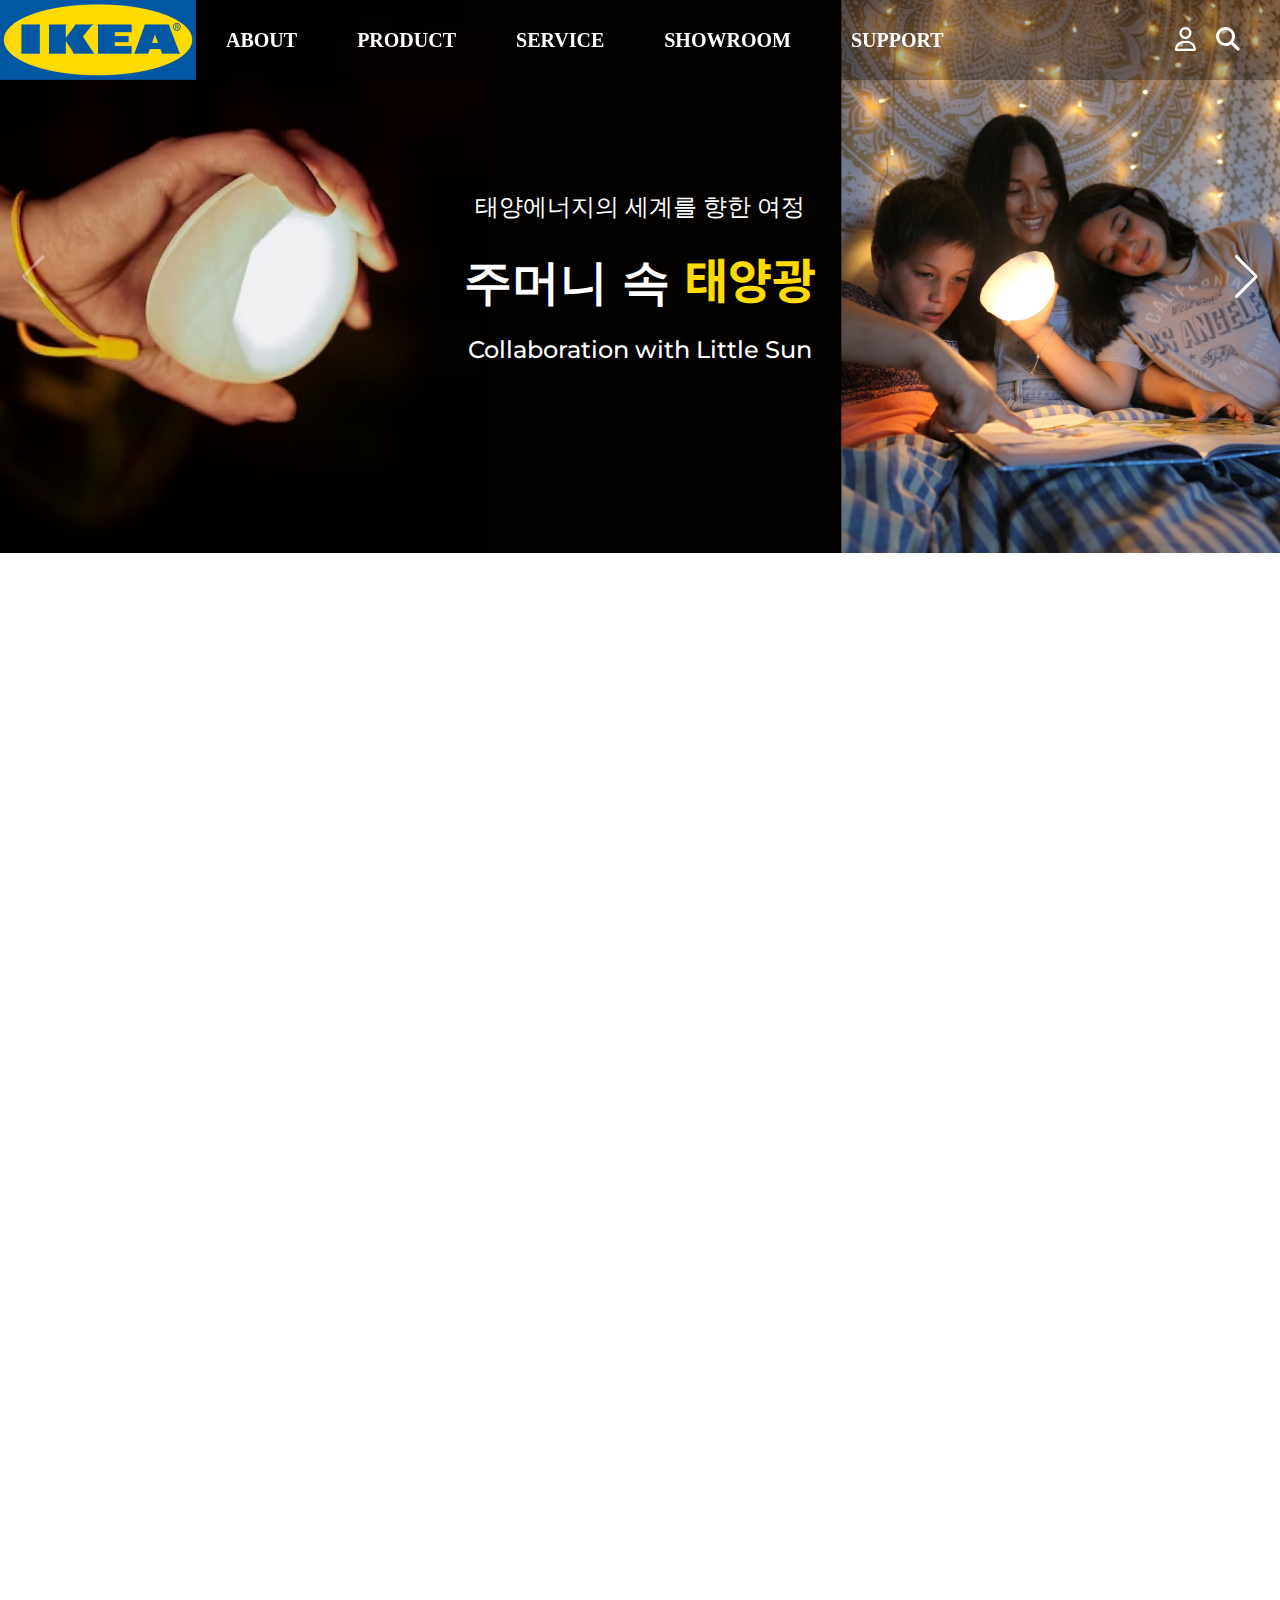
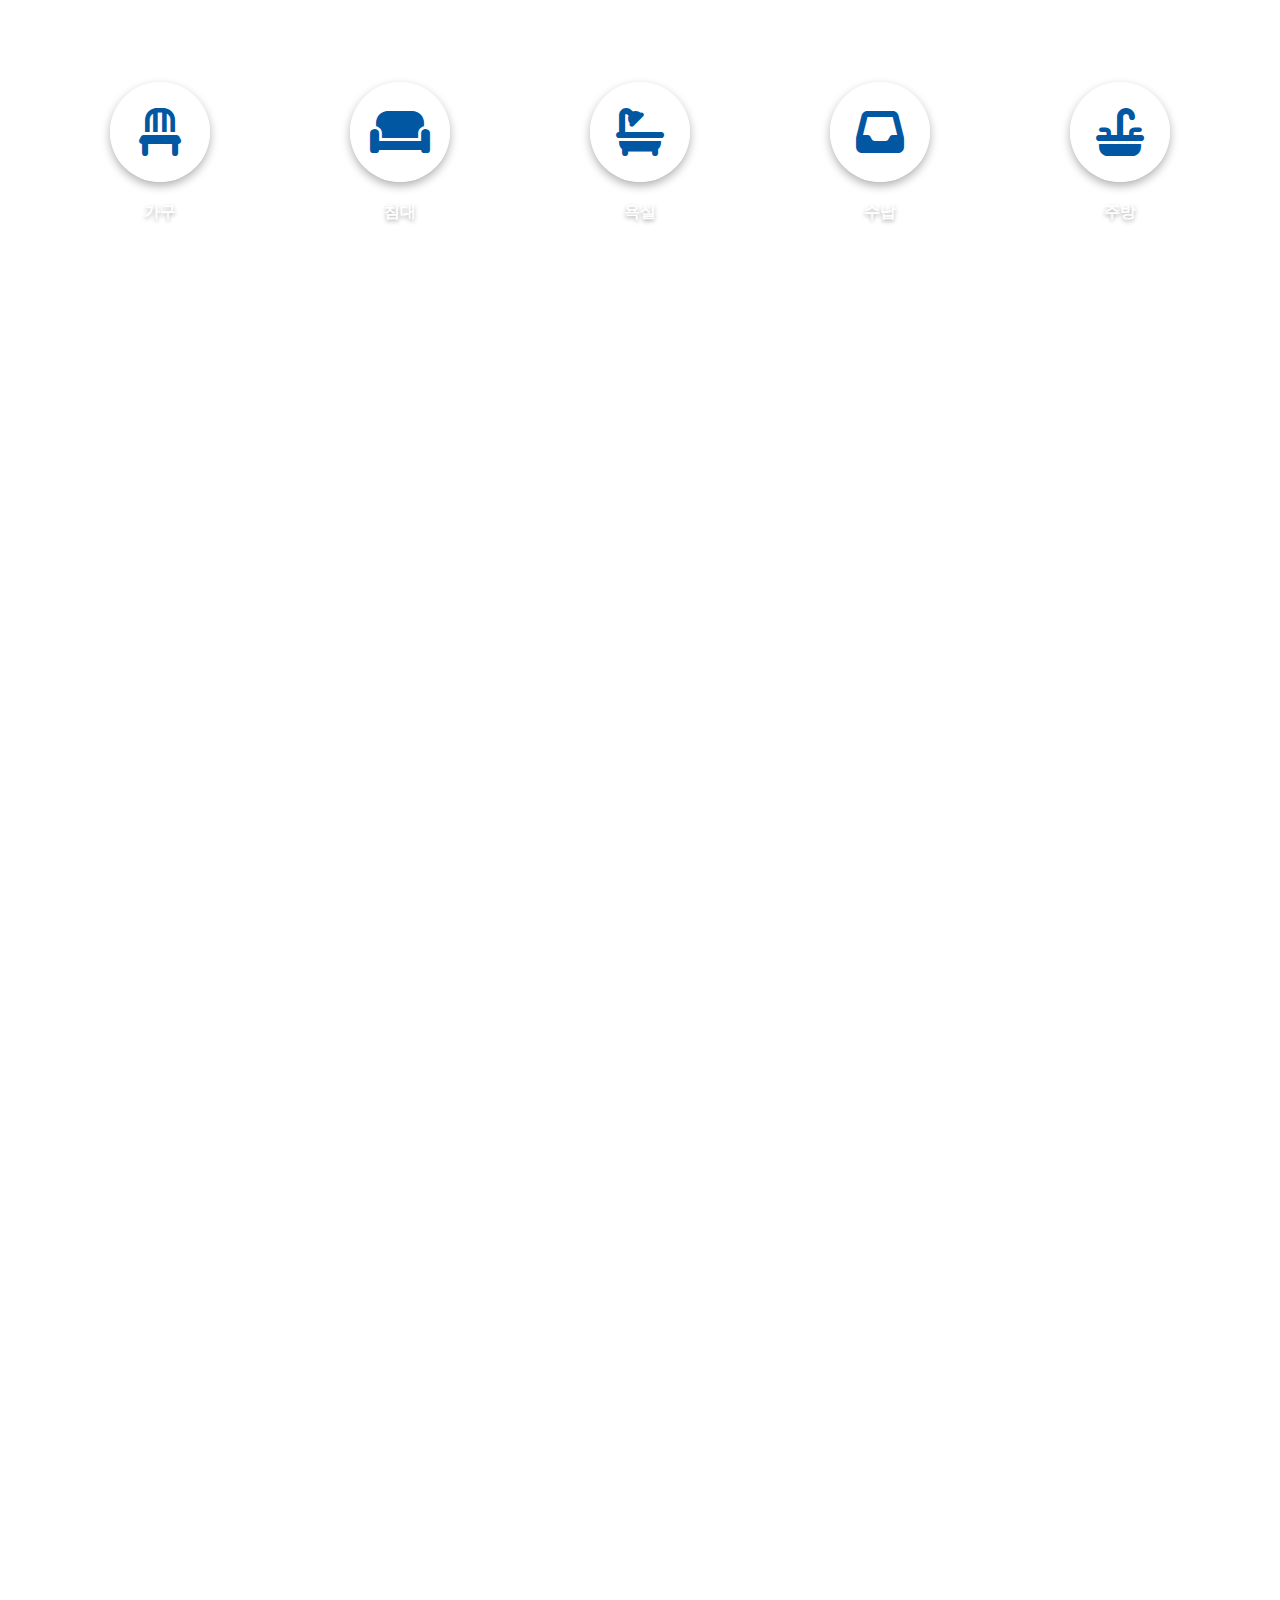
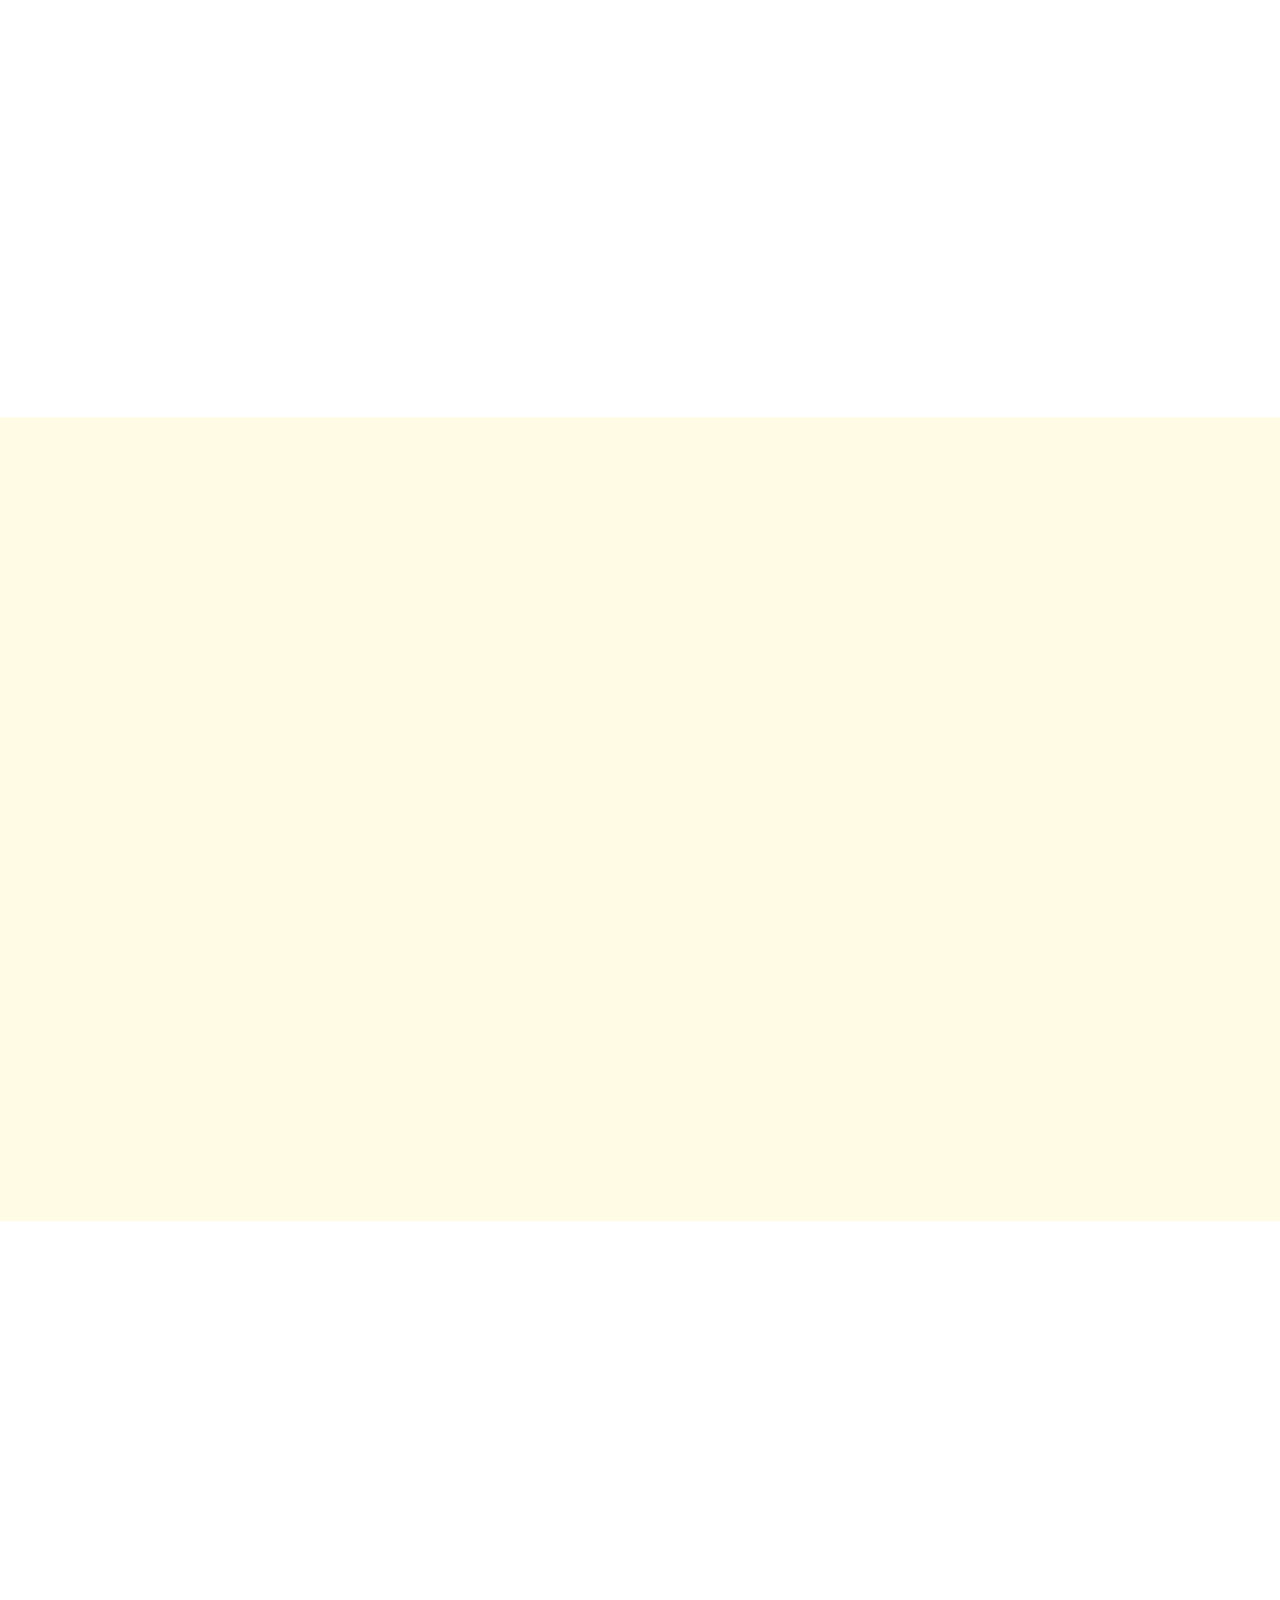
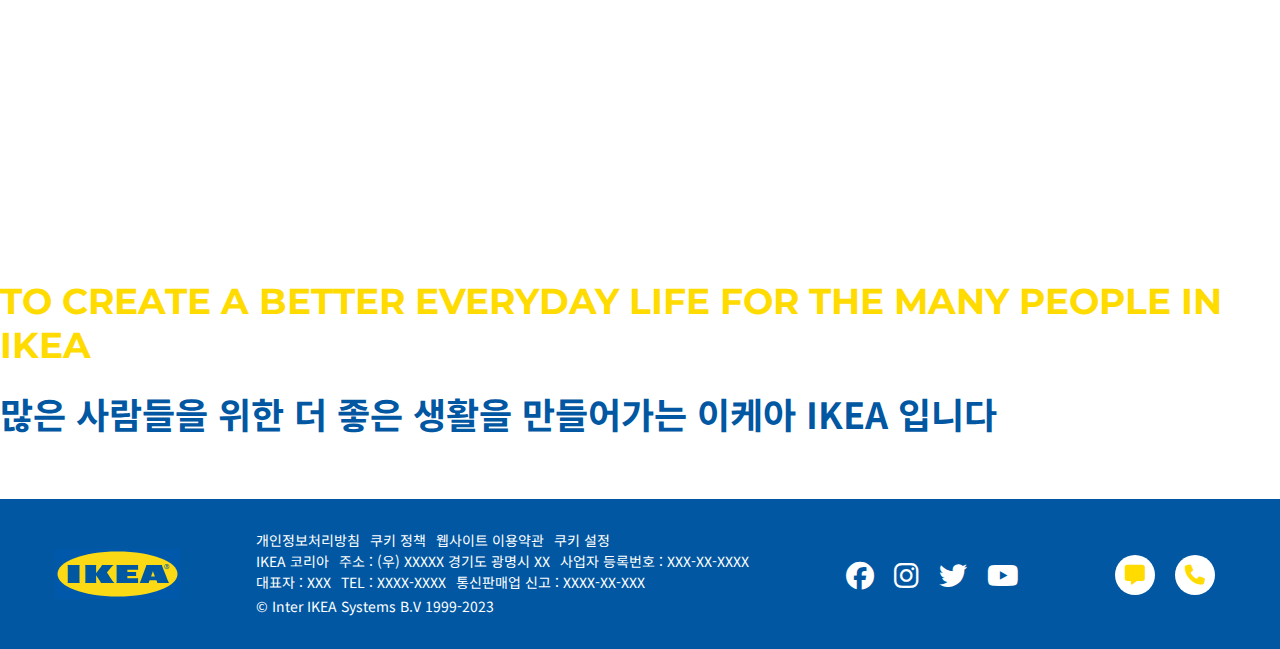
==== index.html @ ca1a4a40 "modify footer section" ====
<!DOCTYPE html>
<html lang="ko">
    <head>
        <meta charset="UTF-8">
        <meta http-equiv="X-UA-Compatible" content="IE=edge">
        <meta name="viewport" content="width=device-width, initial-scale=1.0">
        <title>IKEA</title>
        <link href="https://fonts.googleapis.com/css2?family=Montserrat:wght@400;500;700;800;900&display=swap" rel="stylesheet">
        <link href="https://fonts.googleapis.com/css2?family=Montserrat:wght@400;500;700;800;900&family=Noto+Sans+KR:wght@400;700;900&display=swap" rel="stylesheet">
        <link rel="stylesheet" href="https://cdnjs.cloudflare.com/ajax/libs/font-awesome/6.4.0/css/all.min.css" />
        <link rel="stylesheet" href="https://cdn.jsdelivr.net/npm/swiper@9/swiper-bundle.min.css" />
        <link rel="stylesheet" href="css/style.css">
        <script src="https://cdnjs.cloudflare.com/ajax/libs/jquery/3.7.0/jquery.min.js"></script>
        <script src="https://cdn.jsdelivr.net/npm/swiper@9/swiper-bundle.min.js"></script>
    </head>
    <body>
        <header>
            <div class="inner">
                <div class="left_nav">
                    <h1 class="logo"><a href="#"><img src="img/common/logo.png" alt="이케아로고"></a></h1>
                    <nav class="gnb_wrap">
                        <ul class="gnb">
                            <li>
                                <a href="#">ABOUT</a>
                                <ul class="submenu">
                                    <li><a href="#">브랜드소개</a></li>
                                    <li><a href="#">뉴스룸</a></li>
                                    <li><a href="#">채용정보</a></li>
                                </ul>
                            </li>
                            <li>
                                <a href="#">PRODUCT</a>
                                <ul class="submenu">
                                    <li><a href="#">모든제품</a></li>
                                    <li><a href="#">신제품</a></li>
                                    <li><a href="#">인기제품</a></li>
                                    <li><a href="#">지속가능한제품</a></li>
                                </ul>
                            </li>
                            <li>
                                <a href="#">SERVICE</a>
                                <ul class="submenu">
                                    <li><a href="#">배송서비스</a></li>
                                    <li><a href="#">조립서비스</a></li>
                                    <li><a href="#">설치서비스</a></li>
                                    <li><a href="#">주방서비스</a></li>
                                </ul>
                            </li>
                            <li>
                                <a href="#">SHOWROOM</a>
                                <ul class="submenu">
                                    <li><a href="#">하우스공간</a></li>
                                    <li><a href="#">오피스공간</a></li>
                                    <li><a href="#">야외공간</a></li>
                                </ul>
                            </li>
                            <li>
                                <a href="#">SUPPORT</a>
                                <ul class="submenu">
                                    <li><a href="#">문의하기</a></li>
                                    <li><a href="#">헤이오더</a></li>
                                    <li><a href="#">매장찾기</a></li>
                                </ul>
                            </li>
                        </ul>
                    </nav>
                    <button type="button" class="toggle"><i class="fa-solid fa-bars"></i></button>
                </div>
                <div class="right_nav">
                    <a href="#" class="user icon"><i class="fa-regular fa-user"></i></a>
                    <a href="#" class="search icon"><i class="fa-solid fa-magnifying-glass"></i></a>
                </div>
            </div>
        </header>
        <aside>
            <button type="button" class="btn_top"><i class="fa-solid fa-arrow-up"></i></button>
        </aside>
        <main class="visual">
            <div class="swiper">
                <div class="swiper-wrapper">
                    <div class="swiper-slide">
                        <img src="img/main/mainslider01.jpg" alt="메인이미지01">
                        <div class="info">
                            <p class="main_txt">태양에너지의 세계를 향한 여정</p>
                            <p class="main_title">주머니 속 <span class="yellow">태양광</span></p>
                            <p class="main_txt">Collaboration with Little Sun</p>
                        </div>
                    </div>
                    <div class="swiper-slide">
                        <img src="img/main/mainslider02.jpg" alt="메인이미지02">
                        <div class="info">
                            <p class="main_txt">랑수트라(Rangsutra)에서 만든 작품</p>
                            <p class="main_title">함께 모이는 즐거움</p>
                            <p class="main_txt">ÖMSESIDIG Collection</p>
                        </div>
                    </div>
                    <div class="swiper-slide">
                        <img src="img/main/mainslider03.jpg" alt="메인이미지03">
                        <div class="info">
                            <p class="main_txt">이케아 혜택, 더 알차게 누려보세요</p>
                            <p class="main_title">IKEA Family</p>
                            <p class="main_txt">If you like IKEA, please join the IKEA Family.</p>
                        </div>
                    </div>
                </div>
                <div class="swiper-button-next"></div>
                <div class="swiper-button-prev"></div>
            </div>
        </main>
        <section class="brand content">
            <div class="inner">
                <h2 class="title">ABOUT IKEA</h2>
                <p class="txt">이케아에 대해 소개합니다.</p>
                <div class="wrap">
                    <div class="box">
                        <img src="img/main/brand01.jpeg" alt="브랜드역사이미지">
                        <div class="info">
                            <p class="title">IKEA 비전과 가치</p>
                            <p class="txt">우리는 IKEA 비전에서 영감을 얻고, IKEA 가치에 따라 행동하며,<br/> 집에서의 생활에 대한 열정을 가지고 있습니다.</p>
                        </div>
                    </div>
                    <div class="box">
                        <img src="img/main/brand02.jpg" alt="브랜드역사이미지">
                        <div class="info">
                            <p class="title">“ 해야 할 일은 여전히 많습니다.<br/> 밝은 미래를 위하여! ”</p>
                            <p class="txt"><b>잉바르 캄프라드</b><br/>IKEA 창립자</p>
                        </div>
                    </div>
                </div>
            </div>
        </section>
        <section class="category content">
            <div class="inner">
                <div class="wrap">
                    <div class="icon_banner">
                        <div class="icon_wrap"><i class="fa-solid fa-chair"></i></div>
                        <p>가구</p>
                    </div>
                    <div class="icon_banner">
                        <div class="icon_wrap"><i class="fa-solid fa-couch"></i></div>
                        <p>침대</p>
                    </div>
                    <div class="icon_banner">
                        <div class="icon_wrap"><i class="fa-solid fa-bath"></i></div>
                        <p>욕실</p>
                    </div>
                    <div class="icon_banner">
                        <div class="icon_wrap"><i class="fa-solid fa-inbox"></i></div>
                        <p>수납</p>
                    </div>
                    <div class="icon_banner">
                        <div class="icon_wrap"><i class="fa-solid fa-sink"></i></div>
                        <p>주방</p>
                    </div>
                </div>
            </div>
        </section>
        <section class="best content">
            <div class="inner">
                <h2 class="title">BEST PRODUCTS</h2>
                <div class="wrap">
                    <div class="tab_wrap">
                        <ul class="tab_btn">
                            <li class="on" data-tab="sofa"><a href="#">SOFA</a></li>
                            <li data-tab="table"><a href="#">TABLE</a></li>
                            <li data-tab="chair"><a href="#">CHAIR</a></li>
                            <li data-tab="acc"><a href="#">ACC</a></li>
                        </ul>
                        <a href="#" class="all_btn">all products</a>
                    </div>                        
                    <div class="sofa tab_content on">
                        <div class="top_box">
                            <div class="txt">
                                <p class="name" id="best_title">PARUP 페루프</p>
                                <p class="kind">3인용소파, 비슬레 다크그린</p>
                                <p class="price">￦479,000</p>   
                                <a href="#" class="more_btn">view more</a>
                            </div>
                            <a href="#"><img src="img/main/sofa01.jpg" alt="베스트제품01"></a>
                        </div>
                        <div class="bottom_box">
                            <div class="prod">
                                <a href="#" class="pic">
                                    <img src="img/main/sofa02.jpg" alt="베스트제품02">
                                    <span class="info">
                                        <p class="name">KIVIK 쉬비크</p>
                                        <p class="kind">트레순드 라이트베이지</p>
                                    </span>
                                </a>
                            </div>
                            <div class="prod">
                                <a href="#" class="pic">
                                    <img src="img/main/sofa03.jpg" alt="베스트제품03">
                                    <div class="info">
                                        <p class="name">HOLARNA 홀라르나</p>
                                        <p class="kind">2인용소파베드, 봄스타드 블랙</p>
                                    </div>
                                </a>
                            </div>
                            <div class="prod">
                                <a href="#" class="pic">
                                    <img src="img/main/sofa04.jpg" alt="베스트제품04">
                                    <div class="info">
                                        <p class="name">STOCKHOLM 스톡홀름</p>
                                        <p class="kind">3인용소파, 세글로라 내추럴</p>
                                    </div>
                                </a>
                            </div>
                            <div class="prod">
                                <a href="#" class="pic">
                                    <img src="img/main/sofa05.jpg" alt="베스트제품05">
                                    <div class="info">
                                        <p class="name">LÅNGARYD 롱아뤼드</p>
                                        <p class="kind">2인용소파, 레이데 그레이/블랙/메탈</p>
                                    </div>
                                </a>
                            </div>
                        </div>
                    </div>
                    <div class="table tab_content">
                        <div class="top_box">
                            <div class="txt">
                                <p class="name"  id="best_title">STOCKHOLM 스톡홀름</p>
                                <p class="kind">커피테이블, 호두나무무늬목</p>
                                <p class="price">￦369,000</p>
                                <a href="#" class="more_btn">view more</a>
                            </div>
                            <a href="#"><img src="img/main/table01.jpg" alt="베스트제품01"></a>
                        </div>
                        <div class="bottom_box">
                            <div class="prod">
                                <a href="#" class="pic">
                                        <img src="img/main/table02.jpg" alt="베스트제품02">
                                    <div class="info">
                                        <p class="name">HOL 홀</p>
                                        <p class="kind">보조테이블, 아카시아나무</p>
                                    </div>
                                </a>
                            </div>
                            <div class="prod">
                                <a href="#" class="pic">
                                    <img src="img/main/table03.jpg" alt="베스트제품03">
                                    <div class="info">
                                        <p class="name">BEKANT 베칸트</p>
                                        <p class="kind">책상, 화이트</p>
                                    </div>
                                </a>
                            </div>
                            <div class="prod">
                                <a href="#" class="pic">
                                    <img src="img/main/table04.jpg" alt="베스트제품04">
                                    <div class="info">
                                        <p class="name">NESNA 네스나</p>
                                        <p class="kind">침대협탁, 대나무</p>
                                    </div>
                                </a>
                            </div>
                            <div class="prod">
                                <a href="#" class="pic">
                                    <img src="img/main/table05.jpg" alt="베스트제품05">
                                    <div class="info">
                                        <p class="name">RIAN 리안</p>
                                        <p class="kind">보조테이블, 화이트</p>
                                    </div>    
                                </a>
                            </div>
                        </div>
                    </div>
                    <div class="chair tab_content">
                        <div class="top_box">
                            <div class="txt">
                                <p class="name" id="best_title">TOBIAS 토비아스</p>
                                <p class="kind">의자, 투명/크롬도금</p>
                                <p class="price">￦129,000</p>
                                <a href="#" class="more_btn">view more</a>
                            </div>
                            <a href="#"><img src="img/main/chair01.jpg" alt="베스트제품01"></a>
                        </div>
                        <div class="bottom_box">
                            <div class="prod">
                                <a href="#" class="pic">
                                    <img src="img/main/chair02.jpg" alt="베스트제품02">
                                    <div class="info">
                                        <p class="name">KARLJAN 칼리안</p>
                                        <p class="kind">의자, 다크그레이/카부사 다크그레이</p>
                                    </div>
                                </a>
                            </div>
                            <div class="prod">
                                <a href="#" class="pic">
                                    <img src="img/main/chair03.jpg" alt="베스트제품03">
                                    <div class="info">
                                        <p class="name">NORDMYRA 노르드뮈라</p>
                                        <p class="kind">의자, 화이트/자작나무</p>
                                    </div>
                                </a>
                            </div>
                            <div class="prod">
                                <a href="#" class="pic">
                                    <img src="img/main/chair04.jpg" alt="베스트제품04">
                                    <div class="info">
                                        <p class="name">ELDBERGET 엘드베리에트 / MALSKÄR 말셰르</p>
                                        <p class="kind">회전의자, 베이지/화이트</p>
                                    </div>
                                </a>
                            </div>
                            <div class="prod">
                                <a href="#" class="pic">
                                    <img src="img/main/chair05.jpg" alt="베스트제품05">
                                    <div class="info">
                                        <p class="name">GUNRIK 군리크</p>
                                        <p class="kind">어린이책상의자, 옐로</p>
                                    </div>
                                </a>
                            </div>
                        </div>
                    </div>
                    <div class="acc tab_content">
                        <div class="top_box">
                            <div class="txt">
                                <p class="name" id="best_title">UPPFYLLD 웁퓔드</p>
                                <p class="kind">과일커터4입, 혼합 색상</p>
                                <p class="price">￦7,900</p>
                                <a href="#" class="more_btn">view more</a>
                            </div>
                            <a href="#"><img src="img/main/acc01.jpg" alt="베스트제품01"></a>
                        </div>
                        <div class="bottom_box">
                            <div class="prod">
                                <a href="#" class="pic">
                                    <img src="img/main/acc02.jpg" alt="베스트제품02">
                                    <div class="info">
                                        <p class="name">JÄLL 옐</p>
                                        <p class="kind">빨래주머니+스탠드, 화이트</p>
                                    </div>
                                </a>
                            </div>
                            <div class="prod">
                                <a href="#" class="pic">
                                    <img src="img/main/acc03.jpg" alt="베스트제품03">
                                    <div class="info">
                                        <p class="name">FLADDRIG 플라드리그</p>
                                        <p class="kind">도시락 가방, 스트라이프/멀티컬러, 25x16x27 cm</p>
                                    </div>
                                </a>
                            </div>
                            <div class="prod">
                                <a href="#" class="pic">
                                    <img src="img/main/acc04.jpg" alt="베스트제품04">
                                    <div class="info">
                                        <p class="name">SVALLET 스발레트</p>
                                        <p class="kind">독서등, 다크그레이/화이트</p>
                                    </div>
                                </a>
                            </div>
                            <div class="prod">
                                <a href="#" class="pic">
                                    <img src="img/main/acc05.jpg" alt="베스트제품05">
                                    <div class="info">
                                        <p class="name">RINNIG 린니그</p>
                                        <p class="kind">행주, 화이트/다크그레이/패턴, 45x60 cm</p>
                                    </div>
                                </a>
                            </div>
                        </div>
                    </div>
                </div>
            </div>
        </section>
        <section class="service content">
            <div class="inner">
                <h2 class="title">SERVICE</h2>
                <p class="txt">IKEA의 다양한 서비스를 이용해보세요.</p>
                <div class="wrap">
                    <div class="delivery box">
                        <div class="icon"><i class="fa-solid fa-truck"></i></div>
                        <div class="txt_wrap">
                            <p class="title">배송서비스</p>
                            <p class="txt">더 낮은 가격으로 만나는 IKEA 배송 서비스</p>
                        </div>
                        <div class="arrow"><i class="fa-solid fa-arrow-right-to-bracket"></i></div>
                    </div>
                    <div class="install box">
                        <div class="icon"><i class="fa-solid fa-wrench"></i></div>
                        <div class="txt_wrap">
                            <p class="title">설치서비스</p>
                            <p class="txt">직접 할 수도 있지만, 전문가의 설치 서비스를 받을 수 있어요.</p>
                        </div>
                        <div class="arrow"><i class="fa-solid fa-arrow-right-to-bracket"></i></div>
                    </div>
                    <div class="assembly box">
                        <div class="icon"><i class="fa-solid fa-hammer"></i></div>
                        <div class="txt_wrap">
                            <p class="title">조립서비스</p>
                            <p class="txt">IKEA 전문가에게 조립을 맡기고 소중한 시간을 아끼세요.</p>
                        </div>
                        <div class="arrow"><i class="fa-solid fa-arrow-right-to-bracket"></i></div>
                    </div>
                    <div class="kitchen box">
                        <div class="icon"><i class="fa-solid fa-pen-to-square"></i></div>
                        <div class="txt_wrap">
                            <p class="title">주방서비스</p>
                            <p class="txt">꿈의 주방을 현실로 이루고 싶다면 전문가와 함께 시작해보세요.</p>
                        </div>
                        <div class="arrow"><i class="fa-solid fa-arrow-right-to-bracket"></i></div>
                    </div>
                </div>
            </div>
        </section>
        <section class="showroom content">
            <div class="inner">
                <h2 class="title">SHOWROOM</h2>
                <div class="swiper">
                    <div class="swiper-wrapper">
                        <div class="swiper-slide">
                            <img src="img/main/showroom1.jpg" alt="쇼룸이미지01">
                            <div class="info">
                                <p class="title">VIHALS 비할스 시리즈</p>
                                <p class="txt">
                                    조합이 쉬운 합리적인 가격의 심플하고 모던한 <span>수납유닛</span><br/>
                                    도어가 달린 유닛을 선택하면 물건을 숨길 수 있고 외관도 깔끔해요.
                                </p>
                            </div>
                        </div>
                        <div class="swiper-slide">
                            <img src="img/main/showroom2.jpg" alt="쇼룸이미지02">
                            <div class="info">
                                <p class="title">보헤미안 스타일의 아늑한 침실</p>
                                <p class="txt">
                                    <span>화초와 어스 톤 컬러</span>로 채워진 평온한 아이와의 공간<br/>
                                    풍성한 텍스타일과 목재, 라탄 등의 소재는 낮이나 밤이나 평온하고 아늑한 느낌을 선사해요.
                                </p>
                            </div>
                        </div>
                        <div class="swiper-slide">
                            <img src="img/main/showroom3.jpg" alt="쇼룸이미지03">
                            <div class="info">
                                <p class="title">10대 아이들을 위한 아지트</p>
                                <p class="txt">
                                    차분하면서 성숙한 느낌을 주는 그레이톤의 방에 아늑한 침대를<br/>놓아주면 10대 아이를 위한 <span>달콤한 안식처</span>가 완성됩니다.
                                </p>
                            </div>
                        </div>  
                    </div>
                    <div class="swiper-button-next"></div>
                    <div class="swiper-button-prev"></div>
                </div>
            </div>
        </section>
        <section class="instagram content">
            <div class="inner">
                <h2 class="title">@ikea_official</h2>
                <p class="txt">#이케아로꾸민우리집 #인스타그램을통해확인해보세요</p>
                <div class="swiper">
                    <div class="swiper-wrapper">
                        <div class="swiper-slide">
                            <a href="#">
                                <img src="img/main/insta01.jpg" alt="인스타그램이미지01">
                                <span class="more_btn"><i class="fa-brands fa-instagram"></i></span>
                            </a>
                        </div>
                        <div class="swiper-slide">
                            <a href="#">
                                <img src="img/main/insta02.jpg" alt="인스타그램이미지02">
                                <span class="more_btn"><i class="fa-brands fa-instagram"></i></span>
                            </a>
                        </div>
                        <div class="swiper-slide">
                            <a href="#">
                                <img src="img/main/insta03.jpg" alt="인스타그램이미지03">
                                <span class="more_btn"><i class="fa-brands fa-instagram"></i></span>
                            </a>
                        </div>
                        <div class="swiper-slide">
                            <a href="#">
                                <img src="img/main/insta04.jpg" alt="인스타그램이미지04">
                                <span class="more_btn"><i class="fa-brands fa-instagram"></i></span>
                            </a>
                        </div>
                        <div class="swiper-slide">
                            <a href="#">
                                <img src="img/main/insta05.jpg" alt="인스타그램이미지05">
                                <span class="more_btn"><i class="fa-brands fa-instagram"></i></span>
                            </a>
                        </div>
                        <div class="swiper-slide">
                            <a href="#">
                                <img src="img/main/insta06.jpg" alt="인스타그램이미지06">
                                <span class="more_btn"><i class="fa-brands fa-instagram"></i></span>
                            </a>
                        </div>
                        <div class="swiper-slide">
                            <a href="#">
                                <img src="img/main/insta07.jpg" alt="인스타그램이미지07">
                                <span class="more_btn"><i class="fa-brands fa-instagram"></i></span>
                            </a>
                        </div>
                        <div class="swiper-slide">
                            <a href="#">
                                <img src="img/main/insta08.jpg" alt="인스타그램이미지08">
                                <span class="more_btn"><i class="fa-brands fa-instagram"></i></span>
                            </a>
                        </div>
                    </div>
                    <div class="swiper-scrollbar"></div>
                </div>
            </div>
        </section>
        <div class="move_txt">
            <p class="eng_txt">TO CREATE A BETTER EVERYDAY LIFE FOR THE MANY PEOPLE IN IKEA</p>
            <p class="kor_txt">많은 사람들을 위한 더 좋은 생활을 만들어가는 이케아 IKEA 입니다</p>
        </div>
        <footer>
            <div class="inner">
                <h1 class="logo"><img src="img/common/logo.svg" alt="이케아로고"></h1>
                <div class="wrap">
                    <div class="info">
                        <div class="terms">
                            <span>개인정보처리방침</span>
                            <span>쿠키 정책</span>
                            <span>웹사이트 이용약관</span>
                            <span>쿠키 설정</span>
                        </div>
                        <div class="add">
                            <span>IKEA 코리아</span>
                            <span>주소 : (우) XXXXX 경기도 광명시 XX</span>
                            <span>사업자 등록번호 : XXX-XX-XXXX</span>
                        </div>
                        <div class="name">
                            <span>대표자 : XXX</span>
                            <span>TEL : XXXX-XXXX</span>
                            <span>통신판매업 신고 : XXXX-XX-XXX</span>
                        </div>
                    </div>
                    <span class="copy">© Inter IKEA Systems B.V 1999-2023</span>
                </div>
                <div class="sns">
                    <a href="#"><i class="fa-brands fa-facebook"></i></a>
                    <a href="#"><i class="fa-brands fa-instagram"></i></a>
                    <a href="#"><i class="fa-brands fa-twitter"></i></a>
                    <a href="#"><i class="fa-brands fa-youtube"></i></a>
                </div>
                <div class="shortcut">
                    <a href="#"><i class="fa-solid fa-message"></i></a>
                    <a href="#"><i class="fa-solid fa-phone"></i></a>
                </div>
            </div>
        </footer>
        <script src="js/main.js"></script>
    </body>
</html>
---- css/style.css ----
@charset "UTF-8";

/* reset */
*{ 
    padding: 0; margin: 0; color: #333; box-sizing: border-box; 
    font-family: 'Noto Sans KR', sans-serif;
}
a{ display: block; text-decoration: none; }
ul, ol, li{ list-style: none; }

/* default */
.content{ width: 100%; padding: 120px 0 0; }
.inner{ width: 1170px; margin: 0 auto; }
.content .title{ margin: 0 0 20px; font: 900 36px 'Montserrat', sans-serif; }
.content .txt{ margin: 0 0 40px; font: 16px 'Noto Sans KR', sans-serif; }
.content .wrap{ display: flex; flex-wrap: wrap; justify-content: space-between; }
.content > div{ opacity: 0; transition: .3s; }
.category.content > div{ opacity: 1; }
.content.on > div{ opacity: 1; }
@media screen and (max-width: 1200px) { 
    .content{ padding: 100px 40px; } 
    .inner{ width: 100%; }
}
@media screen and (max-width: 960px) {
    .content{ padding: 80px 40px; } 
    .content .title{ margin: 0 0 10px; font: 900 28px 'Montserrat', sans-serif; }
}
@media screen and (max-width: 480px) {
    .content{ padding: 60px 20px; } 
}

/* header */
header{ position: fixed; top: 0; left: 0; z-index: 10; width: 100%; background-color: rgba(3,3,3,0.3); }
header .inner{ width: 100%; height: 80px; display: flex; justify-content: space-between; }
header .left_nav .toggle{
    display: none; 
    position: absolute; right: 20px; top: 10px; 
    width: 30px; height: 30px; background-color: transparent; border: 0; font-size: 24px; cursor: pointer;
}
header .left_nav .toggle i{ color: #fff; }
header .left_nav, header .right_nav{ display: flex; align-items: center; }
header .logo > a{ height: 80px; } 
header .logo > a img{ display: block; } 
.gnb{ display: flex; flex-wrap: wrap; }
.gnb > li{ position: relative; }
.gnb > li > a{ display: block; padding: 0 30px; font: 700 20px/80px 'inherit'; color: #fff; }
.gnb > li > .submenu{
    display: none;
    position: absolute; left: 0; top: 80px;
    width: 100%; padding: 10px 0;
    background-color: rgba(3,3,3,0.3); text-align: center;
}
.gnb > li > .submenu > li > a{ display: block; font: 14px/40px 'Noto Sans KR', sans-serif; color: #fff; }

.right_nav{ padding: 0 30px; }
.right_nav .icon{ margin: 0 10px; font: 24px/80px 'inherit'; }
.right_nav .icon i{ color: #fff; }
header.on { background-color: #0157A2; }
header.on .inner{ height: 60px; }
header.on .logo a{ height: 50px; padding: 0 5px; }
header.on .logo img{ height: 50px; }


@media screen and (max-width: 1200px) {
    header .gnb > li > a{ padding: 0 15px; font: 700 18px/60px 'inherit'; }
    .right_nav{ padding: 0 15px; }
}
@media screen and (max-width: 960px) {
    header{ background-color: #0157A2; }
    header .inner{height: 60px; }
    header .logo a{ height: 50px; padding: 0 5px; }
    header .logo img{ display: block; height: 50px; }
    header .gnb > li > a{ padding: 0 10px; }
    .right_nav{ padding: 0 10px 0 0; }
}
@media screen and (max-width: 768px) {
    header{ background-color: #0157A2; }
    header .left_nav .toggle{ display: block; }
    header .gnb > li > a{ font: 700 16px/60px 'inherit'; }
    header .gnb_wrap{
        display: none; 
        position: fixed; top: 60px; right: 0;
        width: 300px; height: 100%; background-color: #0157A2; 
    }
    .gnb > li {width: 100%; }
    .gnb > li > .submenu{ position: static; text-align: left; padding-left: 20px; }
    header .right_nav{ display: none; }
    .visual{ margin-top: 60px; }
}

/* aside */
aside .btn_top{ 
    position: fixed; right: calc(50% - 685px); bottom: 55px;
    width: 40px; height: 40px;
    border-radius: 50%; border: 0;
    cursor: pointer; background-color: #ffdb00;
    opacity: 0; transition: .5s; cursor: pointer;
}
aside .btn_top i{ font-size: 24px; color: #fff; }
aside .btn_top.on{ opacity: 1; }


/* main */
.visual{ 
    position: relative;
    padding-top: -80px; overflow: hidden; 
}
.visual .swiper{ width: 100%; overflow: visible; }
.visual .swiper .swiper-slide img{ width: 100%; display: flex; justify-content: center; align-items: center; }
.visual .swiper .swiper-slide .info{ position: absolute; left: 50%; top: 50%; transform: translate(-50%, -50%); text-align: center; }
.visual .swiper .swiper-slide p{ color: #fff; }
.visual .swiper .swiper-slide .main_title{ z-index: 1; font: 700 48px 'Montserrat', sans-serif; margin: 20px 0; }
.visual .swiper .swiper-slide .main_txt{ font: 500 24px 'Montserrat', sans-serif; }
.visual .swiper .swiper-slide:nth-of-type(2) .info{ left: 18%; text-align: right; }
.visual .swiper .swiper-slide:nth-of-type(3) .info{ left: 65%; text-align: left; }
.visual .swiper .swiper-slide:nth-of-type(3) .info p{ color: #000; }
.visual .yellow{ color: #ffdb00; }
.visual .swiper-button-next::after, .visual .swiper-button-prev::after{ color: #fff; }
.visual .swiper-button-next{ right: 20px; }
.visual .swiper-button-prev{ left: 20px; }
@media screen and (max-width: 1200px) {
    .visual .swiper .swiper-slide .info .main_title{ font-size: 28px;  margin: 10px 0;  }
    .visual .swiper .swiper-slide .info .main_txt{ font-size: 16px; }
}
@media screen and (max-width: 768px) {
    .visual .swiper .swiper-slide .info > p{ text-align: center; }
    .visual .swiper .swiper-slide img{ height: 80vh; object-fit: cover; object-position: right center; }
    .visual .swiper .swiper-slide:nth-of-type(3) img{ height: 80vh; object-fit: cover; object-position: left center; }
    .visual .swiper .swiper-slide:nth-of-type(3) .info p{ color: #fff; }


}
@media screen and (max-width: 480px) {
    
}

/* brand information */
.brand .box{ 
    display: flex; justify-content: space-between; align-items: center; 
    width: 100%; overflow: hidden; 
}
.brand .box .info{ width: 50%; padding: 0 30px; }
.brand .box .info .title{ font-size: 28px; }
.brand .box:first-of-type{ flex-direction: row-reverse; text-align: right; }
.brand .box img{ display: block; width: 50%; }
@media screen and (max-width: 1200px) {
    .brand .box .info .title{ font-size: 24px; }
    .brand .box .info .txt{ font-size: 14px; }
}
@media screen and (max-width: 768px) {
    .brand .box{ flex-direction: column; margin: 0 0 40px; }
    .brand .box:first-of-type{ flex-direction: column; text-align: left; }
    .brand .box img{ width: 100%; }
    .brand .box .info{ width: 100%; padding-top: 20px; }
    .brand .box .info .title{ font-size: 18px; }
    .brand .box .info .txt{ margin: 0; }
}
@media screen and (max-width: 768px) {
    .brand .box .info{ padding: 10px 0; }
    .brand .box .info .title{ font-size: 18px; }
}

/* category icon shortcuts */
.category{ width: 100%; padding: 40px 0; margin-top: 120px; 
    background: url(../img/main/category.jpg) no-repeat fixed;
    background-size: cover;
}
.category .wrap{ display: flex; justify-content: space-between; flex-wrap: wrap; width: 1170px; margin: 0 auto; }
.category .icon_banner{ width: 210px; text-align: center; }
.category .icon_wrap{ 
    display: flex; align-items: center; justify-content: center;
    width: 100px; height: 100px; margin: 0 auto 20px; 
    font: 48px 'inherit'; border-radius: 100%; background-color: rgba(255,255,255,.8);
    box-shadow: 0 4px 10px rgba(3,3,3,.3); transition: .5s;
}
.category .icon_wrap i{ color: #0157A2; }
.category .icon_banner p{ font: bold 16px 'inherit'; color: #fff; text-shadow: 0 2px 4px rgba(3,3,3,0.3); }
.category .icon_wrap:hover{ background-color: #ffdb00; }
.category .icon_wrap:hover i { color: #fff; }
@media screen and (max-width: 1200px) {
    .category .wrap{ width: 100%; }
    .category .icon_banner{ width: 17.6%; }
}
@media screen and (max-width: 768px) {
    .category{ width: 100%; padding: 20px 40px; margin: 0; }
    .category .icon_wrap{ width: 80px; height: 80px; margin-bottom: 10px; }
    .category .icon_wrap i{ font-size: 36px; }
}
@media screen and (max-width: 480px) {
    .category{ padding: 20px; }
    .category .icon_wrap{ width: 60px; height: 60px; }
    .category .icon_wrap i{ font-size: 24px; }
    .category .icon_banner p{ font-size: 12px; }
}

/* best product */
.best .box{ width: 100%; }
.best a{ height: 22px; font: bold 18px 'Montserrat', sans-serif; color: #999; }
.best .tab_wrap{ display: flex; justify-content: space-between; width: 100%; margin: 0 0 30px; }
.best .tab_wrap .all_btn:hover{ border-bottom: 2px solid #999; }
.best .tab_btn{ display: flex; align-items: center; }
.best .tab_btn > li{ position: relative; padding: 0 30px; }
.best .tab_btn > li::after{
    position: absolute; left: 0; top: 4px;
    content: ''; 
    width: 1px; height: 14px; background-color: #999; text-align: center; 
}
.best .tab_btn > li:first-of-type{padding-left: 0;}
.best .tab_btn > li:first-of-type::after{ display: none; }
.best .tab_btn > li.on a{ color: #0157A2; }
.best .tab_content{ width: 100%; display: none; }
.best .tab_content.on{ display: block; }
.top_box{ width: 100%; margin: 0 0 20px; display: flex; justify-content: space-between; align-items: center; }
.top_box > .txt{ width: 50%; padding: 0 30px; margin: 0; text-align: center; }
.top_box > .txt p{ margin: 0 0 20px; }
.top_box > .txt > p.name{ font: bold 36px 'Montserrat', sans-serif; color: #ffdb00; }
.top_box > .txt > p.kind{ font-weight: 700; }
.top_box > .txt > a.more_btn{ height: 100%; padding: 10px 40px; margin: 0 auto; border: 1px solid #0157A2; color: #0157A2; transition: .3s; }
.top_box .txt a:hover{ background-color: #0157A2; color: #fff; }
.top_box a{ width: 50%; height: 360px; }
.top_box img{ display: block; width: 100%; height: 100%; object-fit: cover; }

.bottom_box{ width: 100%; display: flex; justify-content: space-between; }
.bottom_box .prod{ position: relative; width: 270px; }
.bottom_box .prod a.pic{ width: 270px; height: 270px; overflow: hidden; } 
.bottom_box img{ display: block; width: 100%; object-fit: cover; }
.bottom_box .info{ 
    position: absolute; left: 0; top: 0;
    display: flex; flex-direction: column; justify-content: center; align-items: center;
    width: 100%; height: 100%; text-align: center; 
    background-color: rgba(255,255,255,.7); 
    opacity: 0; cursor: pointer; transition: .3s;
}
.bottom_box .info .name{ margin: 0 0 10px; font-weight: bold; }
.bottom_box .info .kind{ font-size: 14px; color: #666; }
.bottom_box .prod:hover .info{ opacity: 1; }
@media screen and (max-width: 1200px) {
    .top_box a.more_btn{ padding: 0 40px; font-size: 14px; }
    .bottom_box .prod{ width: 22.75%; }
    .bottom_box .prod a.pic{ width: 100%; height: auto; }
    .bottom_box .info .name{ font-size: 14px; }
    .bottom_box .info .kind{ font-size: 12px; font-weight: 500; }
}
@media screen and (max-width: 768px) {
    .best a{ font-size: 14px; }
    .best .tab_btn > li{ padding: 0 15px; }
    .best .tab_btn > li::after{ top: 2px; font-size: 10px; }
    .top_box #best_title{ font-size: 24px; }
    .top_box p.kind{ margin-bottom: 10px; } 
    .top_box .txt { padding: 0 10px; }
    .top_box .txt a.more_btn{ width: 100%; padding: 10px 0; font-size: 12px; }
    .top_box > a{ width: 100%; height: auto; }
}
@media screen and (max-width: 480px) {
    .best .tab_wrap{ display: block; }
    .best .tab_btn a{ font-size: 12px; }
    .best .all_btn{ display: inline; float: right; font-size: 12px;  }
    .top_box #best_title{ font-size: 18px; }
    .top_box p.kind{ font-size: 12px; } 
    .bottom_box p.kind{ display: none; }
}

/* service */
.service .wrap{ 
    flex-direction: column; justify-content: center;
    width: 100%; height: 500px;
    background: url(../img/main/service.jpeg) right center no-repeat;
}
.service .box{ 
    position: relative; display: flex; 
    width: 40%; height: 80px; border: 1px solid #0157A2; border-bottom: 0; 
    background-color: #fff; cursor: pointer; 
}
.service .box:last-of-type{ border-bottom: 1px solid #0157A2; }
.service .icon{ width: 15%; font: 32px/79px 'inherit'; text-align: center; }
.service .txt_wrap{ position: absolute; top: 50%; transform: translateY(-50%); margin: 0 0 0 15%; }
.service .txt_wrap .title{ margin: 0 0 5px; font-size: 18px; }
.service .txt_wrap .txt{ font-size: 12px; margin: 0; } 
.service .arrow{ 
    position: absolute; top: 0; right: -10px;
    width: 15%; font: 32px/79px 'inherit'; transition: .5s;
}
.service .arrow > i{ color: #eee; }
.service .box:hover{ background-color: #0157A2; border: none; }
.service .box:hover .icon > i{ color: #fff; }
.service .box:hover .txt_wrap > p{ color: #fff; }
.service .box:hover .arrow{ right: -20px; color: #fff; }


@media screen and (max-width: 1200px) {
    .service .wrap{ background-size: 680px; }
    .service .box{ width: 60%; }
}
@media screen and (max-width: 768px) {
    .service .txt_wrap .title{ margin: 0; font-size: 16px; }
    .service .txt_wrap .txt{ padding: 0 50px 0 0; }
    .service .icon, .service .arrow{ font-size: 24px; }
}
@media screen and (max-width: 480px) {
    .service .wrap{ background-image: none; height: auto; }
    .service .box{ width: 100%; padding: 0 10px; }
    .service .txt_wrap { padding: 0 10px; }
    .service .txt_wrap .txt{ padding: 0; }
    .service .arrow{ display: none; } 
}

/* showroom */
.showroom { padding-bottom: 120px; margin-top: 120px; background-color: rgba(255,219,0, .1); }
.showroom .title{ text-align: center; margin-bottom: 40px; }
.showroom .swiper .swiper-slide{ display: flex; position: relative; }
.showroom .swiper img{ width: 60%; height: 480px; }
.showroom .swiper .info{ 
    position: absolute; right: 0; top: 50%; transform: translateY(-50%);
    width: 50%; height: 320px; padding: 80px 40px; background-color: #fff; 
}
.showroom .swiper .info .title{ margin: 0 0 30px;  font: 700 32px 'Noto Sans KR', sans-serif; color: #0157A2; }
.showroom .swiper .info .txt{ margin: 0; }
.showroom .swiper .info .txt, .showroom .swiper .info .txt > span{ font: 16px/1.8 'Noto Sans KR', sans-serif; }
.showroom .swiper .info .txt > span{ font-weight: 700; color: #ffdb00; }
.showroom .swiper-button-next{ 
    width: 50px; height: 50px; 
    right: 0; top: auto; bottom: 80px; 
}
.showroom .swiper-button-prev{ 
    width: 50px; height: 50px;
    left: auto; right: 50px; top: auto; bottom: 80px; 
}
.showroom .swiper-button-next::after, .showroom .swiper-button-prev::after {
   width: 100%; height: 100%; line-height: 50px; text-align: center; font-size: 24px; background-color: rgba(1,87,162,.3); color: #fff;
}
.showroom .swiper-button-next:hover, .showroom .swiper-button-prev:hover{ 
    background-color: #0157A2; transition: .3s;
}
@media screen and (max-width: 1200px) {
    .showroom .inner > .title{ margin: 0 0 40px; }
    .showroom .swiper-slide{ width: 100%; }
    .showroom .swiper img{ height: auto; }
    .showroom .swiper .info{ height: auto; padding: 40px 20px; }
    .showroom .swiper .info .title{ font-size: 24px; }
    .showroom .swiper .info .txt{ font-size: 14px; }
}
@media screen and (max-width: 768px) {
    .showroom .swiper-slide{ position: relative; }
    .showroom .swiper img{ width: 100%; }
    .showroom .swiper .info{ 
        position: absolute;
        width: 80%; left: 50%; transform: translateX(-50%); padding: 40px; 
    }
}
@media screen and (max-width: 480px) {

}

/* instagram */
.instagram{ padding-bottom: 40px; margin: 0 0 120px; }
.instagram .swiper-wrapper{ margin: 0 0 40px; }
.instagram .swiper .swiper-slide{ position: relative; width: 210px; height: 210px; overflow: hidden; }
.instagram .swiper-slide img{ display: block; width: 210px; object-fit: cover; }
.instagram .swiper-slide .more_btn{ 
    position: absolute; top: 0; margin: 0; 
    display: block; width: 210px; height: 210px;
    background-color: rgba(255,255,255,0.7); 
    font: 700 36px/210px 'inherit'; text-align: center;
    opacity: 0; transition: .3s;
}
.instagram .swiper-slide:hover .more_btn{ opacity: 1; }

/* text moving */
.move_txt{ margin-bottom: 60px; }
.move_txt .eng_txt{ margin-bottom: 20px; font: bold 36px 'Montserrat', sans-serif; color: #ffdb00; }
.move_txt .kor_txt{ font: bold 36px 'Noto Sans KR', sans-serif; color: #0157A2; }

/* footer */
footer{ display: flex; align-items: center; width: 100%; height: 150px; background-color: #0157A2; }
footer .inner{ display: flex; justify-content: space-between; align-items: center; }
footer .logo img{ display: block; height: 50px; }
footer span{ padding-right: 10px; font: 14px/1.5 'Noto Sans KR', sans-serif; color: #fff; }
footer .terms, footer .add, footer .name{ display: flex; }
footer .sns{ display: flex; font: 28px/80px 'inherit'; }
footer .sns i{ color: #fff; }
footer .shortcut{ display: flex; font: 20px/80px 'inherit'; }
footer a{ padding: 0 10px; }
footer .shortcut i{ padding: 10px; color: #ffdb00; background-color: #fff; border-radius: 100%; }
@media screen and (max-width: 1200px) {
    footer{ height: auto; }
    footer .logo{ padding: 20px 40px; }
    footer .wrap, footer .sns, footer .shortcut{ width: 100%; padding: 20px 40px; background-color: rgba(255,255,255,.9); border-bottom: 1px solid #333; }
    footer .shortcut:last-of-type{ border-bottom: 0; }
    footer .inner{ display: block; width: 100%; }
    footer span{ color: #333; }
    footer .add, footer .name{ display: block; width: 100%; }
    footer .add span, footer .name span{ width: 100%; }
    footer a{ line-height: 0; }
    footer .sns i{ color: #0157A2;}
}
@media screen and (max-width: 768px) {
    footer span{ font-size: 12px; padding: 0; }
    footer .terms span{ padding-right: 10px; }
    footer .add span, footer .name span{ display: block; width: 100%; }
    footer .sns a:first-of-type, footer .shortcut a:first-of-type{ padding-left: 0; }

}
@media screen and (max-width: 480px) {
    footer .terms{ justify-content: space-between; }
    footer .logo, footer .wrap, footer .sns, footer .shortcut{ padding: 20px; }
}
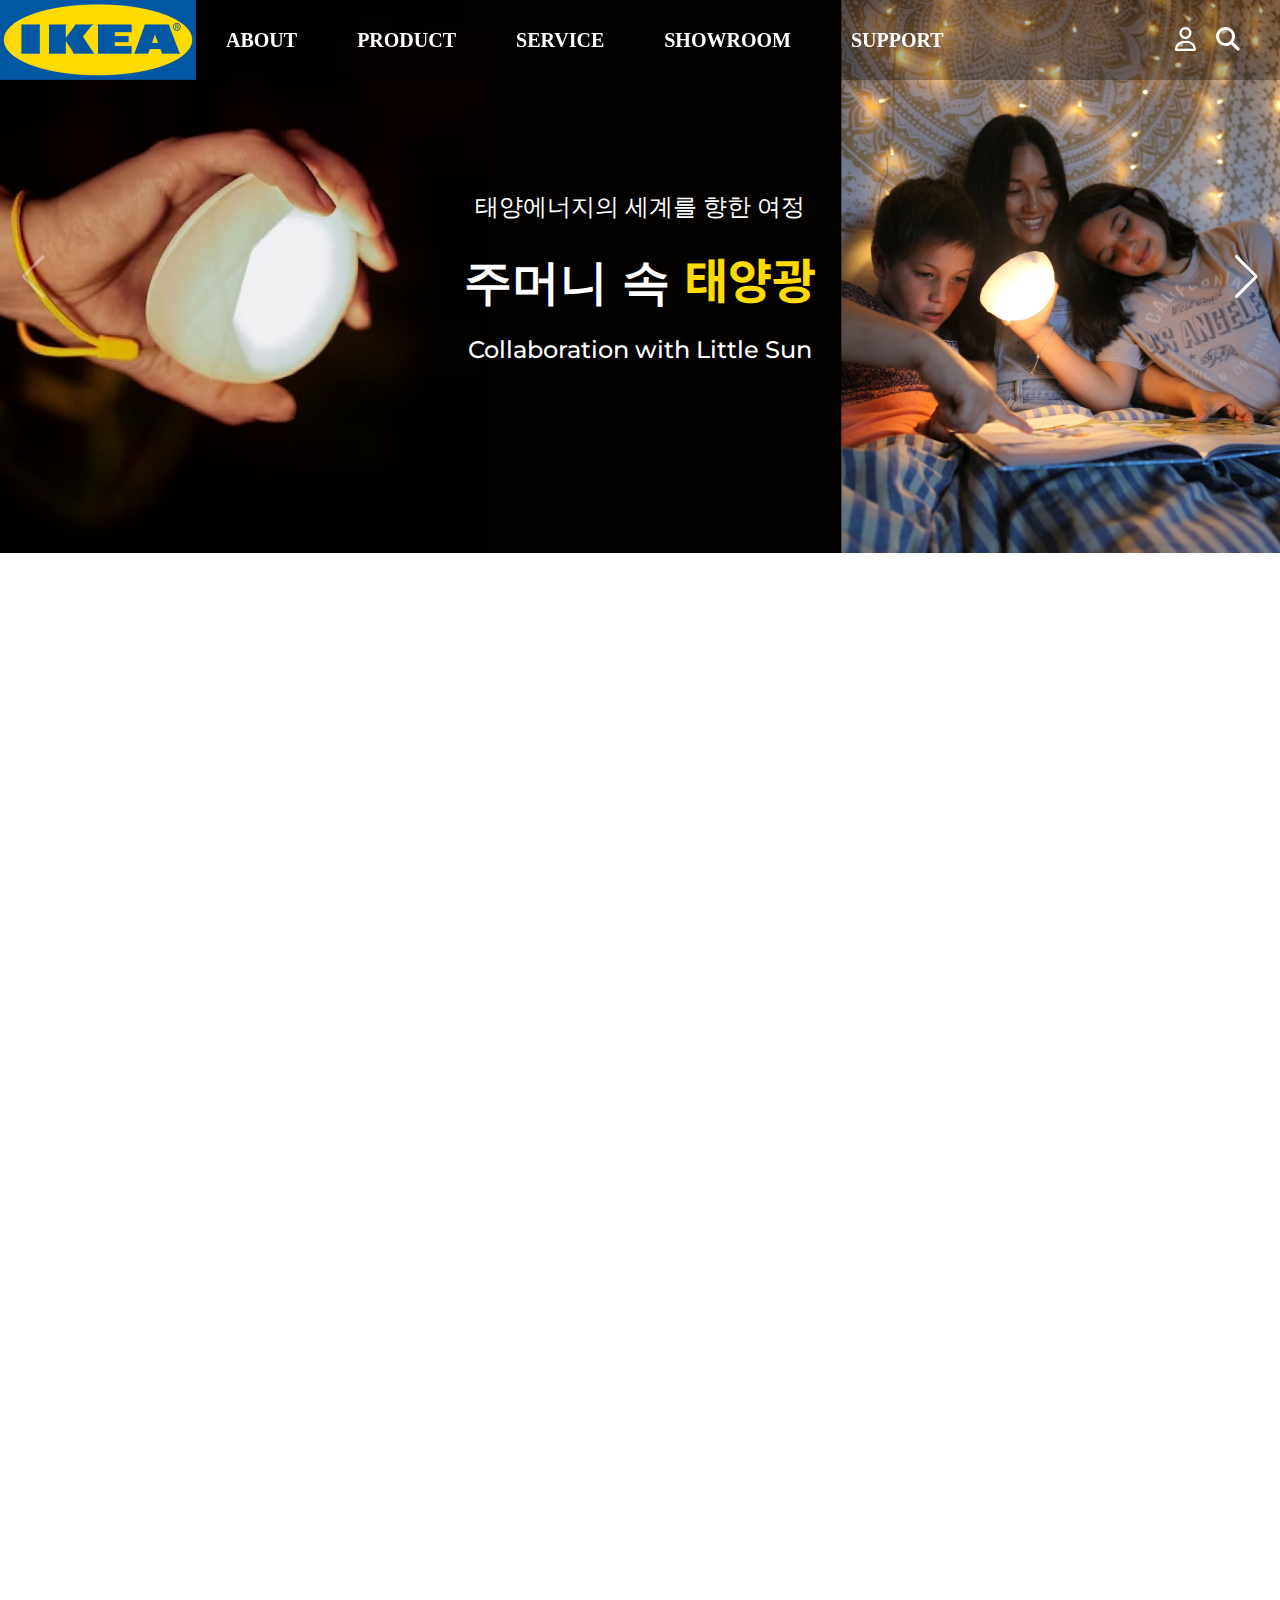
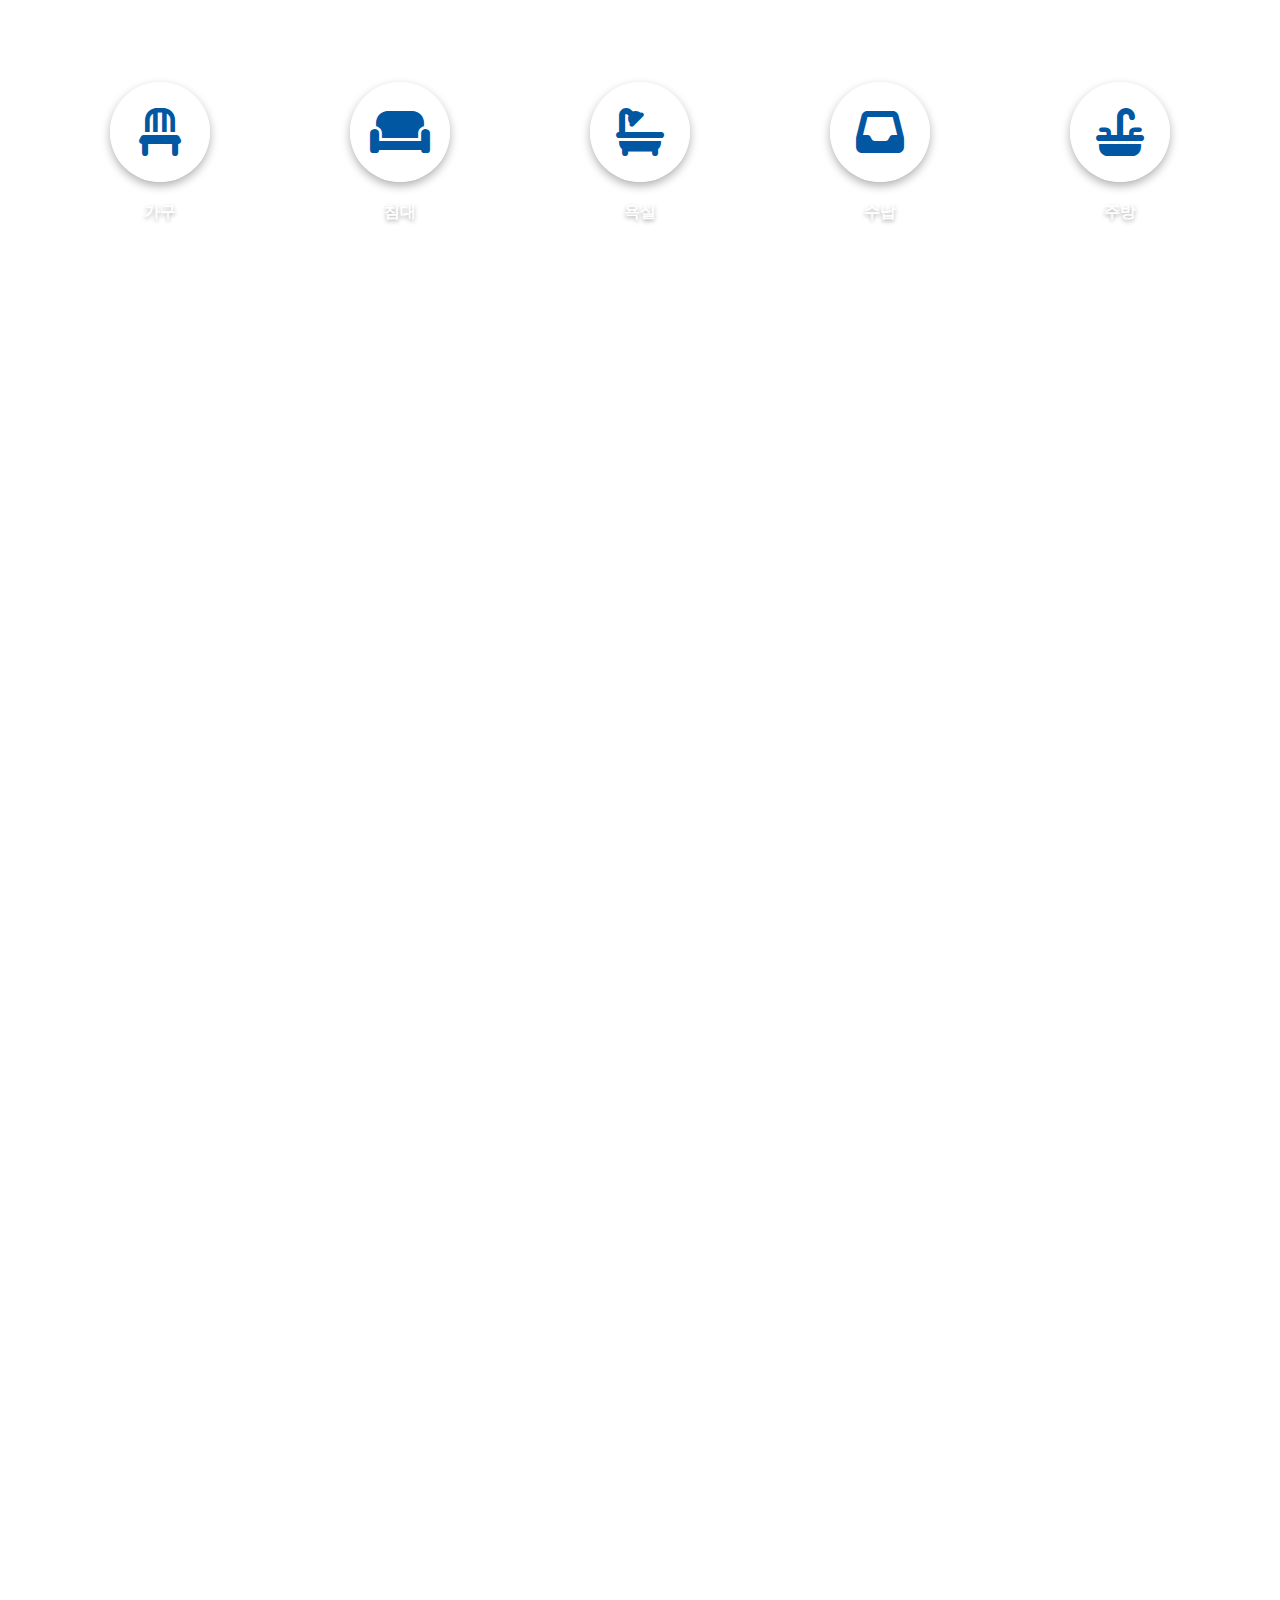
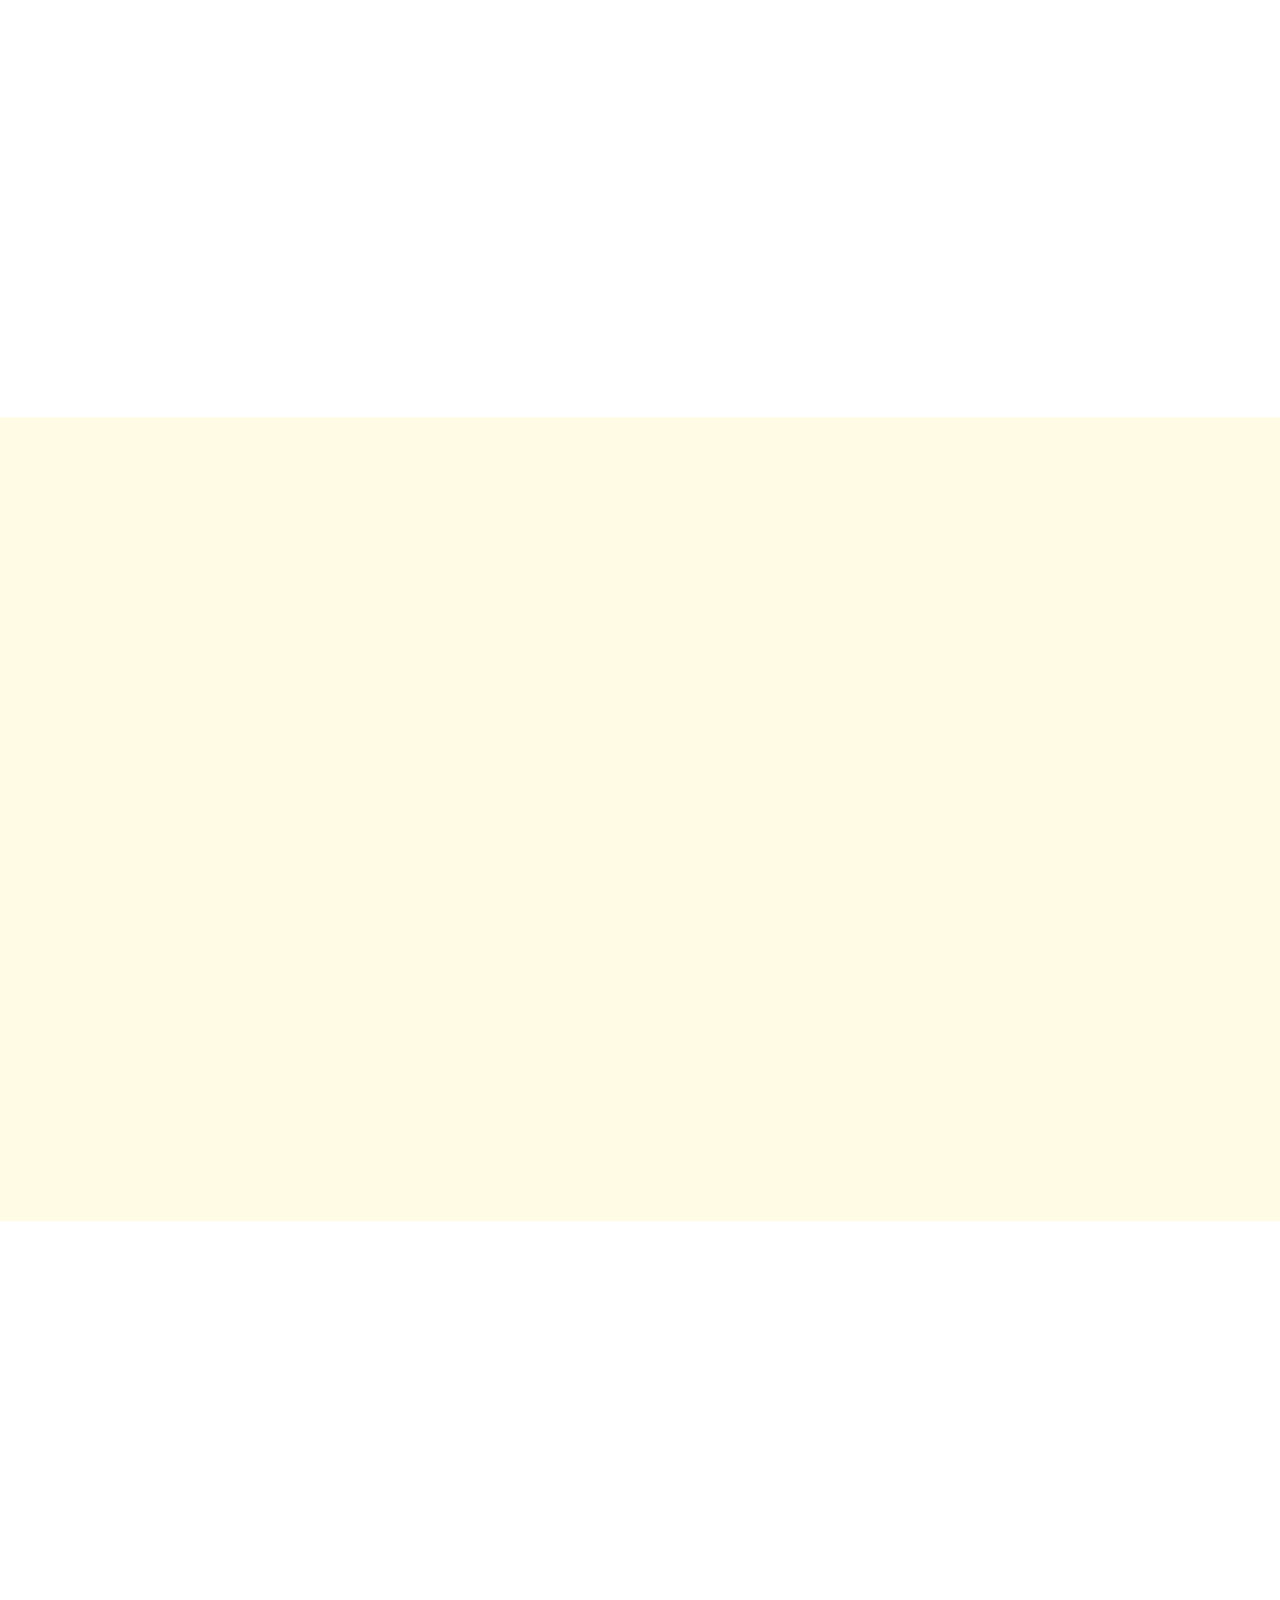
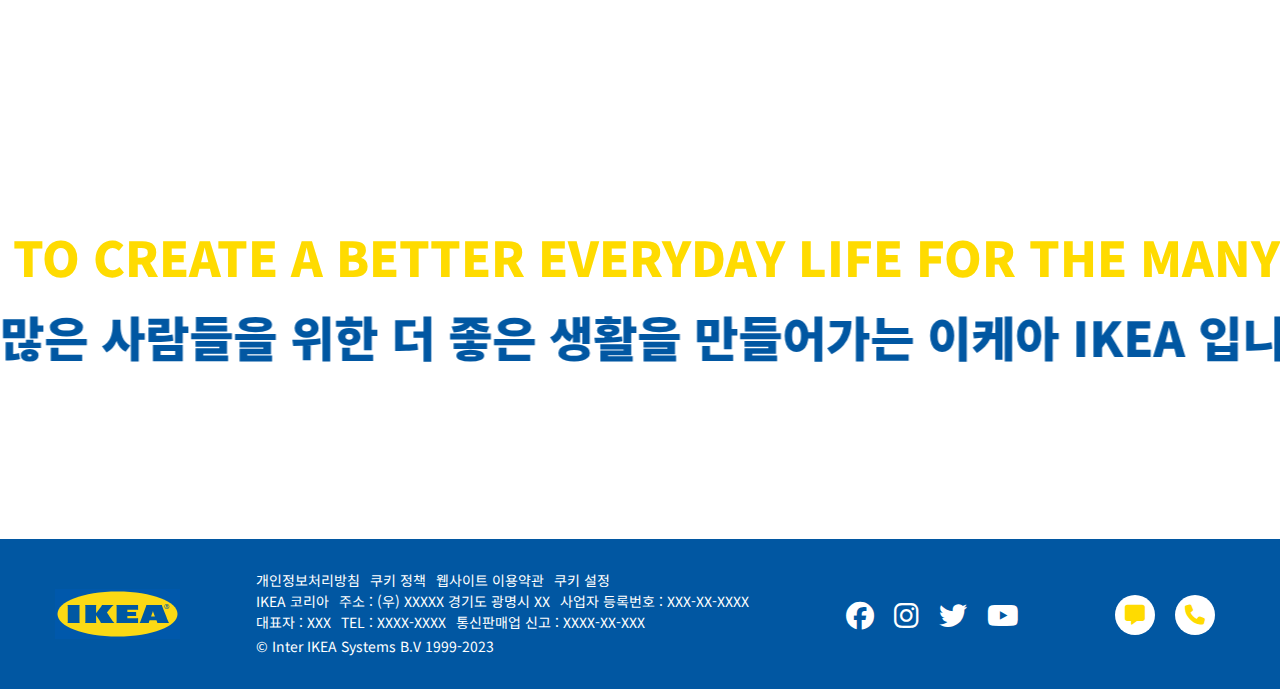
==== commit b5985c0e: "add animated-title" ====
--- a/index.html
+++ b/index.html
@@ -506,10 +506,18 @@
                 </div>
             </div>
         </section>
-        <div class="move_txt">
-            <p class="eng_txt">TO CREATE A BETTER EVERYDAY LIFE FOR THE MANY PEOPLE IN IKEA</p>
-            <p class="kor_txt">많은 사람들을 위한 더 좋은 생활을 만들어가는 이케아 IKEA 입니다</p>
-        </div>
+        <div class="animated-title">
+            <div class="track">
+              <div class="eng_content">&nbsp;TO CREATE A BETTER EVERYDAY LIFE FOR THE MANY PEOPLE IN IKEA&nbsp;TO CREATE A BETTER EVERYDAY LIFE FOR THE MANY PEOPLE IN IKEA&nbsp;TO CREATE A BETTER EVERYDAY LIFE FOR THE MANY PEOPLE IN IKEA&nbsp;TO CREATE A BETTER EVERYDAY LIFE FOR THE MANY PEOPLE IN IKEA</div>
+            </div>
+            <div class="kor_content">많은 사람들을 위한 더 좋은 생활을 만들어가는 이케아 IKEA 입니다.&nbsp;많은 사람들을 위한 더 좋은 생활을 만들어가는 이케아 IKEA 입니다.&nbsp;많은 사람들을 위한 더 좋은 생활을 만들어가는 이케아 IKEA 입니다.&nbsp;많은 사람들을 위한 더 좋은 생활을 만들어가는 이케아 IKEA 입니다.&nbsp;많은 사람들을 위한 더 좋은 생활을 만들어가는 이케아 IKEA 입니다.</div>
+          </div>
+        <!-- <div class="animated_txt">
+            <div class="track">
+                <div class="content">TO CREATE A BETTER EVERYDAY LIFE FOR THE MANY PEOPLE IN IKEA&nbsp;TO CREATE A BETTER EVERYDAY LIFE FOR THE MANY PEOPLE IN IKEA&nbsp;TO CREATE A BETTER EVERYDAY LIFE FOR THE MANY PEOPLE IN IKEA&nbsp;TO CREATE A BETTER EVERYDAY LIFE FOR THE MANY PEOPLE IN IKEA</div>
+                <div class="kor_txt">&nbsp;많은 사람들을 위한 더 좋은 생활을 만들어가는 이케아 IKEA 입니다.&nbsp;많은 사람들을 위한 더 좋은 생활을 만들어가는 이케아 IKEA 입니다.&nbsp;많은 사람들을 위한 더 좋은 생활을 만들어가는 이케아 IKEA 입니다.&nbsp;많은 사람들을 위한 더 좋은 생활을 만들어가는 이케아 IKEA 입니다.</div>
+            </div>
+        </div> -->
         <footer>
             <div class="inner">
                 <h1 class="logo"><img src="img/common/logo.svg" alt="이케아로고"></h1>
--- a/css/style.css
+++ b/css/style.css
@@ -123,12 +123,10 @@
     .visual .swiper .swiper-slide .info .main_txt{ font-size: 16px; }
 }
 @media screen and (max-width: 768px) {
-    .visual .swiper .swiper-slide .info > p{ text-align: center; }
+    /* .visual .swiper .swiper-slide .info > p{ text-align: center; }
     .visual .swiper .swiper-slide img{ height: 80vh; object-fit: cover; object-position: right center; }
     .visual .swiper .swiper-slide:nth-of-type(3) img{ height: 80vh; object-fit: cover; object-position: left center; }
-    .visual .swiper .swiper-slide:nth-of-type(3) .info p{ color: #fff; }
-
-
+    .visual .swiper .swiper-slide:nth-of-type(3) .info p{ color: #fff; } */
 }
 @media screen and (max-width: 480px) {
     
@@ -332,19 +330,18 @@
     background-color: #0157A2; transition: .3s;
 }
 @media screen and (max-width: 1200px) {
-    .showroom .inner > .title{ margin: 0 0 40px; }
-    .showroom .swiper-slide{ width: 100%; }
-    .showroom .swiper img{ height: auto; }
-    .showroom .swiper .info{ height: auto; padding: 40px 20px; }
+    .showroom .swiper img{ width: 60%; height: auto; object-fit: cover; }
+    .showroom .swiper .info{ height: auto; padding: 40px; }
     .showroom .swiper .info .title{ font-size: 24px; }
     .showroom .swiper .info .txt{ font-size: 14px; }
-}
-@media screen and (max-width: 768px) {
-    .showroom .swiper-slide{ position: relative; }
+    .showroom .swiper-button-next{ width: 30px; height: 30px; bottom: 0; }
+    .showroom .swiper-button-prev{ width: 30px; height: 30px; bottom: 0; right: 30px; }
+    .showroom .swiper-button-next::after, .showroom .swiper-button-prev::after{ font-size: 16px; line-height: 30px; }
+}
+@media screen and (max-width: 768px) {
     .showroom .swiper img{ width: 100%; }
     .showroom .swiper .info{ 
-        position: absolute;
-        width: 80%; left: 50%; transform: translateX(-50%); padding: 40px; 
+        width: 80%; left: 50%; transform: translate(-50%, 0); bottom: 0;
     }
 }
 @media screen and (max-width: 480px) {
@@ -364,11 +361,46 @@
     opacity: 0; transition: .3s;
 }
 .instagram .swiper-slide:hover .more_btn{ opacity: 1; }
+@media screen and (max-width: 1200px) {
+    /* .instagram .swiper .swiper-slide{ width: 17.6%; }
+    .instagram .swiper-slide img{ width: 100%; }
+    .instagram .swiper-slide .more_btn{ width: 100%; } */
+}
 
 /* text moving */
-.move_txt{ margin-bottom: 60px; }
-.move_txt .eng_txt{ margin-bottom: 20px; font: bold 36px 'Montserrat', sans-serif; color: #ffdb00; }
-.move_txt .kor_txt{ font: bold 36px 'Noto Sans KR', sans-serif; color: #0157A2; }
+.animated-title{
+    position: relative; width: 100%; max-width:100%; height: auto; padding: 100px 0; margin-bottom: 60px;
+    font: 900 48px 'Montserrat', sans-serif;
+    /* overflow-x: hidden; overflow-y: hidden;  */
+}
+.animated-title .eng_content{
+    position: absolute; top: 0; white-space: nowrap; color: #ffdb00;
+    will-change: transform; animation: marquee_eng 60s linear infinite; 
+}
+.animated-title .kor_content{
+    position: absolute; bottom: 50px;
+    white-space: nowrap; will-change: transform;
+    animation: marquee_kor 60s linear infinite; color: #0157A2;
+}
+@keyframes marquee_eng{
+    from { transform: translateX(0); }
+    to { transform: translateX(-50%); }
+}
+@keyframes marquee_kor{
+    from { transform: translateX(-50%); }
+    to { transform: translateX(0); }
+}
+@media (hover: hover) and (min-width: 700px){
+    .animated-title .eng_content {
+        -webkit-transform: translateY(calc(100% - 8rem)); 
+        transform: translateY(calc(100% - 8rem));
+    }
+    .animated-title .kor_content {
+        -webkit-transform: translateY(calc(100% - 8rem)); 
+        transform: translateY(calc(100% - 8rem));
+    }
+}
+
 
 /* footer */
 footer{ display: flex; align-items: center; width: 100%; height: 150px; background-color: #0157A2; }
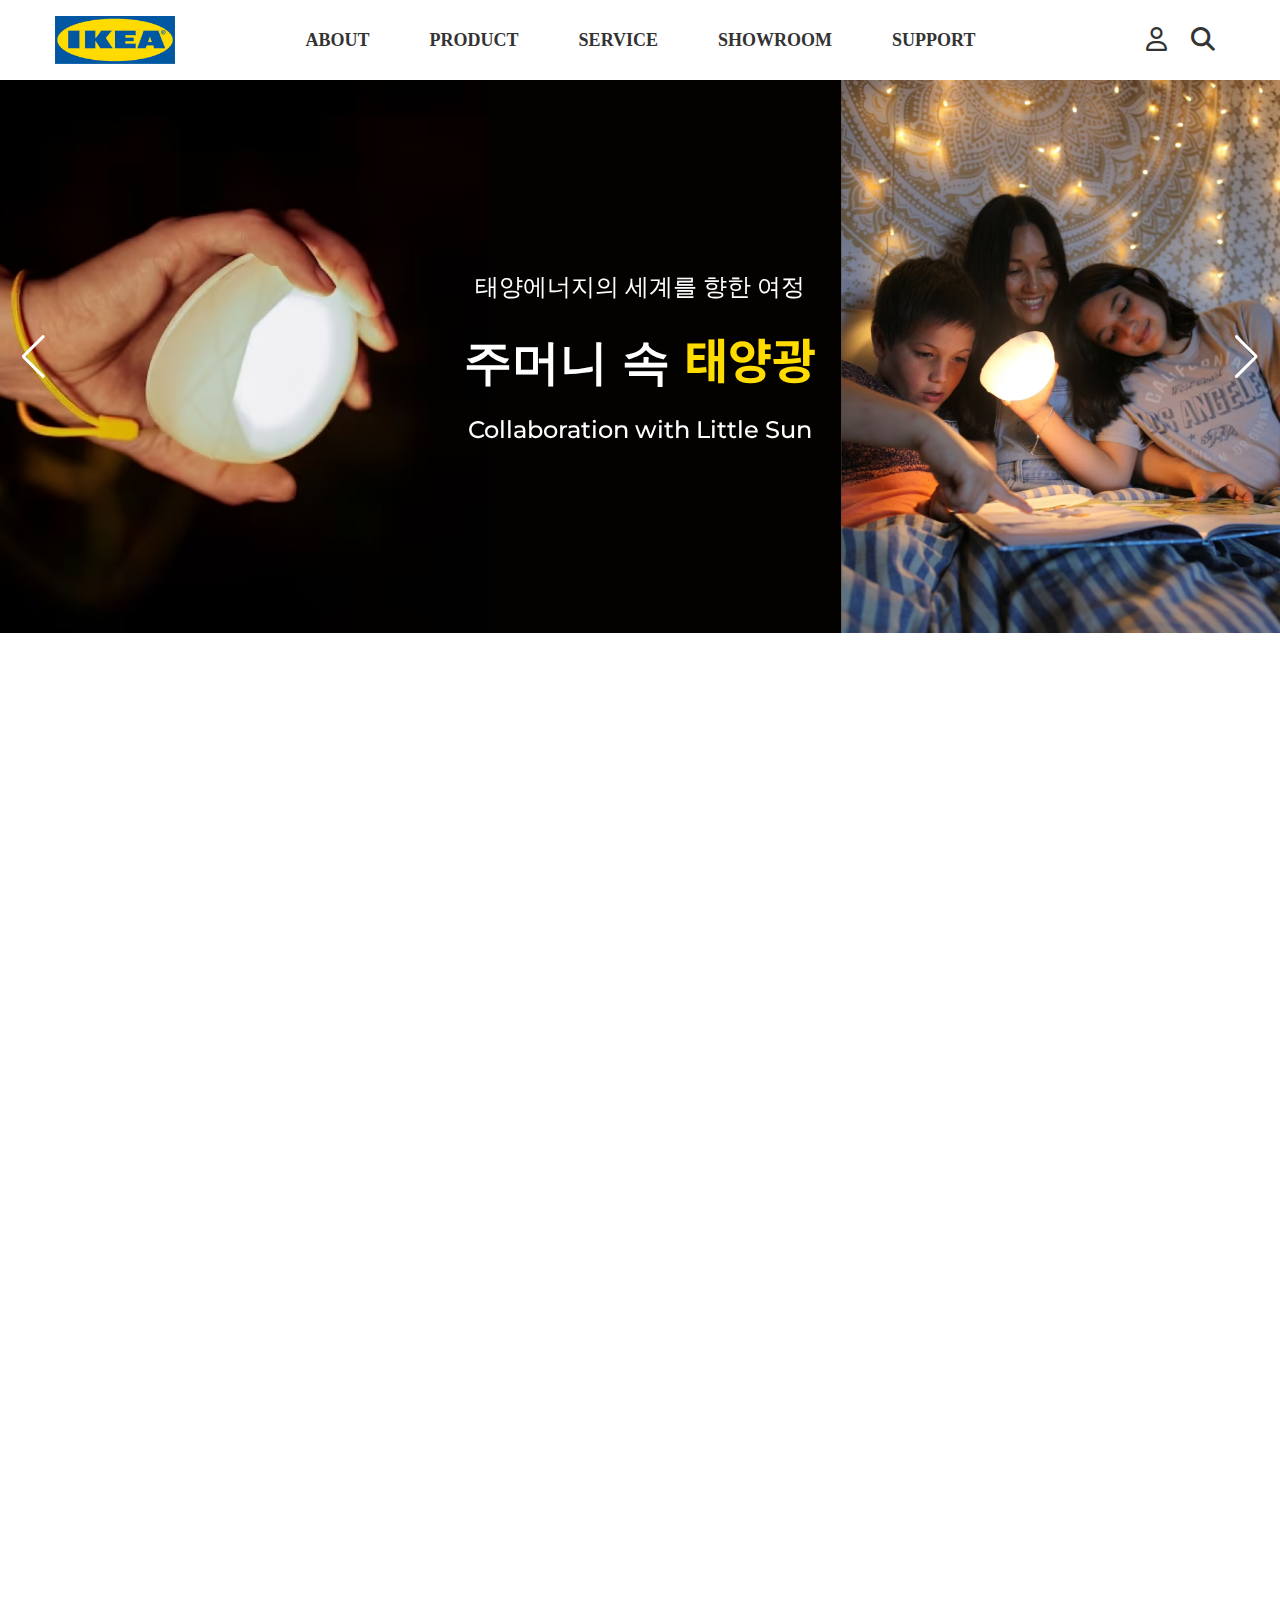
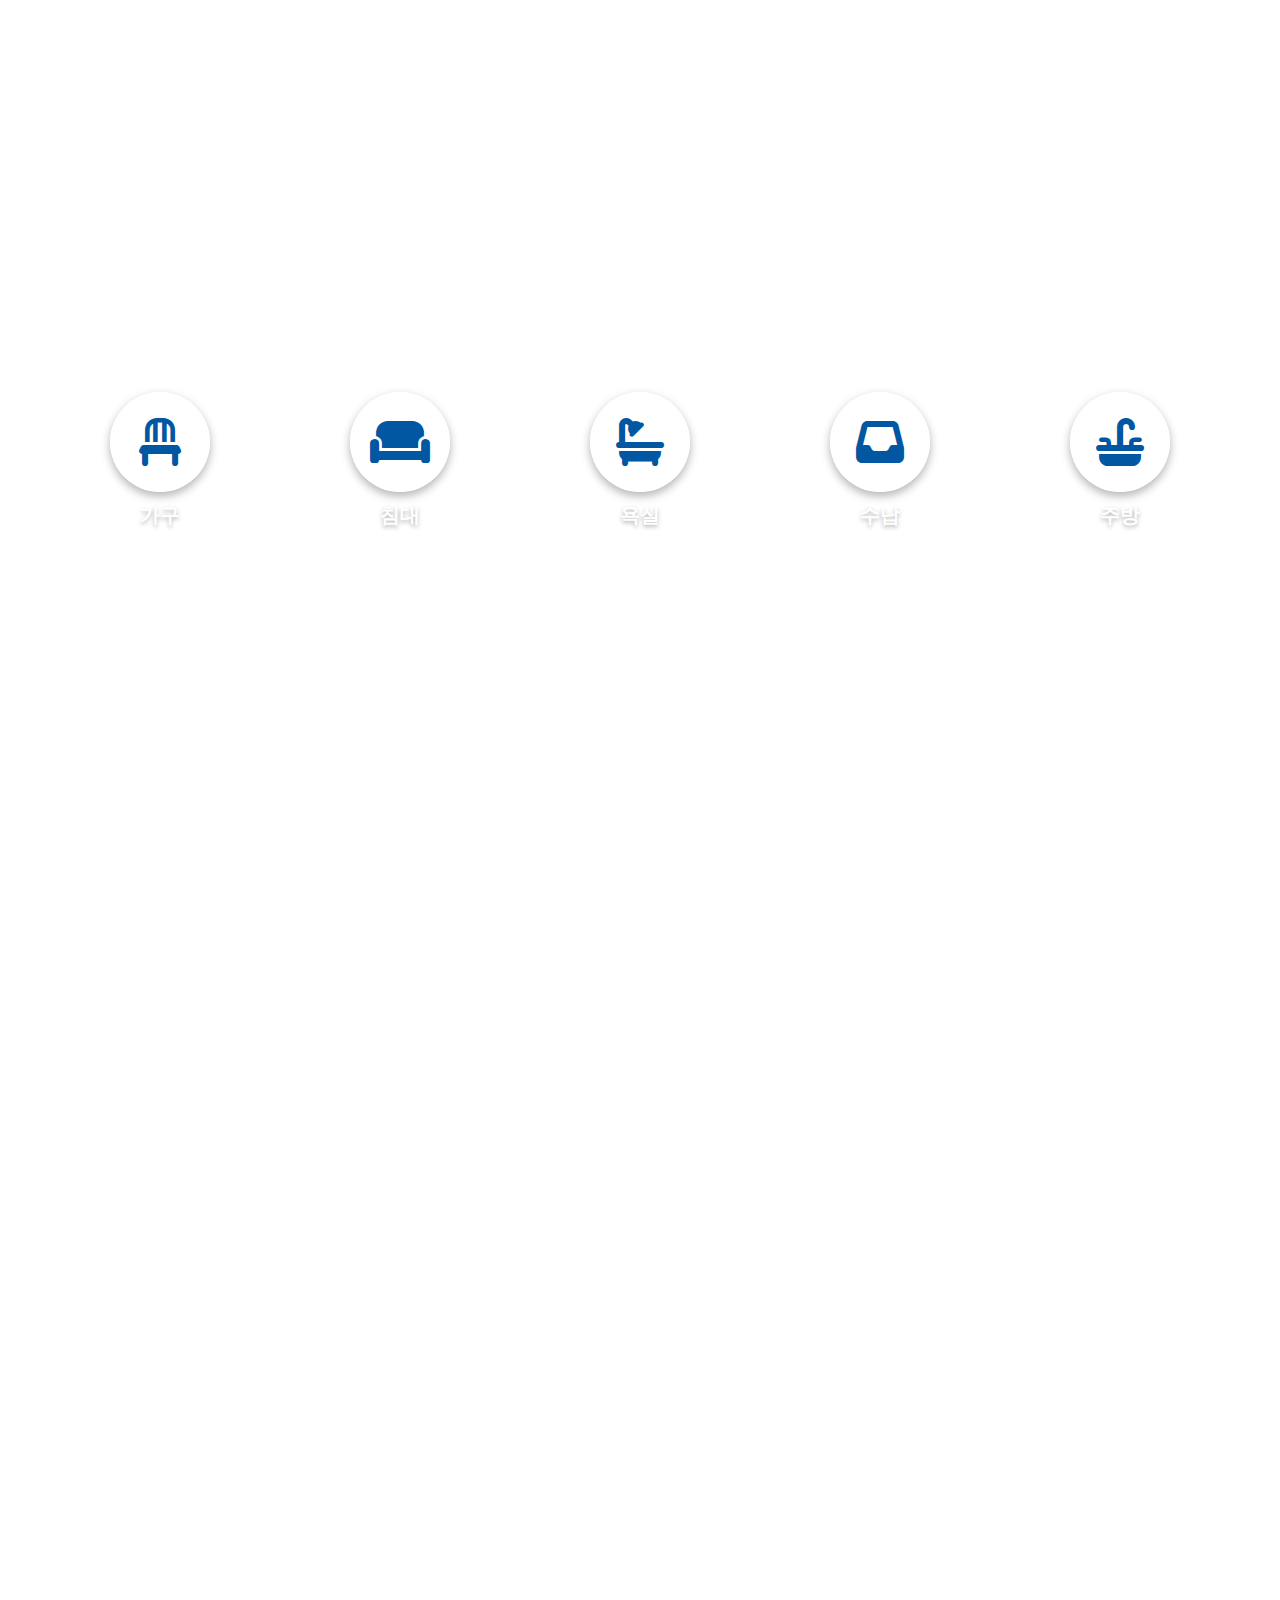
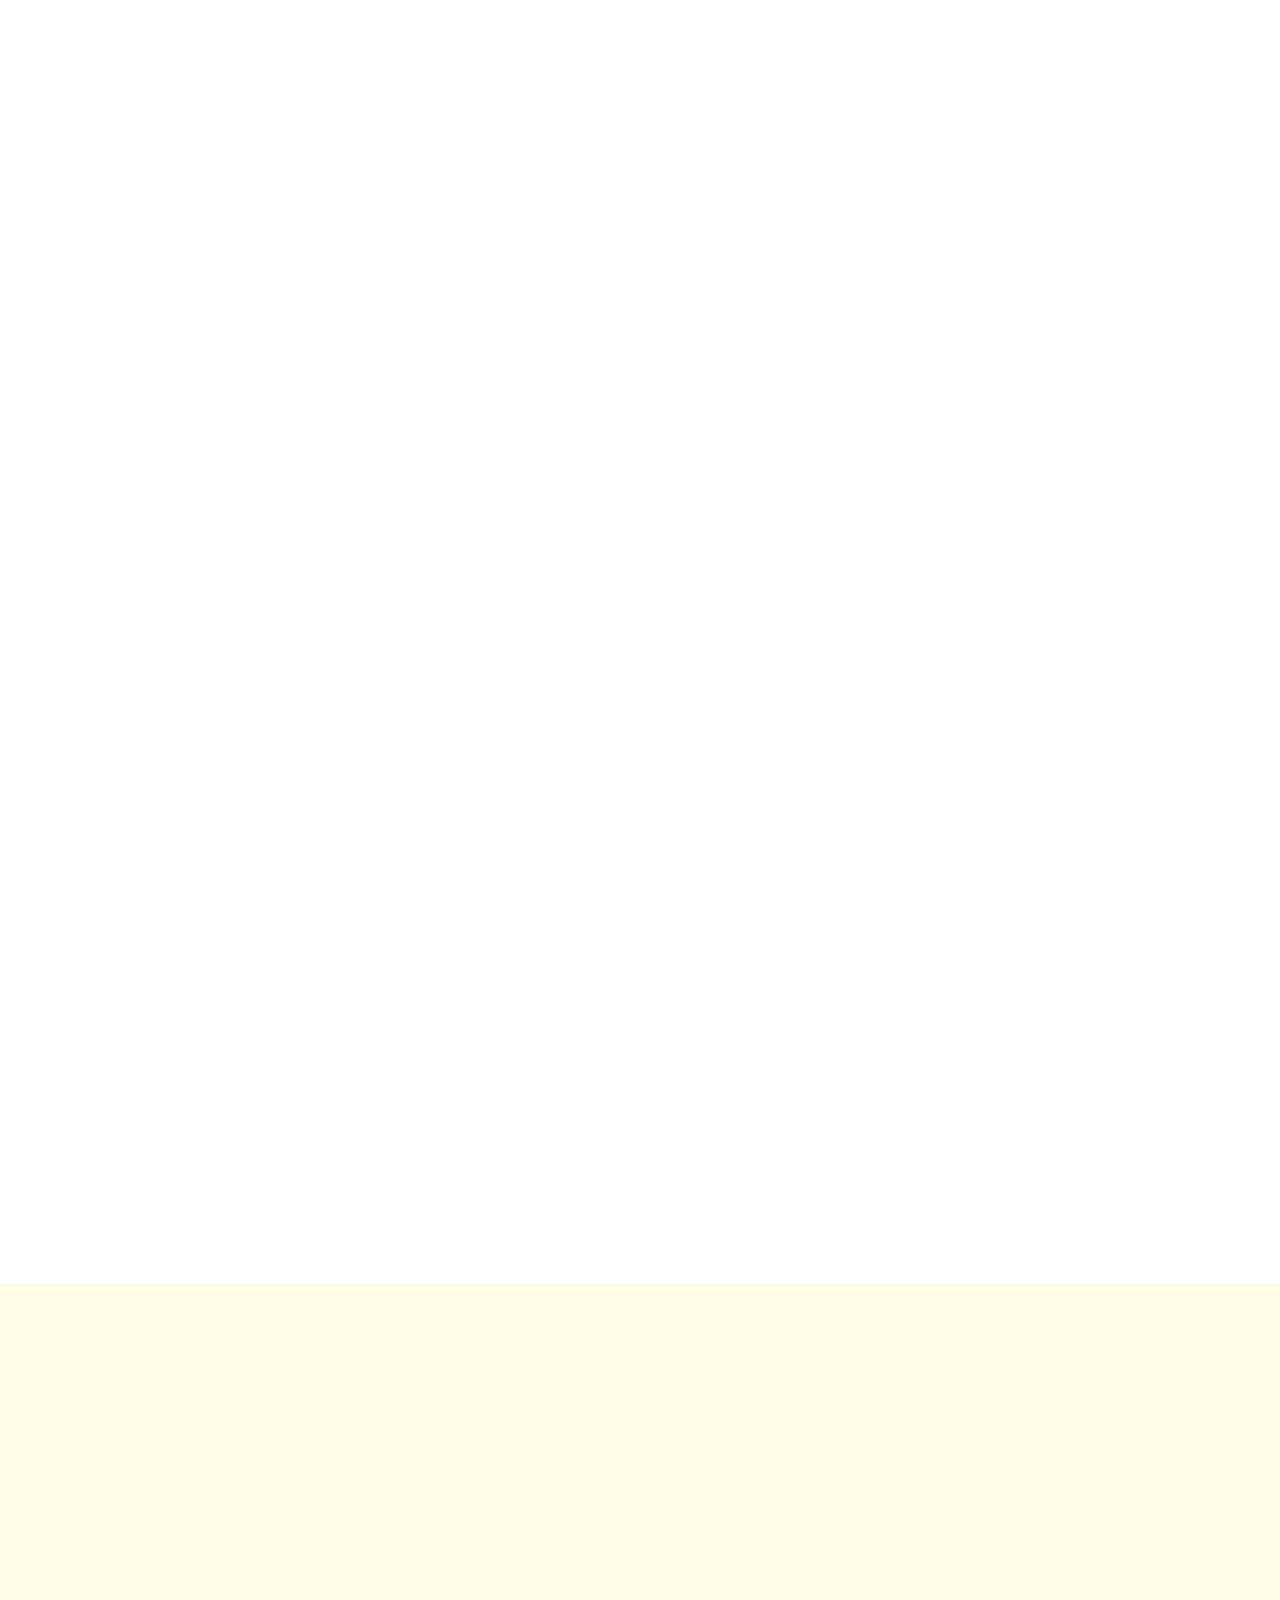
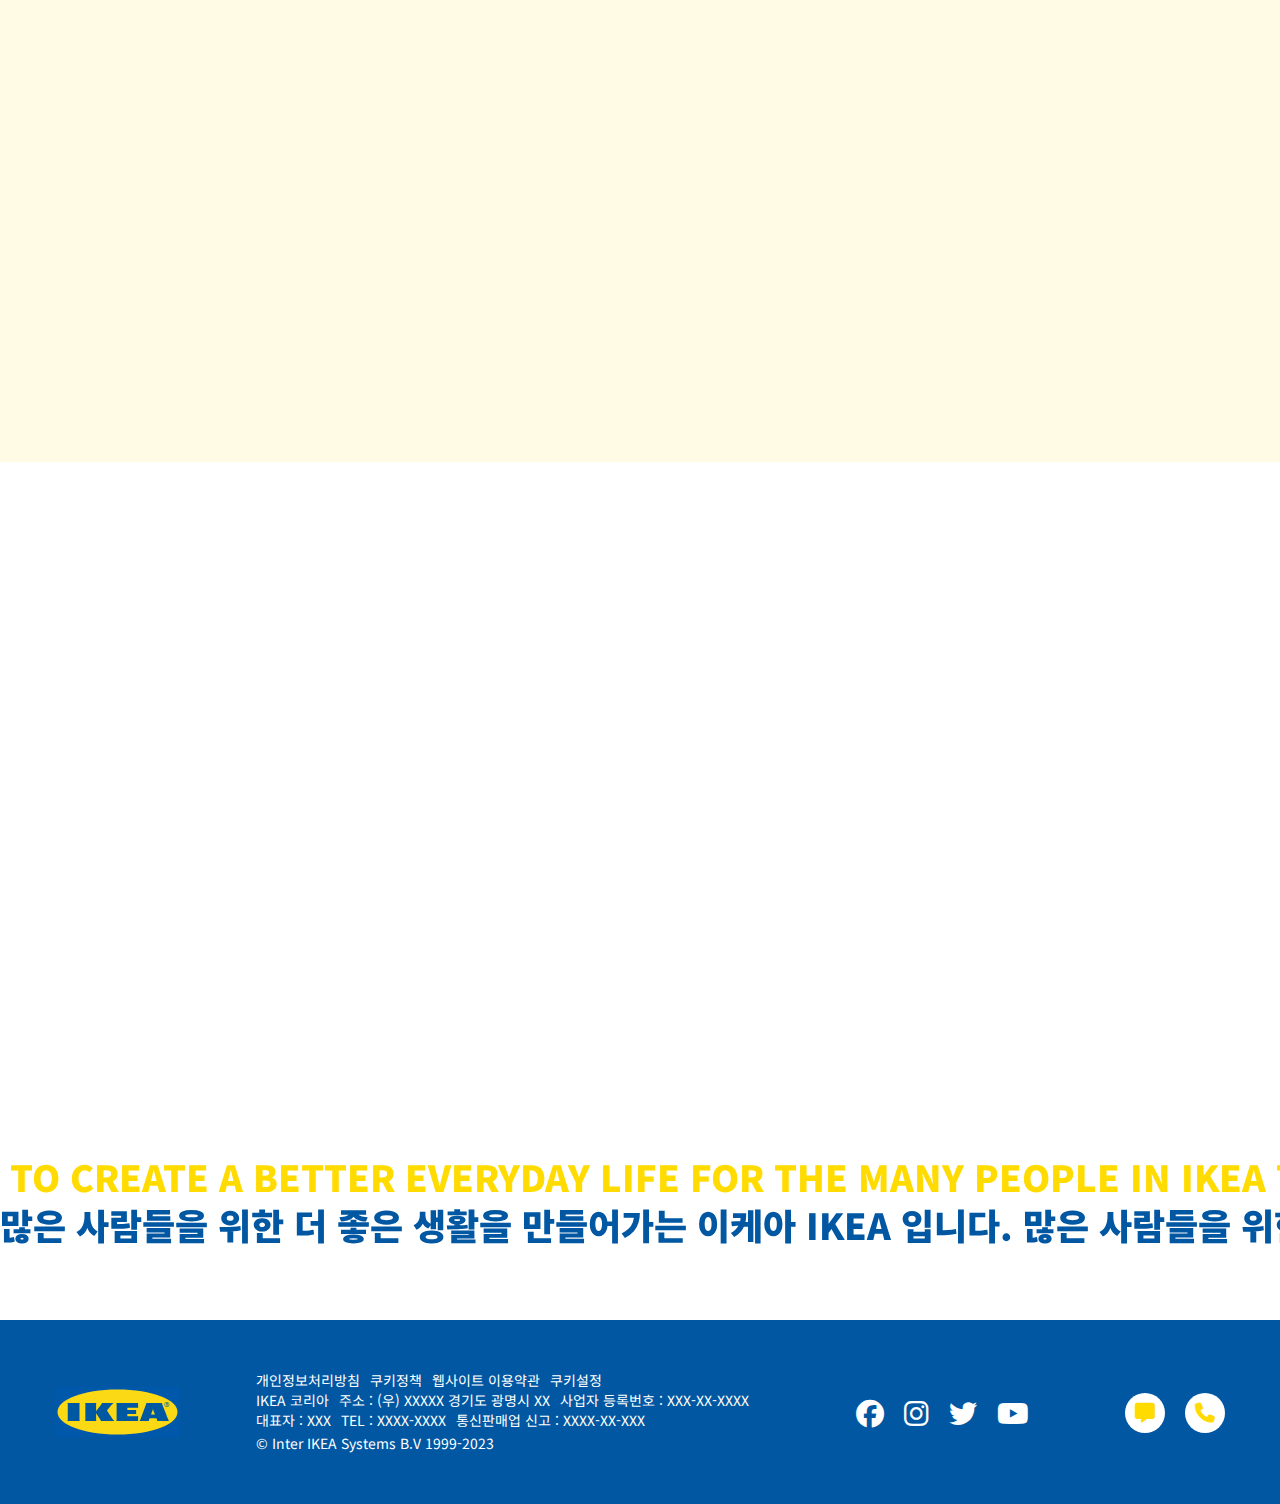
==== commit 2e8c2fca: "modify media query" ====
--- a/index.html
+++ b/index.html
@@ -12,64 +12,63 @@
         <link rel="stylesheet" href="css/style.css">
         <script src="https://cdnjs.cloudflare.com/ajax/libs/jquery/3.7.0/jquery.min.js"></script>
         <script src="https://cdn.jsdelivr.net/npm/swiper@9/swiper-bundle.min.js"></script>
+        <script src="js/main.js"></script>
     </head>
     <body>
-        <header>
-            <div class="inner">
-                <div class="left_nav">
-                    <h1 class="logo"><a href="#"><img src="img/common/logo.png" alt="이케아로고"></a></h1>
-                    <nav class="gnb_wrap">
-                        <ul class="gnb">
-                            <li>
-                                <a href="#">ABOUT</a>
-                                <ul class="submenu">
-                                    <li><a href="#">브랜드소개</a></li>
-                                    <li><a href="#">뉴스룸</a></li>
-                                    <li><a href="#">채용정보</a></li>
-                                </ul>
-                            </li>
-                            <li>
-                                <a href="#">PRODUCT</a>
-                                <ul class="submenu">
-                                    <li><a href="#">모든제품</a></li>
-                                    <li><a href="#">신제품</a></li>
-                                    <li><a href="#">인기제품</a></li>
-                                    <li><a href="#">지속가능한제품</a></li>
-                                </ul>
-                            </li>
-                            <li>
-                                <a href="#">SERVICE</a>
-                                <ul class="submenu">
-                                    <li><a href="#">배송서비스</a></li>
-                                    <li><a href="#">조립서비스</a></li>
-                                    <li><a href="#">설치서비스</a></li>
-                                    <li><a href="#">주방서비스</a></li>
-                                </ul>
-                            </li>
-                            <li>
-                                <a href="#">SHOWROOM</a>
-                                <ul class="submenu">
-                                    <li><a href="#">하우스공간</a></li>
-                                    <li><a href="#">오피스공간</a></li>
-                                    <li><a href="#">야외공간</a></li>
-                                </ul>
-                            </li>
-                            <li>
-                                <a href="#">SUPPORT</a>
-                                <ul class="submenu">
-                                    <li><a href="#">문의하기</a></li>
-                                    <li><a href="#">헤이오더</a></li>
-                                    <li><a href="#">매장찾기</a></li>
-                                </ul>
-                            </li>
-                        </ul>
-                    </nav>
-                    <button type="button" class="toggle"><i class="fa-solid fa-bars"></i></button>
-                </div>
-                <div class="right_nav">
+        <header class="header">
+            <div class="inner">
+                <h1 class="logo"><a href="#"><img src="img/common/logo.png" alt="이케아로고"></a></h1>
+                <nav class="gnb_wrap">
+                    <ul class="gnb">
+                        <li>
+                            <a href="#">ABOUT</a>
+                            <ul class="submenu">
+                                <li><a href="#">브랜드소개</a></li>
+                                <li><a href="#">뉴스룸</a></li>
+                                <li><a href="#">채용정보</a></li>
+                            </ul>
+                        </li>
+                        <li>
+                            <a href="#">PRODUCT</a>
+                            <ul class="submenu">
+                                <li><a href="#">모든제품</a></li>
+                                <li><a href="#">신제품</a></li>
+                                <li><a href="#">인기제품</a></li>
+                                <li><a href="#">지속가능한제품</a></li>
+                            </ul>
+                        </li>
+                        <li>
+                            <a href="#">SERVICE</a>
+                            <ul class="submenu">
+                                <li><a href="#">배송서비스</a></li>
+                                <li><a href="#">조립서비스</a></li>
+                                <li><a href="#">설치서비스</a></li>
+                                <li><a href="#">주방서비스</a></li>
+                            </ul>
+                        </li>
+                        <li>
+                            <a href="#">SHOWROOM</a>
+                            <ul class="submenu">
+                                <li><a href="#">하우스공간</a></li>
+                                <li><a href="#">오피스공간</a></li>
+                                <li><a href="#">야외공간</a></li>
+                            </ul>
+                        </li>
+                        <li>
+                            <a href="#">SUPPORT</a>
+                            <ul class="submenu">
+                                <li><a href="#">문의하기</a></li>
+                                <li><a href="#">헤이오더</a></li>
+                                <li><a href="#">매장찾기</a></li>
+                            </ul>
+                        </li>
+                    </ul>
+                </nav>
+                <div class="util_menu">
                     <a href="#" class="user icon"><i class="fa-regular fa-user"></i></a>
                     <a href="#" class="search icon"><i class="fa-solid fa-magnifying-glass"></i></a>
                 </div>
+                <button type="button" class="toggle"><i class="fa-solid fa-bars"></i></button>
             </div>
         </header>
         <aside>
@@ -78,28 +77,28 @@
         <main class="visual">
             <div class="swiper">
                 <div class="swiper-wrapper">
-                    <div class="swiper-slide">
-                        <img src="img/main/mainslider01.jpg" alt="메인이미지01">
+                    <div class="swiper-slide main01">
+                        <img src="img/main/mainslider01.png" alt="메인이미지01">
                         <div class="info">
                             <p class="main_txt">태양에너지의 세계를 향한 여정</p>
                             <p class="main_title">주머니 속 <span class="yellow">태양광</span></p>
                             <p class="main_txt">Collaboration with Little Sun</p>
                         </div>
                     </div>
-                    <div class="swiper-slide">
-                        <img src="img/main/mainslider02.jpg" alt="메인이미지02">
+                    <div class="swiper-slide main02">
+                        <img src="img/main/mainslider02.png" alt="메인이미지02">
                         <div class="info">
                             <p class="main_txt">랑수트라(Rangsutra)에서 만든 작품</p>
-                            <p class="main_title">함께 모이는 즐거움</p>
-                            <p class="main_txt">ÖMSESIDIG Collection</p>
-                        </div>
-                    </div>
-                    <div class="swiper-slide">
-                        <img src="img/main/mainslider03.jpg" alt="메인이미지03">
+                            <p class="main_title">IKEA Family 혜택</p>
+                            <p class="main_txt">더 알차게 누려보세요</p>
+                        </div>
+                    </div>
+                    <div class="swiper-slide main03">
+                        <img src="img/main/mainslider03.png" alt="메인이미지03">
                         <div class="info">
-                            <p class="main_txt">이케아 혜택, 더 알차게 누려보세요</p>
-                            <p class="main_title">IKEA Family</p>
-                            <p class="main_txt">If you like IKEA, please join the IKEA Family.</p>
+                            <p class="main_txt">IKEA에서 만나는 야외 준비물</p>
+                            <p class="main_title">Outdoor Space</p>
+                            <p class="main_txt">Get ready this summer at IKEA.</p>
                         </div>
                     </div>
                 </div>
@@ -410,41 +409,44 @@
         <section class="showroom content">
             <div class="inner">
                 <h2 class="title">SHOWROOM</h2>
-                <div class="swiper">
-                    <div class="swiper-wrapper">
-                        <div class="swiper-slide">
-                            <img src="img/main/showroom1.jpg" alt="쇼룸이미지01">
-                            <div class="info">
-                                <p class="title">VIHALS 비할스 시리즈</p>
-                                <p class="txt">
-                                    조합이 쉬운 합리적인 가격의 심플하고 모던한 <span>수납유닛</span><br/>
-                                    도어가 달린 유닛을 선택하면 물건을 숨길 수 있고 외관도 깔끔해요.
-                                </p>
-                            </div>
-                        </div>
-                        <div class="swiper-slide">
-                            <img src="img/main/showroom2.jpg" alt="쇼룸이미지02">
-                            <div class="info">
-                                <p class="title">보헤미안 스타일의 아늑한 침실</p>
-                                <p class="txt">
-                                    <span>화초와 어스 톤 컬러</span>로 채워진 평온한 아이와의 공간<br/>
-                                    풍성한 텍스타일과 목재, 라탄 등의 소재는 낮이나 밤이나 평온하고 아늑한 느낌을 선사해요.
-                                </p>
-                            </div>
-                        </div>
-                        <div class="swiper-slide">
-                            <img src="img/main/showroom3.jpg" alt="쇼룸이미지03">
-                            <div class="info">
-                                <p class="title">10대 아이들을 위한 아지트</p>
-                                <p class="txt">
-                                    차분하면서 성숙한 느낌을 주는 그레이톤의 방에 아늑한 침대를<br/>놓아주면 10대 아이를 위한 <span>달콤한 안식처</span>가 완성됩니다.
-                                </p>
-                            </div>
-                        </div>  
-                    </div>
-                    <div class="swiper-button-next"></div>
-                    <div class="swiper-button-prev"></div>
-                </div>
+                <div class="wrap">
+                    <div class="swiper">
+                        <div class="swiper-wrapper">
+                            <div class="swiper-slide">
+                                <img src="img/main/showroom1.jpg" alt="쇼룸이미지01">
+                                <div class="info">
+                                    <p class="title">VIHALS 비할스 시리즈</p>
+                                    <p class="txt">
+                                        조합이 쉬운 합리적인 가격의 심플하고 모던한 <span>수납유닛</span><br/>
+                                        도어가 달린 유닛을 선택하면 물건을 숨길 수 있고 외관도 깔끔해요.
+                                    </p>
+                                </div>
+                            </div>
+                            <div class="swiper-slide">
+                                <img src="img/main/showroom2.jpg" alt="쇼룸이미지02">
+                                <div class="info">
+                                    <p class="title">보헤미안 스타일의 아늑한 침실</p>
+                                    <p class="txt">
+                                        <span>화초와 어스 톤 컬러</span>로 채워진 평온한 아이와의 공간<br/>
+                                        풍성한 텍스타일과 목재, 라탄 등의 소재는 낮이나 밤이나 평온하고 아늑한 느낌을 선사해요.
+                                    </p>
+                                </div>
+                            </div>
+                            <div class="swiper-slide">
+                                <img src="img/main/showroom3.jpg" alt="쇼룸이미지03">
+                                <div class="info">
+                                    <p class="title">10대 아이들을 위한 아지트</p>
+                                    <p class="txt">
+                                        차분하면서 성숙한 느낌을 주는 그레이톤의 방에 아늑한 침대를<br/>놓아주면 10대 아이를 위한 <span>달콤한 안식처</span>가 완성됩니다.
+                                    </p>
+                                </div>
+                            </div>  
+                        </div>
+                        <div class="swiper-button-next"></div>
+                        <div class="swiper-button-prev"></div>
+                    </div>
+                </div>
+                
             </div>
         </section>
         <section class="instagram content">
@@ -508,30 +510,24 @@
         </section>
         <div class="animated-title">
             <div class="track">
-              <div class="eng_content">&nbsp;TO CREATE A BETTER EVERYDAY LIFE FOR THE MANY PEOPLE IN IKEA&nbsp;TO CREATE A BETTER EVERYDAY LIFE FOR THE MANY PEOPLE IN IKEA&nbsp;TO CREATE A BETTER EVERYDAY LIFE FOR THE MANY PEOPLE IN IKEA&nbsp;TO CREATE A BETTER EVERYDAY LIFE FOR THE MANY PEOPLE IN IKEA</div>
-            </div>
-            <div class="kor_content">많은 사람들을 위한 더 좋은 생활을 만들어가는 이케아 IKEA 입니다.&nbsp;많은 사람들을 위한 더 좋은 생활을 만들어가는 이케아 IKEA 입니다.&nbsp;많은 사람들을 위한 더 좋은 생활을 만들어가는 이케아 IKEA 입니다.&nbsp;많은 사람들을 위한 더 좋은 생활을 만들어가는 이케아 IKEA 입니다.&nbsp;많은 사람들을 위한 더 좋은 생활을 만들어가는 이케아 IKEA 입니다.</div>
+                <div class="eng_content">&nbsp;TO CREATE A BETTER EVERYDAY LIFE FOR THE MANY PEOPLE IN IKEA&nbsp;TO CREATE A BETTER EVERYDAY LIFE FOR THE MANY PEOPLE IN IKEA&nbsp;TO CREATE A BETTER EVERYDAY LIFE FOR THE MANY PEOPLE IN IKEA&nbsp;TO CREATE A BETTER EVERYDAY LIFE FOR THE MANY PEOPLE IN IKEA</div>
+                </div>
+                <div class="kor_content">많은 사람들을 위한 더 좋은 생활을 만들어가는 이케아 IKEA 입니다.&nbsp;많은 사람들을 위한 더 좋은 생활을 만들어가는 이케아 IKEA 입니다.&nbsp;많은 사람들을 위한 더 좋은 생활을 만들어가는 이케아 IKEA 입니다.&nbsp;많은 사람들을 위한 더 좋은 생활을 만들어가는 이케아 IKEA 입니다.&nbsp;많은 사람들을 위한 더 좋은 생활을 만들어가는 이케아 IKEA 입니다.</div>
           </div>
-        <!-- <div class="animated_txt">
-            <div class="track">
-                <div class="content">TO CREATE A BETTER EVERYDAY LIFE FOR THE MANY PEOPLE IN IKEA&nbsp;TO CREATE A BETTER EVERYDAY LIFE FOR THE MANY PEOPLE IN IKEA&nbsp;TO CREATE A BETTER EVERYDAY LIFE FOR THE MANY PEOPLE IN IKEA&nbsp;TO CREATE A BETTER EVERYDAY LIFE FOR THE MANY PEOPLE IN IKEA</div>
-                <div class="kor_txt">&nbsp;많은 사람들을 위한 더 좋은 생활을 만들어가는 이케아 IKEA 입니다.&nbsp;많은 사람들을 위한 더 좋은 생활을 만들어가는 이케아 IKEA 입니다.&nbsp;많은 사람들을 위한 더 좋은 생활을 만들어가는 이케아 IKEA 입니다.&nbsp;많은 사람들을 위한 더 좋은 생활을 만들어가는 이케아 IKEA 입니다.</div>
-            </div>
-        </div> -->
-        <footer>
+        <footer class="footer">
             <div class="inner">
                 <h1 class="logo"><img src="img/common/logo.svg" alt="이케아로고"></h1>
                 <div class="wrap">
                     <div class="info">
                         <div class="terms">
                             <span>개인정보처리방침</span>
-                            <span>쿠키 정책</span>
+                            <span>쿠키정책</span>
                             <span>웹사이트 이용약관</span>
-                            <span>쿠키 설정</span>
+                            <span>쿠키설정</span>
                         </div>
                         <div class="add">
                             <span>IKEA 코리아</span>
-                            <span>주소 : (우) XXXXX 경기도 광명시 XX</span>
+                            <address>주소 : (우) XXXXX 경기도 광명시 XX</address>
                             <span>사업자 등록번호 : XXX-XX-XXXX</span>
                         </div>
                         <div class="name">
@@ -554,6 +550,6 @@
                 </div>
             </div>
         </footer>
-        <script src="js/main.js"></script>
+        <script src="js/main-origin.js"></script>
     </body>
 </html>--- a/css/style.css
+++ b/css/style.css
@@ -9,7 +9,7 @@
 ul, ol, li{ list-style: none; }
 
 /* default */
-.content{ width: 100%; padding: 120px 0 0; }
+.content{ width: 100%; padding: 150px 0; }
 .inner{ width: 1170px; margin: 0 auto; }
 .content .title{ margin: 0 0 20px; font: 900 36px 'Montserrat', sans-serif; }
 .content .txt{ margin: 0 0 40px; font: 16px 'Noto Sans KR', sans-serif; }
@@ -30,67 +30,74 @@
 }
 
 /* header */
-header{ position: fixed; top: 0; left: 0; z-index: 10; width: 100%; background-color: rgba(3,3,3,0.3); }
-header .inner{ width: 100%; height: 80px; display: flex; justify-content: space-between; }
-header .left_nav .toggle{
+.header{ 
+    position: fixed; top: 0; left: 0; z-index: 2; 
+    width: 100%; 
+    background-color: #fff;
+    transition: 0.3s; 
+}
+.header .inner{ width: 1170px; height: 80px; display: flex; justify-content: space-between; align-items: center;transition: 0.3s; }
+.header .inner .toggle{
     display: none; 
     position: absolute; right: 20px; top: 10px; 
     width: 30px; height: 30px; background-color: transparent; border: 0; font-size: 24px; cursor: pointer;
 }
-header .left_nav .toggle i{ color: #fff; }
-header .left_nav, header .right_nav{ display: flex; align-items: center; }
-header .logo > a{ height: 80px; } 
-header .logo > a img{ display: block; } 
-.gnb{ display: flex; flex-wrap: wrap; }
-.gnb > li{ position: relative; }
-.gnb > li > a{ display: block; padding: 0 30px; font: 700 20px/80px 'inherit'; color: #fff; }
-.gnb > li > .submenu{
+.header .inner .toggle i{ color: #fff; }
+.header .inner .logo > a img{ display: block; width: 120px; transition: 0.3s; } 
+.header .inner .gnb_wrap .gnb{ display: flex; flex-wrap: wrap; }
+.header .inner .gnb_wrap .gnb > li{ position: relative; }
+.header .inner .gnb_wrap .gnb > li > a{ display: block; padding: 0 30px; font: bold 18px/80px 'inherit'; color: #333; }
+.header .inner .gnb_wrap .gnb > li > .submenu{
     display: none;
     position: absolute; left: 0; top: 80px;
     width: 100%; padding: 10px 0;
-    background-color: rgba(3,3,3,0.3); text-align: center;
-}
-.gnb > li > .submenu > li > a{ display: block; font: 14px/40px 'Noto Sans KR', sans-serif; color: #fff; }
-
-.right_nav{ padding: 0 30px; }
-.right_nav .icon{ margin: 0 10px; font: 24px/80px 'inherit'; }
-.right_nav .icon i{ color: #fff; }
-header.on { background-color: #0157A2; }
-header.on .inner{ height: 60px; }
-header.on .logo a{ height: 50px; padding: 0 5px; }
-header.on .logo img{ height: 50px; }
-
-
-@media screen and (max-width: 1200px) {
-    header .gnb > li > a{ padding: 0 15px; font: 700 18px/60px 'inherit'; }
-    .right_nav{ padding: 0 15px; }
+    background-color: rgba(1,87,162,.5); text-align: center;
+}
+.header .inner .gnb_wrap .gnb > li > .submenu > li > a{ display: block; font: 14px/40px 'Noto Sans KR', sans-serif; color: #fff; }
+
+.header .inner .util_menu{ padding-left: 30px; }
+.header .inner .util_menu .icon{ display: inline-block; margin: 0 10px; font: 24px/80px 'inherit'; }
+.header .inner .util_menu .icon i{ color: #333; }
+
+.header.on { background-color: #0157A2; }
+.header.on .inner{ height: 60px; }  
+.header.on .inner .gnb_wrap .gnb .submenu{ top: 60px; }
+.header.on .inner .gnb_wrap .gnb > li > a{ line-height: 60px; color: #fff; }
+.header.on .inner .util_menu .icon i{ color: #fff; }
+@media screen and (max-width: 1200px) {
+    .header{ width: 100%; }
+    .header .inner{ width: 100%; }
+    .header .gnb_wrap .gnb > li > a{ padding: 0 15px; font: 700 18px/60px 'inherit'; }
+    .header .inner .util_menu{ padding: 0 10px; }
 }
 @media screen and (max-width: 960px) {
-    header{ background-color: #0157A2; }
-    header .inner{height: 60px; }
-    header .logo a{ height: 50px; padding: 0 5px; }
-    header .logo img{ display: block; height: 50px; }
-    header .gnb > li > a{ padding: 0 10px; }
-    .right_nav{ padding: 0 10px 0 0; }
-}
-@media screen and (max-width: 768px) {
-    header{ background-color: #0157A2; }
-    header .left_nav .toggle{ display: block; }
-    header .gnb > li > a{ font: 700 16px/60px 'inherit'; }
-    header .gnb_wrap{
+    .header{ background-color: #0157A2; }
+    .header .inner{ height: 60px; }
+    .header .inner .logo a{ height: 50px; padding: 0 5px; }
+    .header .inner .logo img{ display: block; height: 50px; }
+    .header .inner .gnb_wrap .gnb > li > a{ padding: 0 10px; line-height: 60px; color: #fff; }
+    .header .inner .util_menu{ padding: 0 10px 0 0; }
+    .header .inner .util_menu .icon i{ color: #fff; }
+}
+@media screen and (max-width: 768px) {
+    .header{ background-color: #0157A2; }
+    .header .inner .toggle{ display: block; }
+    .header .inner .gnb_wrap{
         display: none; 
         position: fixed; top: 60px; right: 0;
         width: 300px; height: 100%; background-color: #0157A2; 
     }
-    .gnb > li {width: 100%; }
-    .gnb > li > .submenu{ position: static; text-align: left; padding-left: 20px; }
-    header .right_nav{ display: none; }
+    .header .inner .gnb_wrap .gnb > li {width: 100%; }
+    .header .inner .gnb_wrap .gnb > li > .submenu{ position: static; text-align: left; padding-left: 20px; }
+    .header .inner .gnb_wrap .gnb > li > a{ font: 700 16px/60px 'inherit'; }    
+    .header .inner .util_menu{ display: none; }
+    
     .visual{ margin-top: 60px; }
 }
 
 /* aside */
 aside .btn_top{ 
-    position: fixed; right: calc(50% - 685px); bottom: 55px;
+    position: fixed; right: calc(50% - 685px); bottom: 72px; z-index: 1;
     width: 40px; height: 40px;
     border-radius: 50%; border: 0;
     cursor: pointer; background-color: #ffdb00;
@@ -102,247 +109,255 @@
 
 /* main */
 .visual{ 
-    position: relative;
-    padding-top: -80px; overflow: hidden; 
+    position: relative; margin-top: 80px;
+    overflow: hidden; 
 }
 .visual .swiper{ width: 100%; overflow: visible; }
 .visual .swiper .swiper-slide img{ width: 100%; display: flex; justify-content: center; align-items: center; }
 .visual .swiper .swiper-slide .info{ position: absolute; left: 50%; top: 50%; transform: translate(-50%, -50%); text-align: center; }
-.visual .swiper .swiper-slide p{ color: #fff; }
-.visual .swiper .swiper-slide .main_title{ z-index: 1; font: 700 48px 'Montserrat', sans-serif; margin: 20px 0; }
-.visual .swiper .swiper-slide .main_txt{ font: 500 24px 'Montserrat', sans-serif; }
-.visual .swiper .swiper-slide:nth-of-type(2) .info{ left: 18%; text-align: right; }
-.visual .swiper .swiper-slide:nth-of-type(3) .info{ left: 65%; text-align: left; }
-.visual .swiper .swiper-slide:nth-of-type(3) .info p{ color: #000; }
-.visual .yellow{ color: #ffdb00; }
+.visual .swiper .swiper-slide .info p{ color: #fff; }
+.visual .swiper .swiper-slide .info .main_title{ z-index: 1; font: 700 48px 'Montserrat', sans-serif; margin: 20px 0; transition: .3s; }
+.visual .swiper .swiper-slide .info .main_title .yellow{ color: #ffdb00; }
+.visual .swiper .swiper-slide .info .main_txt{ font: 500 24px 'Montserrat', sans-serif; transition: .3s; }
+.visual .swiper .swiper-slide.main02 .info p{ color: #333; }
+.visual .swiper .swiper-slide.main03 .info p:nth-of-type(2){ text-shadow: 0 2px 4px rgba(255,255,255,.7); }
+.visual .swiper .swiper-slide.main03 .info p:nth-of-type(2n-1){ text-shadow: 0 2px 4px rgba(3,3,3,0.3); }
 .visual .swiper-button-next::after, .visual .swiper-button-prev::after{ color: #fff; }
 .visual .swiper-button-next{ right: 20px; }
 .visual .swiper-button-prev{ left: 20px; }
 @media screen and (max-width: 1200px) {
-    .visual .swiper .swiper-slide .info .main_title{ font-size: 28px;  margin: 10px 0;  }
+    .visual .swiper .swiper-slide .info .main_title{ font-size: 28px; margin: 10px 0; }
     .visual .swiper .swiper-slide .info .main_txt{ font-size: 16px; }
 }
-@media screen and (max-width: 768px) {
-    /* .visual .swiper .swiper-slide .info > p{ text-align: center; }
-    .visual .swiper .swiper-slide img{ height: 80vh; object-fit: cover; object-position: right center; }
-    .visual .swiper .swiper-slide:nth-of-type(3) img{ height: 80vh; object-fit: cover; object-position: left center; }
-    .visual .swiper .swiper-slide:nth-of-type(3) .info p{ color: #fff; } */
-}
-@media screen and (max-width: 480px) {
-    
+@media screen and (max-width: 960px) {
+    .visual{ margin-top: 60px; }
+}
+@media screen and (max-width: 768px) {
+    .visual .swiper .swiper-slide .info .main_title{ font-size: 24px; }
+    .visual .swiper .swiper-slide .info .main_txt{ font-size: 14px; }
+}
+@media screen and (max-width: 480px) {
+    .visual .swiper .swiper-slide .info .main_title{ font-size: 24px; }
+    .visual .swiper .swiper-slide .info .main_txt{ font-size: 14px; }
 }
 
 /* brand information */
-.brand .box{ 
+.brand .inner .wrap .box{ 
     display: flex; justify-content: space-between; align-items: center; 
     width: 100%; overflow: hidden; 
 }
-.brand .box .info{ width: 50%; padding: 0 30px; }
-.brand .box .info .title{ font-size: 28px; }
-.brand .box:first-of-type{ flex-direction: row-reverse; text-align: right; }
-.brand .box img{ display: block; width: 50%; }
-@media screen and (max-width: 1200px) {
-    .brand .box .info .title{ font-size: 24px; }
-    .brand .box .info .txt{ font-size: 14px; }
-}
-@media screen and (max-width: 768px) {
-    .brand .box{ flex-direction: column; margin: 0 0 40px; }
-    .brand .box:first-of-type{ flex-direction: column; text-align: left; }
-    .brand .box img{ width: 100%; }
-    .brand .box .info{ width: 100%; padding-top: 20px; }
-    .brand .box .info .title{ font-size: 18px; }
-    .brand .box .info .txt{ margin: 0; }
-}
-@media screen and (max-width: 768px) {
-    .brand .box .info{ padding: 10px 0; }
-    .brand .box .info .title{ font-size: 18px; }
+.brand .inner .wrap .box .info{ width: 50%; padding: 0 30px; }
+.brand .inner .wrap .box .info .title{ font-size: 28px; }
+.brand .inner .wrap .box:first-of-type{ flex-direction: row-reverse; text-align: right; }
+.brand .inner .wrap .box img{ display: block; width: 50%; }
+@media screen and (max-width: 1200px) {
+    .brand .inner .wrap .box .info .title{ font-size: 24px; }
+    .brand .inner .wrap .box .info .txt{ font-size: 14px; }
+}
+@media screen and (max-width: 768px) {
+    .brand .inner .wrap .box{ flex-direction: column; margin: 0 0 40px; }
+    .brand .inner .wrap .box:first-of-type{ flex-direction: column; text-align: left; }
+    .brand .inner .wrap .box img{ width: 100%; }
+    .brand .inner .wrap .box .info{ width: 100%; padding-top: 20px; }
+    .brand .inner .wrap .box .info .title{ font-size: 18px; }
+    .brand .inner .wrap .box .info .txt{ margin: 0; }
+}
+@media screen and (max-width: 480px) {
+    .brand .inner .wrap .box .info{ padding: 10px 0; }
+    .brand .inner .wrap .box .info .title{ font-size: 18px; }
 }
 
 /* category icon shortcuts */
-.category{ width: 100%; padding: 40px 0; margin-top: 120px; 
+.category{ width: 100%; padding: 60px 0; margin: 150px 0;
     background: url(../img/main/category.jpg) no-repeat fixed;
     background-size: cover;
 }
-.category .wrap{ display: flex; justify-content: space-between; flex-wrap: wrap; width: 1170px; margin: 0 auto; }
-.category .icon_banner{ width: 210px; text-align: center; }
-.category .icon_wrap{ 
+.category .inner .wrap{ display: flex; justify-content: space-between; flex-wrap: wrap; width: 1170px; margin: 0 auto; }
+.category .inner .wrap .icon_banner{ width: 210px; text-align: center; }
+.category .inner .wrap .icon_banner .icon_wrap{ 
     display: flex; align-items: center; justify-content: center;
-    width: 100px; height: 100px; margin: 0 auto 20px; 
+    width: 100px; height: 100px; margin: 0 auto 10px; 
     font: 48px 'inherit'; border-radius: 100%; background-color: rgba(255,255,255,.8);
     box-shadow: 0 4px 10px rgba(3,3,3,.3); transition: .5s;
-}
-.category .icon_wrap i{ color: #0157A2; }
-.category .icon_banner p{ font: bold 16px 'inherit'; color: #fff; text-shadow: 0 2px 4px rgba(3,3,3,0.3); }
-.category .icon_wrap:hover{ background-color: #ffdb00; }
-.category .icon_wrap:hover i { color: #fff; }
-@media screen and (max-width: 1200px) {
-    .category .wrap{ width: 100%; }
-    .category .icon_banner{ width: 17.6%; }
+    cursor: pointer;
+}
+.category .inner .wrap .icon_banner .icon_wrap i{ color: #0157A2; }
+.category .inner .wrap .icon_banner p{ font: bold 20px 'inherit'; color: #fff; text-shadow: 0 2px 4px rgba(3,3,3,0.3); }
+.category .inner .wrap .icon_banner .icon_wrap:hover{ background-color: #ffdb00; }
+.category .inner .wrap .icon_banner .icon_wrap:hover i { color: #fff; }
+@media screen and (max-width: 1200px) {
+    .category .inner .wrap{ width: 100%; }
+    .category .inner .wrap .icon_banner{ width: 17.6%; }
 }
 @media screen and (max-width: 768px) {
     .category{ width: 100%; padding: 20px 40px; margin: 0; }
-    .category .icon_wrap{ width: 80px; height: 80px; margin-bottom: 10px; }
-    .category .icon_wrap i{ font-size: 36px; }
+    .category .inner .wrap .icon_banner .icon_wrap{ width: 80px; height: 80px; margin-bottom: 10px; }
+    .category .inner .wrap .icon_banner .icon_wrap i{ font-size: 36px; }
 }
 @media screen and (max-width: 480px) {
     .category{ padding: 20px; }
-    .category .icon_wrap{ width: 60px; height: 60px; }
-    .category .icon_wrap i{ font-size: 24px; }
-    .category .icon_banner p{ font-size: 12px; }
+    .category .inner .wrap .icon_banner .icon_wrap{ width: 60px; height: 60px; }
+    .category .inner .wrap .icon_banner .icon_wrap i{ font-size: 24px; }
+    .category .inner .wrap .icon_banner p{ font-size: 12px; }
 }
 
 /* best product */
-.best .box{ width: 100%; }
-.best a{ height: 22px; font: bold 18px 'Montserrat', sans-serif; color: #999; }
-.best .tab_wrap{ display: flex; justify-content: space-between; width: 100%; margin: 0 0 30px; }
-.best .tab_wrap .all_btn:hover{ border-bottom: 2px solid #999; }
-.best .tab_btn{ display: flex; align-items: center; }
-.best .tab_btn > li{ position: relative; padding: 0 30px; }
-.best .tab_btn > li::after{
+.best .inner .wrap .tab_wrap a{ height: 22px; font: bold 18px 'Montserrat', sans-serif; color: #999; }
+.best .inner .wrap .tab_wrap{ display: flex; justify-content: space-between; width: 100%; margin: 0 0 30px; }
+.best .inner .wrap .all_btn:hover{ border-bottom: 2px solid #999; }
+
+.best .inner .wrap .tab_wrap .tab_btn{ display: flex; align-items: center; }
+.best .inner .wrap .tab_wrap .tab_btn > li{ position: relative; padding: 0 30px; }
+.best .inner .wrap .tab_wrap .tab_btn > li::after{
     position: absolute; left: 0; top: 4px;
     content: ''; 
     width: 1px; height: 14px; background-color: #999; text-align: center; 
 }
-.best .tab_btn > li:first-of-type{padding-left: 0;}
-.best .tab_btn > li:first-of-type::after{ display: none; }
-.best .tab_btn > li.on a{ color: #0157A2; }
-.best .tab_content{ width: 100%; display: none; }
-.best .tab_content.on{ display: block; }
-.top_box{ width: 100%; margin: 0 0 20px; display: flex; justify-content: space-between; align-items: center; }
-.top_box > .txt{ width: 50%; padding: 0 30px; margin: 0; text-align: center; }
-.top_box > .txt p{ margin: 0 0 20px; }
-.top_box > .txt > p.name{ font: bold 36px 'Montserrat', sans-serif; color: #ffdb00; }
-.top_box > .txt > p.kind{ font-weight: 700; }
-.top_box > .txt > a.more_btn{ height: 100%; padding: 10px 40px; margin: 0 auto; border: 1px solid #0157A2; color: #0157A2; transition: .3s; }
-.top_box .txt a:hover{ background-color: #0157A2; color: #fff; }
-.top_box a{ width: 50%; height: 360px; }
-.top_box img{ display: block; width: 100%; height: 100%; object-fit: cover; }
-
-.bottom_box{ width: 100%; display: flex; justify-content: space-between; }
-.bottom_box .prod{ position: relative; width: 270px; }
-.bottom_box .prod a.pic{ width: 270px; height: 270px; overflow: hidden; } 
-.bottom_box img{ display: block; width: 100%; object-fit: cover; }
-.bottom_box .info{ 
+.best .inner .wrap .tab_wrap .tab_btn > li:first-of-type{padding-left: 0;}
+.best .inner .wrap .tab_wrap .tab_btn > li:first-of-type::after{ display: none; }
+.best .inner .wrap .tab_wrap .tab_btn > li.on a{ color: #0157A2; }
+
+.best .inner .wrap .tab_content{ width: 100%; display: none; }
+.best .inner .wrap .tab_content.on{ display: block; }
+.best .inner .wrap .tab_content .top_box{ width: 100%; margin: 0 0 20px; display: flex; justify-content: space-between; align-items: center; }
+.best .inner .wrap .tab_content .top_box > .txt{ width: 50%; padding: 0 30px; margin: 0; text-align: center; }
+.best .inner .wrap .tab_content .top_box > .txt p{ margin: 0 0 20px; }
+.best .inner .wrap .tab_content .top_box > .txt > .name{ font: bold 36px 'Montserrat', sans-serif; color: #ffdb00; }
+.best .inner .wrap .tab_content .top_box > .txt > .kind{ font-weight: 700; }
+.best .inner .wrap .tab_content .top_box > .txt > .more_btn{ width: 50%; padding: 10px 0; margin: 0 auto; font: bold 16px 'Montserrat', sans-serif; border: 1px solid #0157A2; color: #0157A2; transition: .3s; }
+.best .inner .wrap .tab_content .top_box > .txt > a:hover{ background-color: #0157A2; color: #fff; }
+.best .inner .wrap .tab_content .top_box > a{ width: 50%; height: 360px; }
+.best .inner .wrap .tab_content .top_box > a >img{ display: block; width: 100%; height: 100%; object-fit: cover; }
+
+.best .inner .wrap .tab_content .bottom_box{ width: 100%; display: flex; justify-content: space-between; }
+.best .inner .wrap .tab_content .bottom_box .prod{ position: relative; width: 270px; }
+.best .inner .wrap .tab_content .bottom_box .prod .pic{ width: 270px; height: 270px; overflow: hidden; } 
+.best .inner .wrap .tab_content .bottom_box .prod .pic img{ display: block; width: 100%; object-fit: cover; }
+.best .inner .wrap .tab_content .bottom_box .prod .pic .info{ 
     position: absolute; left: 0; top: 0;
     display: flex; flex-direction: column; justify-content: center; align-items: center;
     width: 100%; height: 100%; text-align: center; 
     background-color: rgba(255,255,255,.7); 
     opacity: 0; cursor: pointer; transition: .3s;
 }
-.bottom_box .info .name{ margin: 0 0 10px; font-weight: bold; }
-.bottom_box .info .kind{ font-size: 14px; color: #666; }
-.bottom_box .prod:hover .info{ opacity: 1; }
-@media screen and (max-width: 1200px) {
-    .top_box a.more_btn{ padding: 0 40px; font-size: 14px; }
-    .bottom_box .prod{ width: 22.75%; }
-    .bottom_box .prod a.pic{ width: 100%; height: auto; }
-    .bottom_box .info .name{ font-size: 14px; }
-    .bottom_box .info .kind{ font-size: 12px; font-weight: 500; }
-}
-@media screen and (max-width: 768px) {
-    .best a{ font-size: 14px; }
-    .best .tab_btn > li{ padding: 0 15px; }
-    .best .tab_btn > li::after{ top: 2px; font-size: 10px; }
-    .top_box #best_title{ font-size: 24px; }
-    .top_box p.kind{ margin-bottom: 10px; } 
-    .top_box .txt { padding: 0 10px; }
-    .top_box .txt a.more_btn{ width: 100%; padding: 10px 0; font-size: 12px; }
-    .top_box > a{ width: 100%; height: auto; }
-}
-@media screen and (max-width: 480px) {
-    .best .tab_wrap{ display: block; }
-    .best .tab_btn a{ font-size: 12px; }
-    .best .all_btn{ display: inline; float: right; font-size: 12px;  }
-    .top_box #best_title{ font-size: 18px; }
-    .top_box p.kind{ font-size: 12px; } 
-    .bottom_box p.kind{ display: none; }
+.best .inner .wrap .tab_content .bottom_box .prod .pic .info .name{ margin: 0 0 10px; font-weight: bold; }
+.best .inner .wrap .tab_content .bottom_box .prod .pic .info .kind{ font-size: 14px; color: #666; }
+.best .inner .wrap .tab_content .bottom_box .prod:hover .info{ opacity: 1; }
+@media screen and (max-width: 1200px) {
+    .best .inner .wrap .tab_content .top_box .more_btn{ padding: 0 40px; font-size: 14px; }
+    
+    .best .inner .wrap .tab_content .bottom_box .prod{ width: 22.75%; }
+    .best .inner .wrap .tab_content .bottom_box .prod .pic{ width: 100%; height: auto; }
+    .best .inner .wrap .tab_content .bottom_box .prod .pic .info .name{ font-size: 14px; }
+    .best .inner .wrap .tab_content .bottom_box .prod .pic .info .kind{ font-size: 12px; font-weight: 500; }
+}
+@media screen and (max-width: 768px) {
+    .best .inner .wrap .tab_wrap a{ font-size: 14px; }
+    .best .inner .wrap .tab_wrap .tab_btn > li{ padding: 0 15px; }
+    .best .inner .wrap .tab_wrap .tab_btn > li::after{ top: 2px; font-size: 10px; }
+
+    .best .inner .wrap .tab_content .top_box > .txt p{ margin: 0 0 10px; }
+    .best .inner .wrap .tab_content .top_box > a{ width: 100%; height: auto; }    
+    .best .inner .wrap .tab_content .top_box > .txt{ padding: 0 10px; }
+    .best .inner .wrap .tab_content .top_box > .txt > .name{ font-size: 24px}
+    .best .inner .wrap .tab_content .top_box > .txt > .kind{ margin-bottom: 10px; font-size: 14px; } 
+    .best .inner .wrap .tab_content .top_box > .txt > .price{ font-size: 12px; }
+    .best .inner .wrap .tab_content .top_box > .txt > .more_btn{ width: 100%; padding: 10px 0; font-size: 14px; }
+}
+@media screen and (max-width: 480px) {
+    .best .inner .wrap .tab_wrap{ display: block; }
+    .best .inner .wrap .tab_wrap .tab_btn a{ font-size: 12px; }
+    .best .inner .wrap .all_btn{ display: inline; float: right; font-size: 12px; }
+
+    .best .inner .wrap .tab_content .top_box > .txt > .name{ font-size: 18px}
+    .best .inner .wrap .tab_content .top_box > .txt > .kind{ font-size: 14px; } 
+    .best .inner .wrap .tab_content .top_box > .txt > .more_btn{ padding: 5px 0; font-size: 12px; }
+    .best .inner .wrap .tab_content .bottom_box .prod .pic .info .kind{ display: none; }
 }
 
 /* service */
-.service .wrap{ 
+.service .inner .wrap{ 
     flex-direction: column; justify-content: center;
     width: 100%; height: 500px;
     background: url(../img/main/service.jpeg) right center no-repeat;
 }
-.service .box{ 
+.service .inner .wrap .box{ 
     position: relative; display: flex; 
     width: 40%; height: 80px; border: 1px solid #0157A2; border-bottom: 0; 
     background-color: #fff; cursor: pointer; 
 }
-.service .box:last-of-type{ border-bottom: 1px solid #0157A2; }
-.service .icon{ width: 15%; font: 32px/79px 'inherit'; text-align: center; }
-.service .txt_wrap{ position: absolute; top: 50%; transform: translateY(-50%); margin: 0 0 0 15%; }
-.service .txt_wrap .title{ margin: 0 0 5px; font-size: 18px; }
-.service .txt_wrap .txt{ font-size: 12px; margin: 0; } 
-.service .arrow{ 
+.service .inner .wrap .box:last-of-type{ border-bottom: 1px solid #0157A2; }
+.service .inner .wrap .box .icon{ width: 15%; font: 32px/79px 'inherit'; text-align: center; transition: .3s; padding: 0 10px; }
+.service .inner .wrap .box .txt_wrap{ position: absolute; top: 50%; transform: translateY(-50%); margin: 0 0 0 15%; }
+.service .inner .wrap .box .txt_wrap .title{ margin: 0 0 5px; font-size: 18px; }
+.service .inner .wrap .box .txt_wrap .txt{ font-size: 12px; margin: 0; } 
+.service .inner .wrap .box .arrow{ 
     position: absolute; top: 0; right: -10px;
     width: 15%; font: 32px/79px 'inherit'; transition: .5s;
 }
-.service .arrow > i{ color: #eee; }
-.service .box:hover{ background-color: #0157A2; border: none; }
-.service .box:hover .icon > i{ color: #fff; }
-.service .box:hover .txt_wrap > p{ color: #fff; }
-.service .box:hover .arrow{ right: -20px; color: #fff; }
-
-
-@media screen and (max-width: 1200px) {
-    .service .wrap{ background-size: 680px; }
-    .service .box{ width: 60%; }
-}
-@media screen and (max-width: 768px) {
-    .service .txt_wrap .title{ margin: 0; font-size: 16px; }
-    .service .txt_wrap .txt{ padding: 0 50px 0 0; }
-    .service .icon, .service .arrow{ font-size: 24px; }
-}
-@media screen and (max-width: 480px) {
-    .service .wrap{ background-image: none; height: auto; }
-    .service .box{ width: 100%; padding: 0 10px; }
-    .service .txt_wrap { padding: 0 10px; }
-    .service .txt_wrap .txt{ padding: 0; }
-    .service .arrow{ display: none; } 
+.service .inner .wrap .box .arrow i{ color: #eee; }
+.service .inner .wrap .box:hover{ background-color: #0157A2; border: none; }
+.service .inner .wrap .box:hover .icon i{ color: #fff; }
+.service .inner .wrap .box:hover .txt_wrap p{ color: #fff; }
+.service .inner .wrap .box:hover .arrow{ right: -20px; color: #fff; }
+@media screen and (max-width: 1200px) {
+    .service .inner .wrap{ background-size: 680px; }
+    .service .inner .wrap .box{ width: 60%; }
+}
+@media screen and (max-width: 768px) {
+    .service .inner .wrap .box .txt_wrap .title{ margin: 0; font-size: 16px; }
+    .service .inner .wrap .box .txt_wrap .txt{ padding: 0 60px 0 0; }
+    .service .inner .wrap .box .icon, .service .inner .wrap .box .arrow{ font-size: 24px; }
+}
+@media screen and (max-width: 480px) {
+    .service .inner .wrap{ background-image: none; height: auto; }
+    .service .inner .wrap .box{ width: 100%; padding: 0 10px; }
+    .service .inner .wrap .box .txt_wrap { padding: 0 10px; }
+    .service .inner .wrap .box .txt_wrap .txt{ padding: 0; }
+    .service .inner .wrap .box .arrow{ display: none; } 
 }
 
 /* showroom */
-.showroom { padding-bottom: 120px; margin-top: 120px; background-color: rgba(255,219,0, .1); }
-.showroom .title{ text-align: center; margin-bottom: 40px; }
-.showroom .swiper .swiper-slide{ display: flex; position: relative; }
-.showroom .swiper img{ width: 60%; height: 480px; }
-.showroom .swiper .info{ 
+.showroom { padding-bottom: 150px; margin-top: 150px; background-color: rgba(255,219,0, .1); }
+.showroom .inner > .title{ text-align: center; margin-bottom: 40px; }
+.showroom .inner .wrap{ width: 100%; overflow: hidden; display: block; }
+.showroom .inner .wrap .swiper { overflow: visible; }
+.showroom .inner .wrap .swiper .swiper-wrapper .swiper-slide{ display: flex; flex-wrap: wrap;position: relative; }
+.showroom .inner .wrap .swiper .swiper-wrapper .swiper-slide img{ display: block;width: 60%; }
+.showroom .inner .wrap .swiper .swiper-wrapper .swiper-slide .info{  
     position: absolute; right: 0; top: 50%; transform: translateY(-50%);
-    width: 50%; height: 320px; padding: 80px 40px; background-color: #fff; 
-}
-.showroom .swiper .info .title{ margin: 0 0 30px;  font: 700 32px 'Noto Sans KR', sans-serif; color: #0157A2; }
-.showroom .swiper .info .txt{ margin: 0; }
-.showroom .swiper .info .txt, .showroom .swiper .info .txt > span{ font: 16px/1.8 'Noto Sans KR', sans-serif; }
-.showroom .swiper .info .txt > span{ font-weight: 700; color: #ffdb00; }
-.showroom .swiper-button-next{ 
-    width: 50px; height: 50px; 
-    right: 0; top: auto; bottom: 80px; 
-}
-.showroom .swiper-button-prev{ 
-    width: 50px; height: 50px;
-    left: auto; right: 50px; top: auto; bottom: 80px; 
-}
-.showroom .swiper-button-next::after, .showroom .swiper-button-prev::after {
-   width: 100%; height: 100%; line-height: 50px; text-align: center; font-size: 24px; background-color: rgba(1,87,162,.3); color: #fff;
-}
-.showroom .swiper-button-next:hover, .showroom .swiper-button-prev:hover{ 
+    width: 50%; padding: 90px 40px; background-color: #fff; text-align: center;
+}
+.showroom .inner .wrap .swiper .swiper-wrapper .info .title{ margin: 0 0 20px; font: 700 32px 'Noto Sans KR', sans-serif; color: #0157A2; }
+.showroom .inner .wrap .swiper .swiper-wrapper .info .txt{ margin: 0; }
+.showroom .inner .wrap .swiper .swiper-wrapper .info .txt > span{ font: 700 16px/1.8 'Noto Sans KR', sans-serif; color: #ffdb00; }
+
+.showroom .inner .wrap .swiper .swiper-button-next{ width: 50px; height: 50px; right: 0; top: auto; bottom: 0; }
+.showroom .inner .wrap .swiper .swiper-button-prev{ width: 50px; height: 50px; left: auto; right: 50px; top: auto; bottom: 0; }
+.showroom .inner .wrap .swiper .swiper-button-next::after, 
+.showroom .inner .wrap .swiper .swiper-button-prev::after{
+    width: 100%; height: 100%; line-height: 50px; 
+    text-align: center; font-size: 24px; background-color: rgba(1,87,162,.3); color: #fff;
+}
+.showroom .inner .wrap .swiper .swiper-button-next:hover, 
+.showroom .inner .wrap .swiper .swiper-button-prev:hover{ 
     background-color: #0157A2; transition: .3s;
 }
 @media screen and (max-width: 1200px) {
-    .showroom .swiper img{ width: 60%; height: auto; object-fit: cover; }
-    .showroom .swiper .info{ height: auto; padding: 40px; }
-    .showroom .swiper .info .title{ font-size: 24px; }
-    .showroom .swiper .info .txt{ font-size: 14px; }
-    .showroom .swiper-button-next{ width: 30px; height: 30px; bottom: 0; }
-    .showroom .swiper-button-prev{ width: 30px; height: 30px; bottom: 0; right: 30px; }
-    .showroom .swiper-button-next::after, .showroom .swiper-button-prev::after{ font-size: 16px; line-height: 30px; }
-}
-@media screen and (max-width: 768px) {
-    .showroom .swiper img{ width: 100%; }
-    .showroom .swiper .info{ 
-        width: 80%; left: 50%; transform: translate(-50%, 0); bottom: 0;
-    }
+    .showroom .inner .wrap .swiper .swiper-wrapper .swiper-slide img{ width: 50%; object-fit: cover; }
+    .showroom .inner .wrap .swiper .swiper-wrapper .swiper-slide .info{ position: static; width: 50%; padding: 100px 40px; transform: translateY(0%); text-align: left; }
+    .showroom .inner .wrap .swiper .swiper-wrapper .swiper-slide .info .title{ font-size: 24px; }
+    .showroom .inner .wrap .swiper .swiper-wrapper .swiper-slide .info .txt{ font-size: 14px; }
+    .showroom .inner .wrap .swiper .swiper-button-next{ width: 30px; height: 30px; }
+    .showroom .inner .wrap .swiper .swiper-button-prev{ width: 30px; height: 30px;  right: 30px; }
+    .showroom .inner .wrap .swiper .swiper-button-next::after, 
+    .showroom .inner .wrap .swiper .swiper-button-prev::after{ font-size: 16px; line-height: 30px; }
+}
+@media screen and (max-width: 768px) {
+    .showroom{ padding: 60px 20px; margin: 0; }
+    .showroom .inner .wrap .swiper .swiper-wrapper .swiper-slide{ flex-direction: column; }
+    .showroom .inner .wrap .swiper .swiper-wrapper .swiper-slide img{ width: 100%; }
+    .showroom .inner .wrap .swiper .swiper-wrapper .swiper-slide .info{ width: 100%; padding: 60px 40px; }
 }
 @media screen and (max-width: 480px) {
 
@@ -350,35 +365,40 @@
 
 /* instagram */
 .instagram{ padding-bottom: 40px; margin: 0 0 120px; }
-.instagram .swiper-wrapper{ margin: 0 0 40px; }
-.instagram .swiper .swiper-slide{ position: relative; width: 210px; height: 210px; overflow: hidden; }
-.instagram .swiper-slide img{ display: block; width: 210px; object-fit: cover; }
-.instagram .swiper-slide .more_btn{ 
+.instagram .inner .swiper-wrapper{ margin: 0 0 40px; }
+.instagram .inner .swiper .swiper-slide{ position: relative; width: 210px; height: 210px; overflow: hidden; }
+.instagram .inner .swiper .swiper-slide img{ display: block; width: 210px; object-fit: cover; }
+.instagram .inner .swiper .swiper-slide .more_btn{ 
     position: absolute; top: 0; margin: 0; 
     display: block; width: 210px; height: 210px;
     background-color: rgba(255,255,255,0.7); 
     font: 700 36px/210px 'inherit'; text-align: center;
     opacity: 0; transition: .3s;
 }
-.instagram .swiper-slide:hover .more_btn{ opacity: 1; }
-@media screen and (max-width: 1200px) {
-    /* .instagram .swiper .swiper-slide{ width: 17.6%; }
-    .instagram .swiper-slide img{ width: 100%; }
-    .instagram .swiper-slide .more_btn{ width: 100%; } */
+.instagram .inner .swiper .swiper-slide:hover .more_btn{ opacity: 1; }
+@media screen and (max-width: 1200px) {
+    .instagram .inner .swiper .swiper-slide{ width: 17.6%; position: relative; }
+    .instagram .inner .swiper .swiper-slide::before{ 
+        content: ''; display: block;
+        padding-top: 17.6%; 
+    }
+    .instagram .inner .swiper .swiper-slide img{ width: 100%; object-fit: cover; }
+    .instagram .inner .swiper .swiper-slide .more_btn{ position: relative; width: 100%; height: 100%; }
 }
 
 /* text moving */
 .animated-title{
-    position: relative; width: 100%; max-width:100%; height: auto; padding: 100px 0; margin-bottom: 60px;
-    font: 900 48px 'Montserrat', sans-serif;
-    /* overflow-x: hidden; overflow-y: hidden;  */
+    position: relative; overflow: hidden; 
+    width: 100%; max-width:100%; height: auto; padding: 60px 0; margin: 0 0 50px;     
+    font: 900 36px 'Montserrat', sans-serif; transition: .3s;
+    /* overflow-x: hidden; overflow-y: hidden;  */  
 }
 .animated-title .eng_content{
     position: absolute; top: 0; white-space: nowrap; color: #ffdb00;
     will-change: transform; animation: marquee_eng 60s linear infinite; 
 }
 .animated-title .kor_content{
-    position: absolute; bottom: 50px;
+    position: absolute; bottom: 20px;
     white-space: nowrap; will-change: transform;
     animation: marquee_kor 60s linear infinite; color: #0157A2;
 }
@@ -390,12 +410,16 @@
     from { transform: translateX(-50%); }
     to { transform: translateX(0); }
 }
-@media (hover: hover) and (min-width: 700px){
+@media (hover: hover) and (max-width: 768px){
+    .animated-title{
+        font: 900 22px 'Montserrat', sans-serif;
+    }
     .animated-title .eng_content {
         -webkit-transform: translateY(calc(100% - 8rem)); 
         transform: translateY(calc(100% - 8rem));
     }
     .animated-title .kor_content {
+        bottom: 50px;
         -webkit-transform: translateY(calc(100% - 8rem)); 
         transform: translateY(calc(100% - 8rem));
     }
@@ -403,36 +427,37 @@
 
 
 /* footer */
-footer{ display: flex; align-items: center; width: 100%; height: 150px; background-color: #0157A2; }
-footer .inner{ display: flex; justify-content: space-between; align-items: center; }
-footer .logo img{ display: block; height: 50px; }
-footer span{ padding-right: 10px; font: 14px/1.5 'Noto Sans KR', sans-serif; color: #fff; }
-footer .terms, footer .add, footer .name{ display: flex; }
-footer .sns{ display: flex; font: 28px/80px 'inherit'; }
-footer .sns i{ color: #fff; }
-footer .shortcut{ display: flex; font: 20px/80px 'inherit'; }
-footer a{ padding: 0 10px; }
-footer .shortcut i{ padding: 10px; color: #ffdb00; background-color: #fff; border-radius: 100%; }
-@media screen and (max-width: 1200px) {
-    footer{ height: auto; }
-    footer .logo{ padding: 20px 40px; }
-    footer .wrap, footer .sns, footer .shortcut{ width: 100%; padding: 20px 40px; background-color: rgba(255,255,255,.9); border-bottom: 1px solid #333; }
-    footer .shortcut:last-of-type{ border-bottom: 0; }
-    footer .inner{ display: block; width: 100%; }
-    footer span{ color: #333; }
-    footer .add, footer .name{ display: block; width: 100%; }
-    footer .add span, footer .name span{ width: 100%; }
-    footer a{ line-height: 0; }
-    footer .sns i{ color: #0157A2;}
-}
-@media screen and (max-width: 768px) {
-    footer span{ font-size: 12px; padding: 0; }
-    footer .terms span{ padding-right: 10px; }
-    footer .add span, footer .name span{ display: block; width: 100%; }
-    footer .sns a:first-of-type, footer .shortcut a:first-of-type{ padding-left: 0; }
-
-}
-@media screen and (max-width: 480px) {
-    footer .terms{ justify-content: space-between; }
-    footer .logo, footer .wrap, footer .sns, footer .shortcut{ padding: 20px; }
+.footer{ display: flex; align-items: center; width: 100%; background-color: #0157A2; }
+.footer .inner{ display: flex; justify-content: space-between; align-items: center; padding: 50px 0; }
+.footer .inner .logo img{ display: block; height: 50px; }
+/* .footer .inner .wrap{ font: 14px 'inherit'; } */
+.footer .inner .wrap span, .footer .inner .wrap .info address{ padding-right: 10px; font: normal 14px 'Noto Sans KR', sans-serif; color: #fff; transition: .3s; }
+.footer .inner .wrap .info > div{ display: flex; }
+
+.footer .inner a{ padding: 0 0 0 20px; }
+.footer .inner .sns{ display: flex; font: 28px/80px 'inherit'; }
+.footer .inner .sns i{ color: #fff; }
+.footer .inner .shortcut{ display: flex; font: 20px/80px 'inherit'; }
+.footer .inner .shortcut i{ padding: 10px; color: #ffdb00; background-color: #fff; border-radius: 100%; }
+
+@media screen and (max-width: 1200px) {
+    .footer{ height: auto; }
+    .footer .inner{ padding: 0; flex-direction: column; width: 100%; }
+    .footer .inner .logo{ padding: 20px 40px; }
+    .footer .inner > div{ width: 100%; padding: 20px 40px; background-color: rgba(255,255,255,.9); border-bottom: 1px solid #333; }
+    .footer .inner .shortcut:last-of-type{ border-bottom: 0; }
+    .footer .inner .wrap span, 
+    .footer .inner .wrap .info address{ color: #333; }
+    .footer .inner .wrap .info .add, 
+    .footer .inner .wrap .info .name{ display: block; width: 100%; }
+    
+    .footer .inner a{ line-height: 0; padding: 0 20px 0 0; }
+    .footer .inner .sns i{ color: #0157A2; }
+}
+@media screen and (max-width: 768px) {
+    .footer .inner .info > div:nth-child(n+1){ display: block; width: 100%; }
+}   
+@media screen and (max-width: 480px) {
+    .footer .inner > h1, .footer .inner > div{ padding: 20px; }
+    .footer .inner .wrap span, .footer .inner .wrap .info address{ font: 12px 'Noto Sans KR', sans-serif; }
 }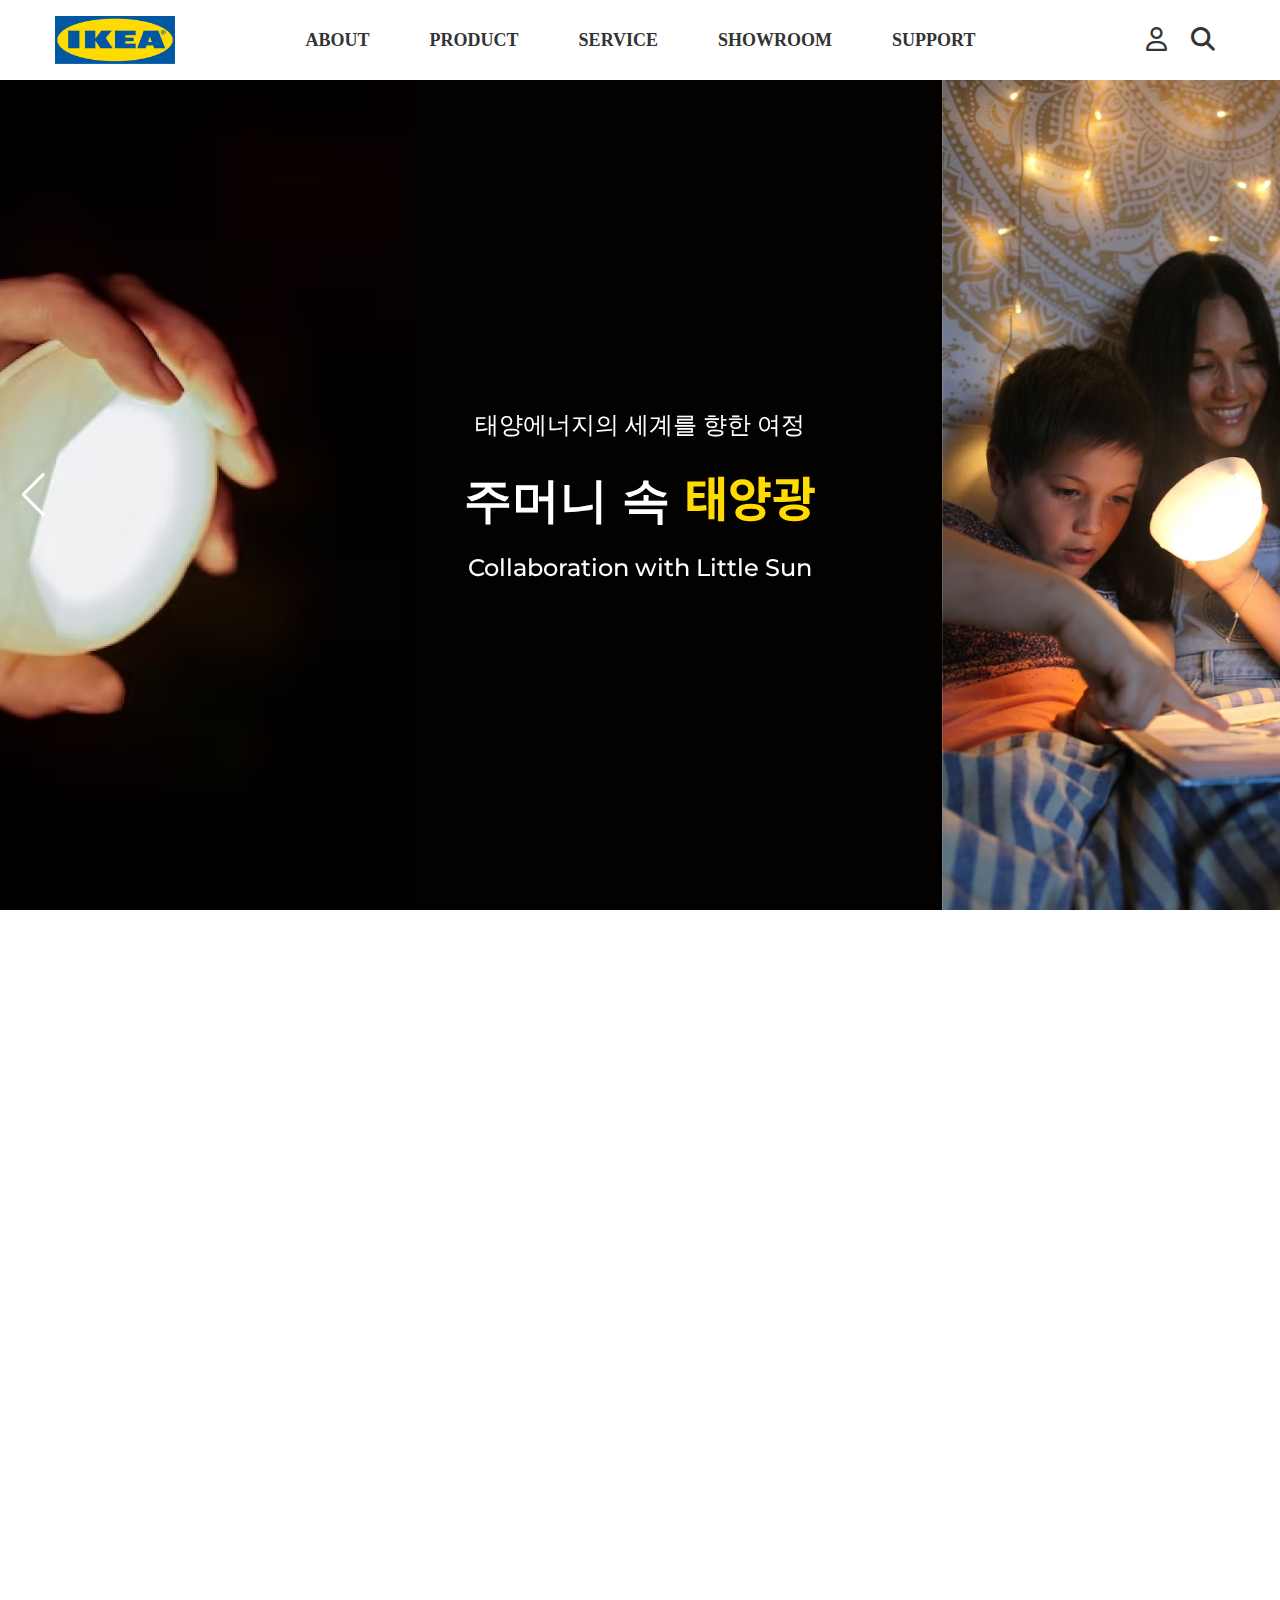
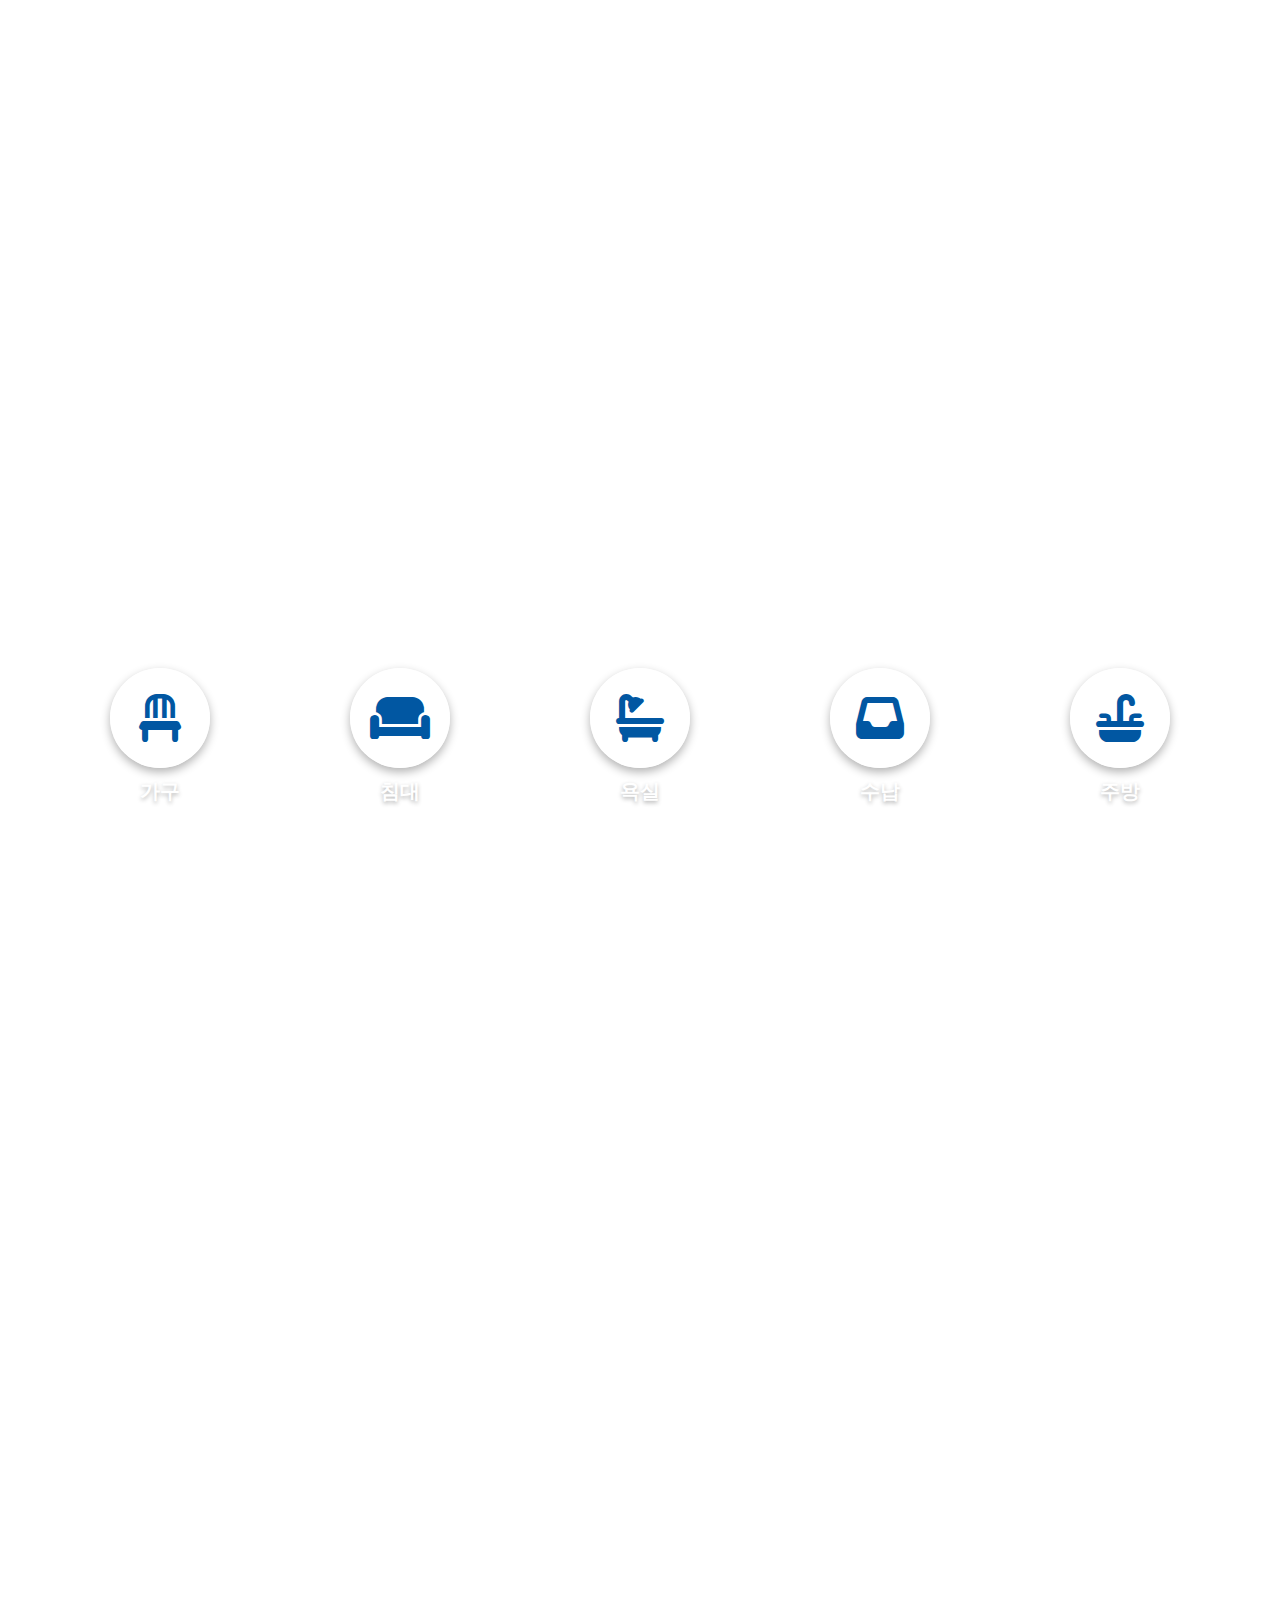
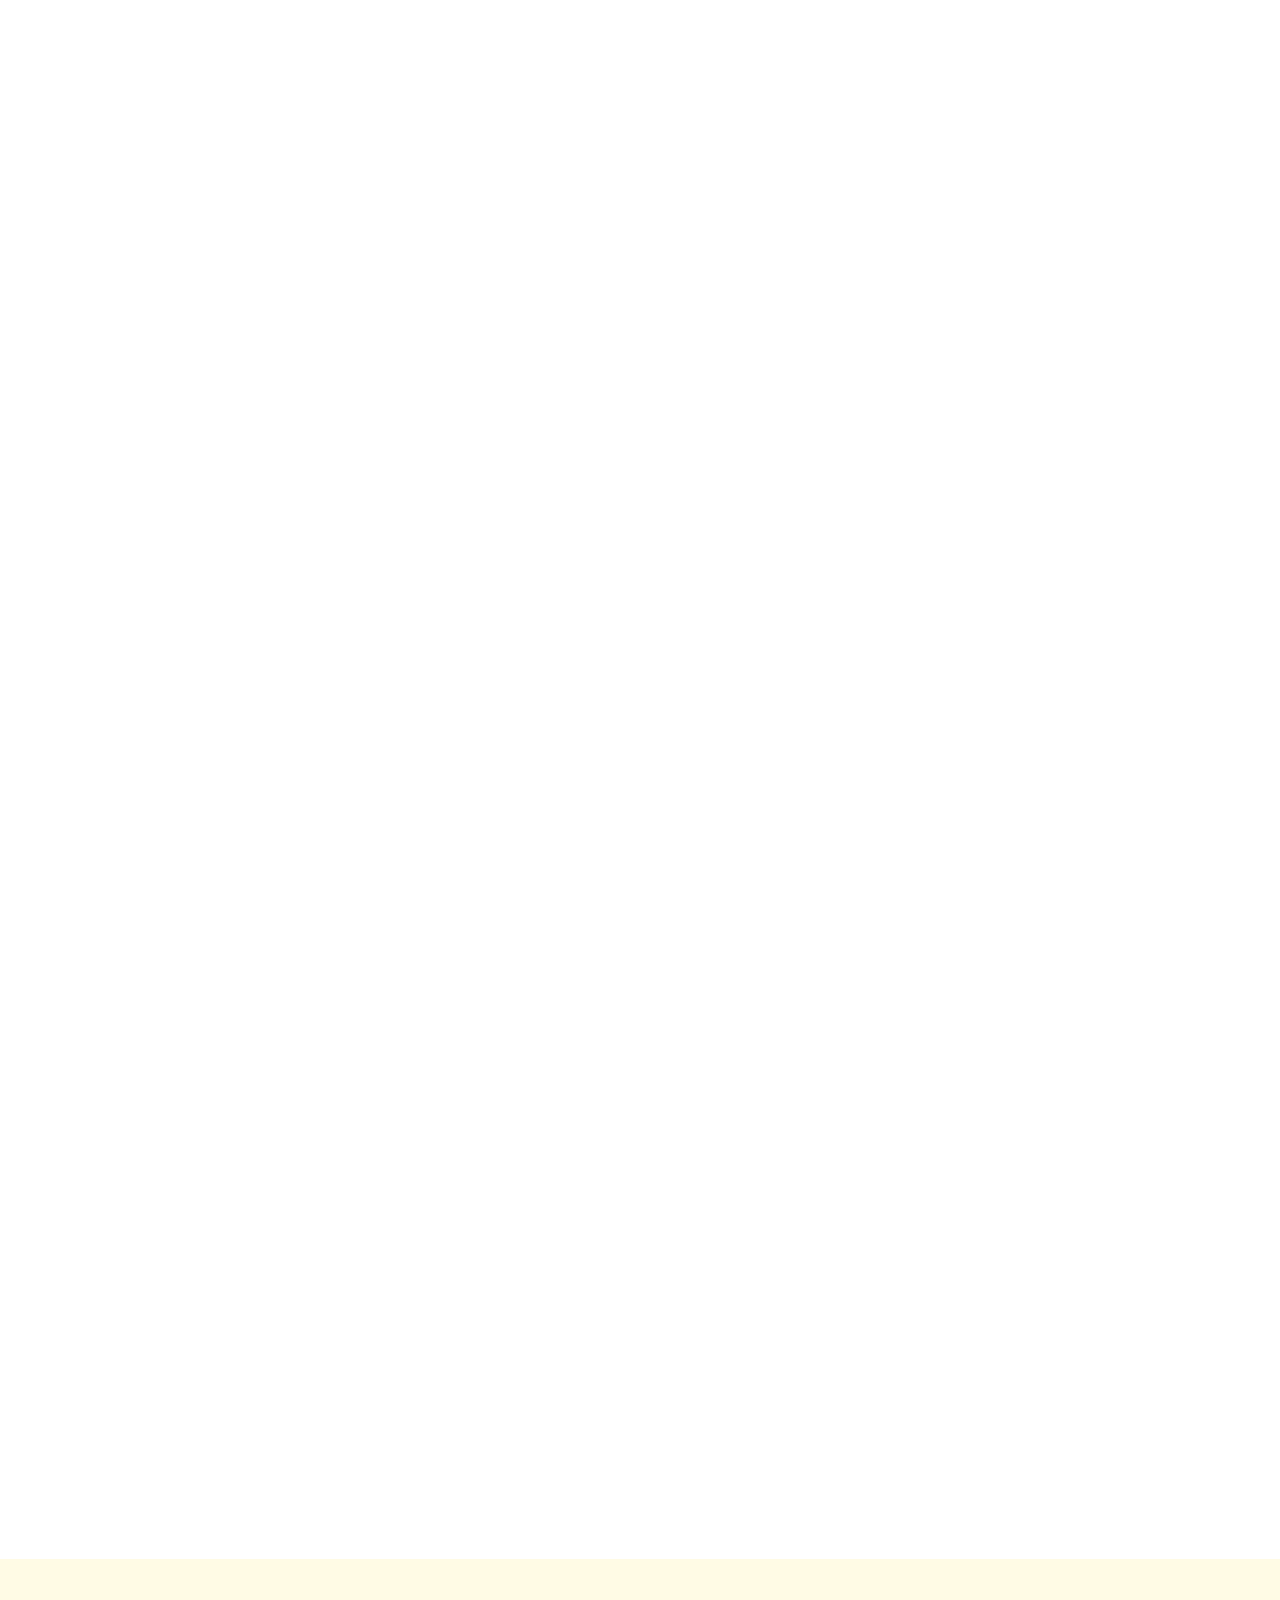
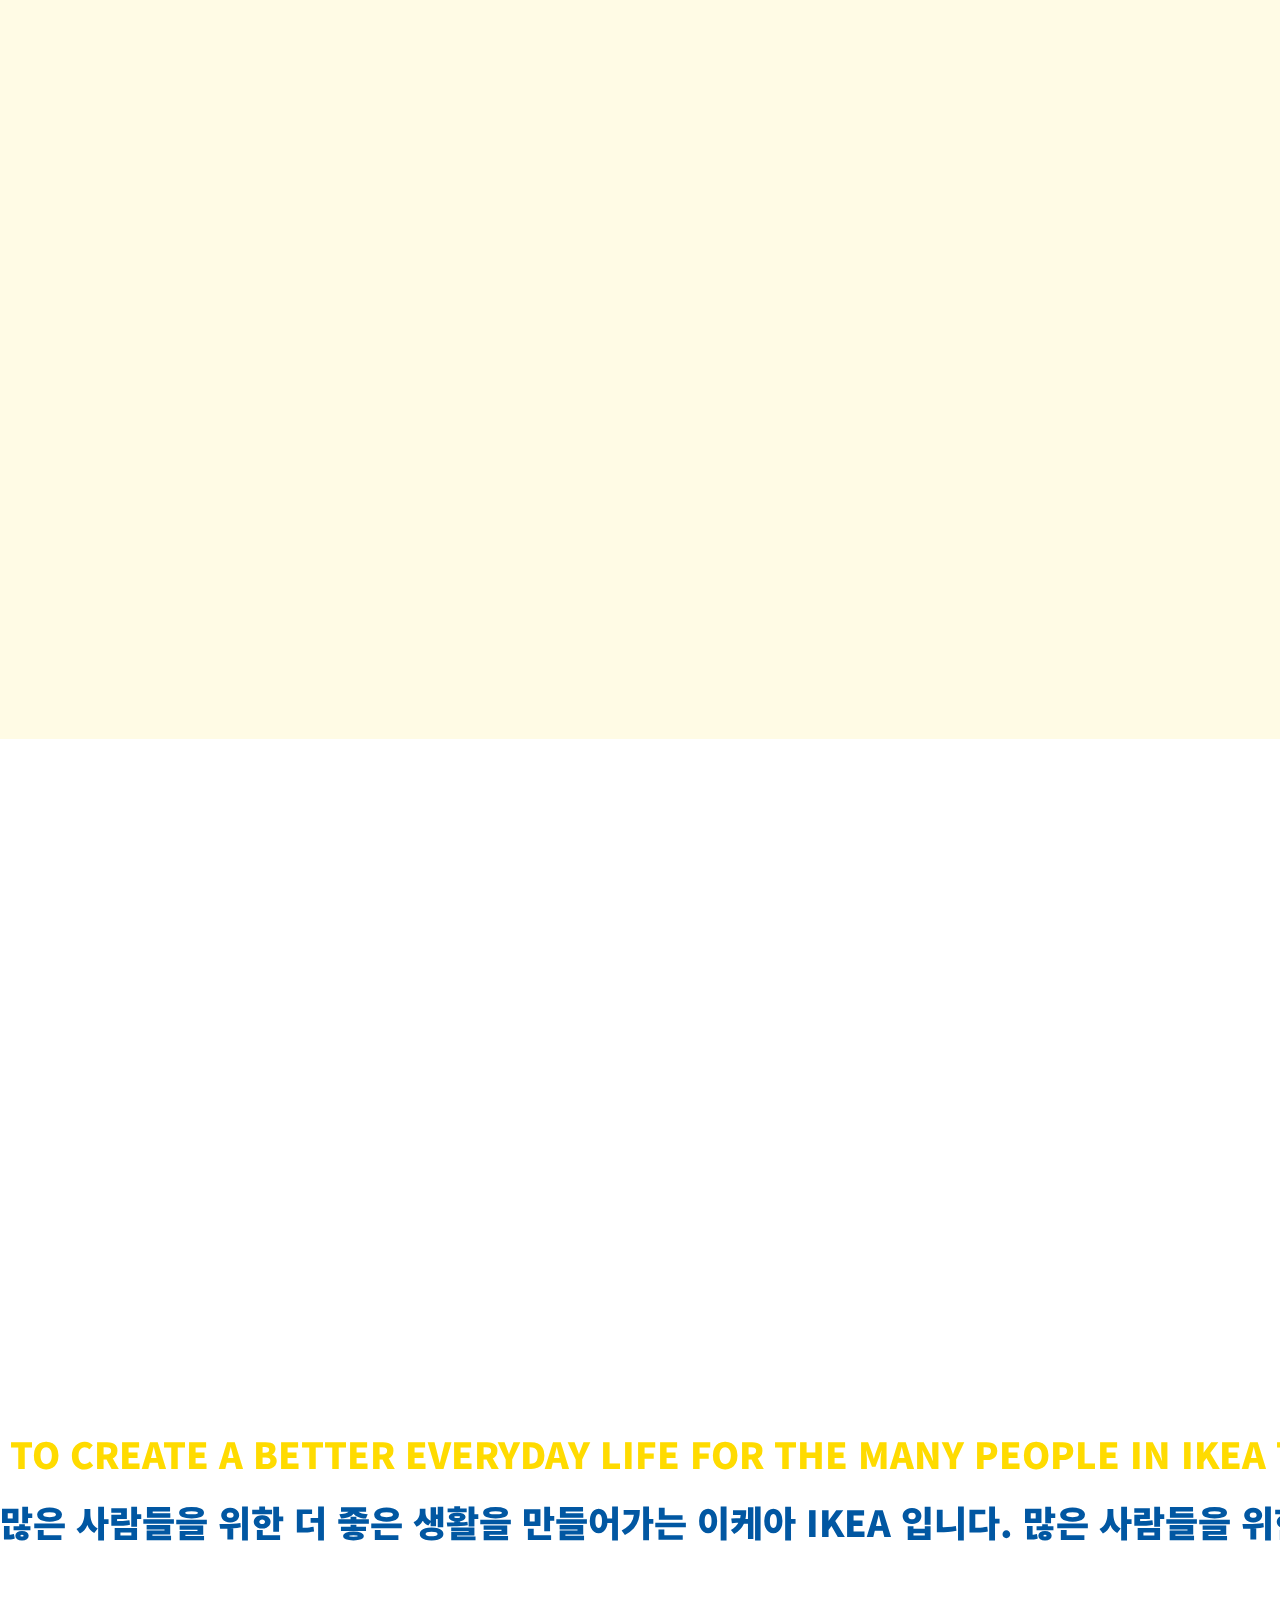
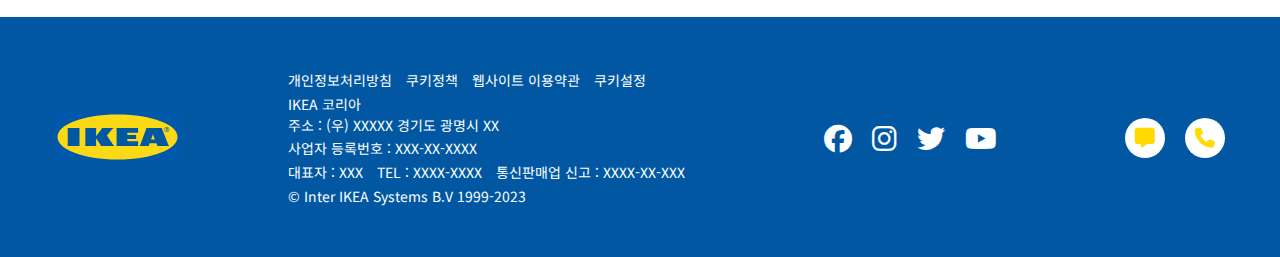
==== commit 95260efa: "modify main image" ====
--- a/index.html
+++ b/index.html
@@ -78,7 +78,6 @@
             <div class="swiper">
                 <div class="swiper-wrapper">
                     <div class="swiper-slide main01">
-                        <img src="img/main/mainslider01.png" alt="메인이미지01">
                         <div class="info">
                             <p class="main_txt">태양에너지의 세계를 향한 여정</p>
                             <p class="main_title">주머니 속 <span class="yellow">태양광</span></p>
@@ -86,15 +85,13 @@
                         </div>
                     </div>
                     <div class="swiper-slide main02">
-                        <img src="img/main/mainslider02.png" alt="메인이미지02">
                         <div class="info">
-                            <p class="main_txt">랑수트라(Rangsutra)에서 만든 작품</p>
+                            <p class="main_txt">Rangsutra에서 만든 작품</p>
                             <p class="main_title">IKEA Family 혜택</p>
                             <p class="main_txt">더 알차게 누려보세요</p>
                         </div>
                     </div>
                     <div class="swiper-slide main03">
-                        <img src="img/main/mainslider03.png" alt="메인이미지03">
                         <div class="info">
                             <p class="main_txt">IKEA에서 만나는 야외 준비물</p>
                             <p class="main_title">Outdoor Space</p>
--- a/css/style.css
+++ b/css/style.css
@@ -36,14 +36,14 @@
     background-color: #fff;
     transition: 0.3s; 
 }
-.header .inner{ width: 1170px; height: 80px; display: flex; justify-content: space-between; align-items: center;transition: 0.3s; }
+.header .inner{ width: 1170px; height: 80px; display: flex; justify-content: space-between; align-items: center; transition: 0.3s; }
 .header .inner .toggle{
     display: none; 
     position: absolute; right: 20px; top: 10px; 
     width: 30px; height: 30px; background-color: transparent; border: 0; font-size: 24px; cursor: pointer;
 }
 .header .inner .toggle i{ color: #fff; }
-.header .inner .logo > a img{ display: block; width: 120px; transition: 0.3s; } 
+.header .inner .logo a img{ display: block; width: 120px; transition: 0.3s; } 
 .header .inner .gnb_wrap .gnb{ display: flex; flex-wrap: wrap; }
 .header .inner .gnb_wrap .gnb > li{ position: relative; }
 .header .inner .gnb_wrap .gnb > li > a{ display: block; padding: 0 30px; font: bold 18px/80px 'inherit'; color: #333; }
@@ -63,25 +63,30 @@
 .header.on .inner{ height: 60px; }  
 .header.on .inner .gnb_wrap .gnb .submenu{ top: 60px; }
 .header.on .inner .gnb_wrap .gnb > li > a{ line-height: 60px; color: #fff; }
+.header.on .inner .util_menu .icon{ font: 24px/60px 'inherit'; }
 .header.on .inner .util_menu .icon i{ color: #fff; }
 @media screen and (max-width: 1200px) {
     .header{ width: 100%; }
-    .header .inner{ width: 100%; }
-    .header .gnb_wrap .gnb > li > a{ padding: 0 15px; font: 700 18px/60px 'inherit'; }
+    .header .inner{ width: 100%; padding: 0 40px; }
+    .header .inner .gnb_wrap .gnb > li > a{ padding: 0 15px; }
     .header .inner .util_menu{ padding: 0 10px; }
 }
 @media screen and (max-width: 960px) {
     .header{ background-color: #0157A2; }
     .header .inner{ height: 60px; }
-    .header .inner .logo a{ height: 50px; padding: 0 5px; }
-    .header .inner .logo img{ display: block; height: 50px; }
-    .header .inner .gnb_wrap .gnb > li > a{ padding: 0 10px; line-height: 60px; color: #fff; }
-    .header .inner .util_menu{ padding: 0 10px 0 0; }
+    .header .inner .logo a{ padding: 0 5px; }
+    .header .inner .logo a img{ width: 100px; display: block; }
+    .header .inner .gnb_wrap .gnb > li > a{ padding: 0 10px; color: #fff; font: bold 16px/60px 'inherit'; }
+    .header .inner .gnb_wrap .gnb > li > .submenu{ top: 60px; }
+    .header .inner .util_menu{ padding: 0; }
+    .header .inner .util_menu .icon{ font: 24px/60px 'inherit'; padding: 0; }
     .header .inner .util_menu .icon i{ color: #fff; }
 }
 @media screen and (max-width: 768px) {
     .header{ background-color: #0157A2; }
+    .header .inner{ padding: 0 40px; }
     .header .inner .toggle{ display: block; }
+    .header .inner .logo a img{ }
     .header .inner .gnb_wrap{
         display: none; 
         position: fixed; top: 60px; right: 0;
@@ -94,10 +99,13 @@
     
     .visual{ margin-top: 60px; }
 }
+@media screen and (max-width: 768px) {
+    .header .inner{ padding: 0 20px; }
+}
 
 /* aside */
 aside .btn_top{ 
-    position: fixed; right: calc(50% - 685px); bottom: 72px; z-index: 1;
+    position: fixed; right: calc(50% - 685px); bottom: 100px; z-index: 1;
     width: 40px; height: 40px;
     border-radius: 50%; border: 0;
     cursor: pointer; background-color: #ffdb00;
@@ -109,36 +117,43 @@
 
 /* main */
 .visual{ 
+    width: 100%;
     position: relative; margin-top: 80px;
     overflow: hidden; 
 }
 .visual .swiper{ width: 100%; overflow: visible; }
-.visual .swiper .swiper-slide img{ width: 100%; display: flex; justify-content: center; align-items: center; }
+.visual .swiper .swiper-slide{ width: 100%; height: 830px; }
+.visual .swiper .swiper-slide.main01{ background: url(../img/main/mainslider01.png) center no-repeat; background-size: cover; }
+.visual .swiper .swiper-slide.main02{ background: url(../img/main/mainslider02.png) center no-repeat; background-size: cover; }
+.visual .swiper .swiper-slide.main03{ background: url(../img/main/mainslider03.png) center no-repeat; background-size: cover; }
 .visual .swiper .swiper-slide .info{ position: absolute; left: 50%; top: 50%; transform: translate(-50%, -50%); text-align: center; }
 .visual .swiper .swiper-slide .info p{ color: #fff; }
 .visual .swiper .swiper-slide .info .main_title{ z-index: 1; font: 700 48px 'Montserrat', sans-serif; margin: 20px 0; transition: .3s; }
 .visual .swiper .swiper-slide .info .main_title .yellow{ color: #ffdb00; }
 .visual .swiper .swiper-slide .info .main_txt{ font: 500 24px 'Montserrat', sans-serif; transition: .3s; }
 .visual .swiper .swiper-slide.main02 .info p{ color: #333; }
-.visual .swiper .swiper-slide.main03 .info p:nth-of-type(2){ text-shadow: 0 2px 4px rgba(255,255,255,.7); }
 .visual .swiper .swiper-slide.main03 .info p:nth-of-type(2n-1){ text-shadow: 0 2px 4px rgba(3,3,3,0.3); }
-.visual .swiper-button-next::after, .visual .swiper-button-prev::after{ color: #fff; }
+.visual .swiper-button-next::after, .visual .swiper-button-prev::after{ color: #fff; transition: .3s; }
 .visual .swiper-button-next{ right: 20px; }
 .visual .swiper-button-prev{ left: 20px; }
 @media screen and (max-width: 1200px) {
-    .visual .swiper .swiper-slide .info .main_title{ font-size: 28px; margin: 10px 0; }
-    .visual .swiper .swiper-slide .info .main_txt{ font-size: 16px; }
+    .visual .swiper .swiper-slide .info .main_title{ font-size: 32px; margin: 10px 0; }
+    .visual .swiper .swiper-slide .info .main_txt{ font-size: 18px; }
 }
 @media screen and (max-width: 960px) {
     .visual{ margin-top: 60px; }
 }
 @media screen and (max-width: 768px) {
+    .visual .swiper-button-next::after, .visual .swiper-button-prev::after{ font-size: 24px; }
+}
+@media screen and (max-width: 480px) {
+    .visual .swiper .swiper-slide{ width: 100%; height: 500px; }
+    .visual .swiper .swiper-slide.main01{ background: url(../img/main/main01.png) center no-repeat; background-size: cover; }
+    .visual .swiper .swiper-slide.main02{ background: url(../img/main/main02.png) center no-repeat; background-size: cover; }
+    .visual .swiper .swiper-slide.main03{ background: url(../img/main/main03.png) center no-repeat; background-size: cover; }
+    .visual .swiper .swiper-slide.main02 .info p{ color: #fff; }
     .visual .swiper .swiper-slide .info .main_title{ font-size: 24px; }
-    .visual .swiper .swiper-slide .info .main_txt{ font-size: 14px; }
-}
-@media screen and (max-width: 480px) {
-    .visual .swiper .swiper-slide .info .main_title{ font-size: 24px; }
-    .visual .swiper .swiper-slide .info .main_txt{ font-size: 14px; }
+    .visual .swiper .swiper-slide .info .main_txt{ font-size: 12px; }
 }
 
 /* brand information */
@@ -182,9 +197,9 @@
     cursor: pointer;
 }
 .category .inner .wrap .icon_banner .icon_wrap i{ color: #0157A2; }
-.category .inner .wrap .icon_banner p{ font: bold 20px 'inherit'; color: #fff; text-shadow: 0 2px 4px rgba(3,3,3,0.3); }
 .category .inner .wrap .icon_banner .icon_wrap:hover{ background-color: #ffdb00; }
 .category .inner .wrap .icon_banner .icon_wrap:hover i { color: #fff; }
+.category .inner .wrap .icon_banner p{ font: bold 20px 'inherit'; color: #fff; text-shadow: 0 2px 4px rgba(3,3,3,0.3); }
 @media screen and (max-width: 1200px) {
     .category .inner .wrap{ width: 100%; }
     .category .inner .wrap .icon_banner{ width: 17.6%; }
@@ -199,6 +214,10 @@
     .category .inner .wrap .icon_banner .icon_wrap{ width: 60px; height: 60px; }
     .category .inner .wrap .icon_banner .icon_wrap i{ font-size: 24px; }
     .category .inner .wrap .icon_banner p{ font-size: 12px; }
+}
+@media screen and (max-width: 320px) {
+    .category .inner .wrap .icon_banner .icon_wrap{ width: 45px; height: 45px; }
+    .category .inner .wrap .icon_banner .icon_wrap i{ font-size: 18px; }
 }
 
 /* best product */
@@ -310,7 +329,7 @@
     .service .inner .wrap .box .icon, .service .inner .wrap .box .arrow{ font-size: 24px; }
 }
 @media screen and (max-width: 480px) {
-    .service .inner .wrap{ background-image: none; height: auto; }
+    .service .inner .wrap{ background: none; height: auto; }
     .service .inner .wrap .box{ width: 100%; padding: 0 10px; }
     .service .inner .wrap .box .txt_wrap { padding: 0 10px; }
     .service .inner .wrap .box .txt_wrap .txt{ padding: 0; }
@@ -321,19 +340,20 @@
 .showroom { padding-bottom: 150px; margin-top: 150px; background-color: rgba(255,219,0, .1); }
 .showroom .inner > .title{ text-align: center; margin-bottom: 40px; }
 .showroom .inner .wrap{ width: 100%; overflow: hidden; display: block; }
-.showroom .inner .wrap .swiper { overflow: visible; }
-.showroom .inner .wrap .swiper .swiper-wrapper .swiper-slide{ display: flex; flex-wrap: wrap;position: relative; }
-.showroom .inner .wrap .swiper .swiper-wrapper .swiper-slide img{ display: block;width: 60%; }
+.showroom .inner .wrap .swiper { position: relative; width: 100%; overflow: visible; }
+.showroom .inner .wrap .swiper .swiper-wrapper .swiper-slide{ display: flex; flex-wrap: wrap; position: relative; }
+.showroom .inner .wrap .swiper .swiper-wrapper .swiper-slide img{ display: block; width: 60%; }
 .showroom .inner .wrap .swiper .swiper-wrapper .swiper-slide .info{  
+    display: flex; flex-direction: column; align-items: center; justify-content: center;
     position: absolute; right: 0; top: 50%; transform: translateY(-50%);
-    width: 50%; padding: 90px 40px; background-color: #fff; text-align: center;
-}
-.showroom .inner .wrap .swiper .swiper-wrapper .info .title{ margin: 0 0 20px; font: 700 32px 'Noto Sans KR', sans-serif; color: #0157A2; }
-.showroom .inner .wrap .swiper .swiper-wrapper .info .txt{ margin: 0; }
+    width: 50%; height: 295px; background-color: #fff; 
+}
+.showroom .inner .wrap .swiper .swiper-wrapper .info .title{ font: 700 32px 'Noto Sans KR', sans-serif; color: #0157A2; }
+.showroom .inner .wrap .swiper .swiper-wrapper .info .txt{ padding: 0 40px; margin: 0; text-align: center; }
 .showroom .inner .wrap .swiper .swiper-wrapper .info .txt > span{ font: 700 16px/1.8 'Noto Sans KR', sans-serif; color: #ffdb00; }
 
-.showroom .inner .wrap .swiper .swiper-button-next{ width: 50px; height: 50px; right: 0; top: auto; bottom: 0; }
-.showroom .inner .wrap .swiper .swiper-button-prev{ width: 50px; height: 50px; left: auto; right: 50px; top: auto; bottom: 0; }
+.showroom .inner .wrap .swiper .swiper-button-next{ position: absolute; width: 50px; height: 50px; right: 0; top: auto; bottom: 0; }
+.showroom .inner .wrap .swiper .swiper-button-prev{ position: absolute; width: 50px; height: 50px; left: auto; right: 50px; top: auto; bottom: 0; }
 .showroom .inner .wrap .swiper .swiper-button-next::after, 
 .showroom .inner .wrap .swiper .swiper-button-prev::after{
     width: 100%; height: 100%; line-height: 50px; 
@@ -346,8 +366,8 @@
 @media screen and (max-width: 1200px) {
     .showroom .inner .wrap .swiper .swiper-wrapper .swiper-slide img{ width: 50%; object-fit: cover; }
     .showroom .inner .wrap .swiper .swiper-wrapper .swiper-slide .info{ position: static; width: 50%; padding: 100px 40px; transform: translateY(0%); text-align: left; }
-    .showroom .inner .wrap .swiper .swiper-wrapper .swiper-slide .info .title{ font-size: 24px; }
-    .showroom .inner .wrap .swiper .swiper-wrapper .swiper-slide .info .txt{ font-size: 14px; }
+    .showroom .inner .wrap .swiper .swiper-wrapper .swiper-slide .info .title{ margin: 0 0 10px; font-size: 24px; text-align: center; }
+    .showroom .inner .wrap .swiper .swiper-wrapper .swiper-slide .info .txt{ padding: 0; font-size: 14px; text-align: center; }
     .showroom .inner .wrap .swiper .swiper-button-next{ width: 30px; height: 30px; }
     .showroom .inner .wrap .swiper .swiper-button-prev{ width: 30px; height: 30px;  right: 30px; }
     .showroom .inner .wrap .swiper .swiper-button-next::after, 
@@ -357,7 +377,7 @@
     .showroom{ padding: 60px 20px; margin: 0; }
     .showroom .inner .wrap .swiper .swiper-wrapper .swiper-slide{ flex-direction: column; }
     .showroom .inner .wrap .swiper .swiper-wrapper .swiper-slide img{ width: 100%; }
-    .showroom .inner .wrap .swiper .swiper-wrapper .swiper-slide .info{ width: 100%; padding: 60px 40px; }
+    .showroom .inner .wrap .swiper .swiper-wrapper .swiper-slide .info{ width: 100%; height: 250px; padding: 0 40px; }
 }
 @media screen and (max-width: 480px) {
 
@@ -365,31 +385,34 @@
 
 /* instagram */
 .instagram{ padding-bottom: 40px; margin: 0 0 120px; }
-.instagram .inner .swiper-wrapper{ margin: 0 0 40px; }
-.instagram .inner .swiper .swiper-slide{ position: relative; width: 210px; height: 210px; overflow: hidden; }
-.instagram .inner .swiper .swiper-slide img{ display: block; width: 210px; object-fit: cover; }
-.instagram .inner .swiper .swiper-slide .more_btn{ 
+.instagram .inner .swiper-wrapper{ width: 210px; height: 210px; margin: 0 0 40px; }
+.instagram .inner .swiper .swiper-wrapper .swiper-slide{ position: relative; width: 100%; height: 100%; overflow: hidden; background-color: pink; }
+.instagram .inner .swiper .swiper-wrapper .swiper-slide img{ display: block; width: 100%; height: auto; aspect-ratio: 1/1; object-fit: cover; }
+.instagram .inner .swiper .swiper-wrapper .swiper-slide .more_btn{ 
     position: absolute; top: 0; margin: 0; 
     display: block; width: 210px; height: 210px;
     background-color: rgba(255,255,255,0.7); 
     font: 700 36px/210px 'inherit'; text-align: center;
     opacity: 0; transition: .3s;
 }
-.instagram .inner .swiper .swiper-slide:hover .more_btn{ opacity: 1; }
-@media screen and (max-width: 1200px) {
-    .instagram .inner .swiper .swiper-slide{ width: 17.6%; position: relative; }
-    .instagram .inner .swiper .swiper-slide::before{ 
-        content: ''; display: block;
-        padding-top: 17.6%; 
-    }
-    .instagram .inner .swiper .swiper-slide img{ width: 100%; object-fit: cover; }
-    .instagram .inner .swiper .swiper-slide .more_btn{ position: relative; width: 100%; height: 100%; }
+.instagram .inner .swiper .swiper-wrapper .swiper-slide:hover .more_btn{ opacity: 1; }
+@media screen and (max-width: 1200px) {
+    .instagram{ margin: 0; padding: 100px 40px; }
+    .instagram .inner .swiper-wrapper{ height: auto; }
+    .instagram .inner .swiper .swiper-wrapper .swiper-slide{ width: 17.6%; position: relative; }
+    .instagram .inner .swiper .swiper-wrapper .swiper-slide .more_btn{ display: none; }
+}
+@media screen and (max-width: 768px) {
+    .instagram{ padding: 80px 40px; }
+}
+@media screen and (max-width: 480px) {
+    .instagram{ padding: 60px 20px; }
 }
 
 /* text moving */
 .animated-title{
     position: relative; overflow: hidden; 
-    width: 100%; max-width:100%; height: auto; padding: 60px 0; margin: 0 0 50px;     
+    width: 100%; max-width:100%; height: auto; padding: 70px 0; margin: 0 0 50px;     
     font: 900 36px 'Montserrat', sans-serif; transition: .3s;
     /* overflow-x: hidden; overflow-y: hidden;  */  
 }
@@ -419,7 +442,7 @@
         transform: translateY(calc(100% - 8rem));
     }
     .animated-title .kor_content {
-        bottom: 50px;
+        bottom: 70px;
         -webkit-transform: translateY(calc(100% - 8rem)); 
         transform: translateY(calc(100% - 8rem));
     }
@@ -432,8 +455,7 @@
 .footer .inner .logo img{ display: block; height: 50px; }
 /* .footer .inner .wrap{ font: 14px 'inherit'; } */
 .footer .inner .wrap span, .footer .inner .wrap .info address{ padding-right: 10px; font: normal 14px 'Noto Sans KR', sans-serif; color: #fff; transition: .3s; }
-.footer .inner .wrap .info > div{ display: flex; }
-
+.footer .inner .wrap .info .terms{ width: 100%; }
 .footer .inner a{ padding: 0 0 0 20px; }
 .footer .inner .sns{ display: flex; font: 28px/80px 'inherit'; }
 .footer .inner .sns i{ color: #fff; }
@@ -445,6 +467,7 @@
     .footer .inner{ padding: 0; flex-direction: column; width: 100%; }
     .footer .inner .logo{ padding: 20px 40px; }
     .footer .inner > div{ width: 100%; padding: 20px 40px; background-color: rgba(255,255,255,.9); border-bottom: 1px solid #333; }
+
     .footer .inner .shortcut:last-of-type{ border-bottom: 0; }
     .footer .inner .wrap span, 
     .footer .inner .wrap .info address{ color: #333; }
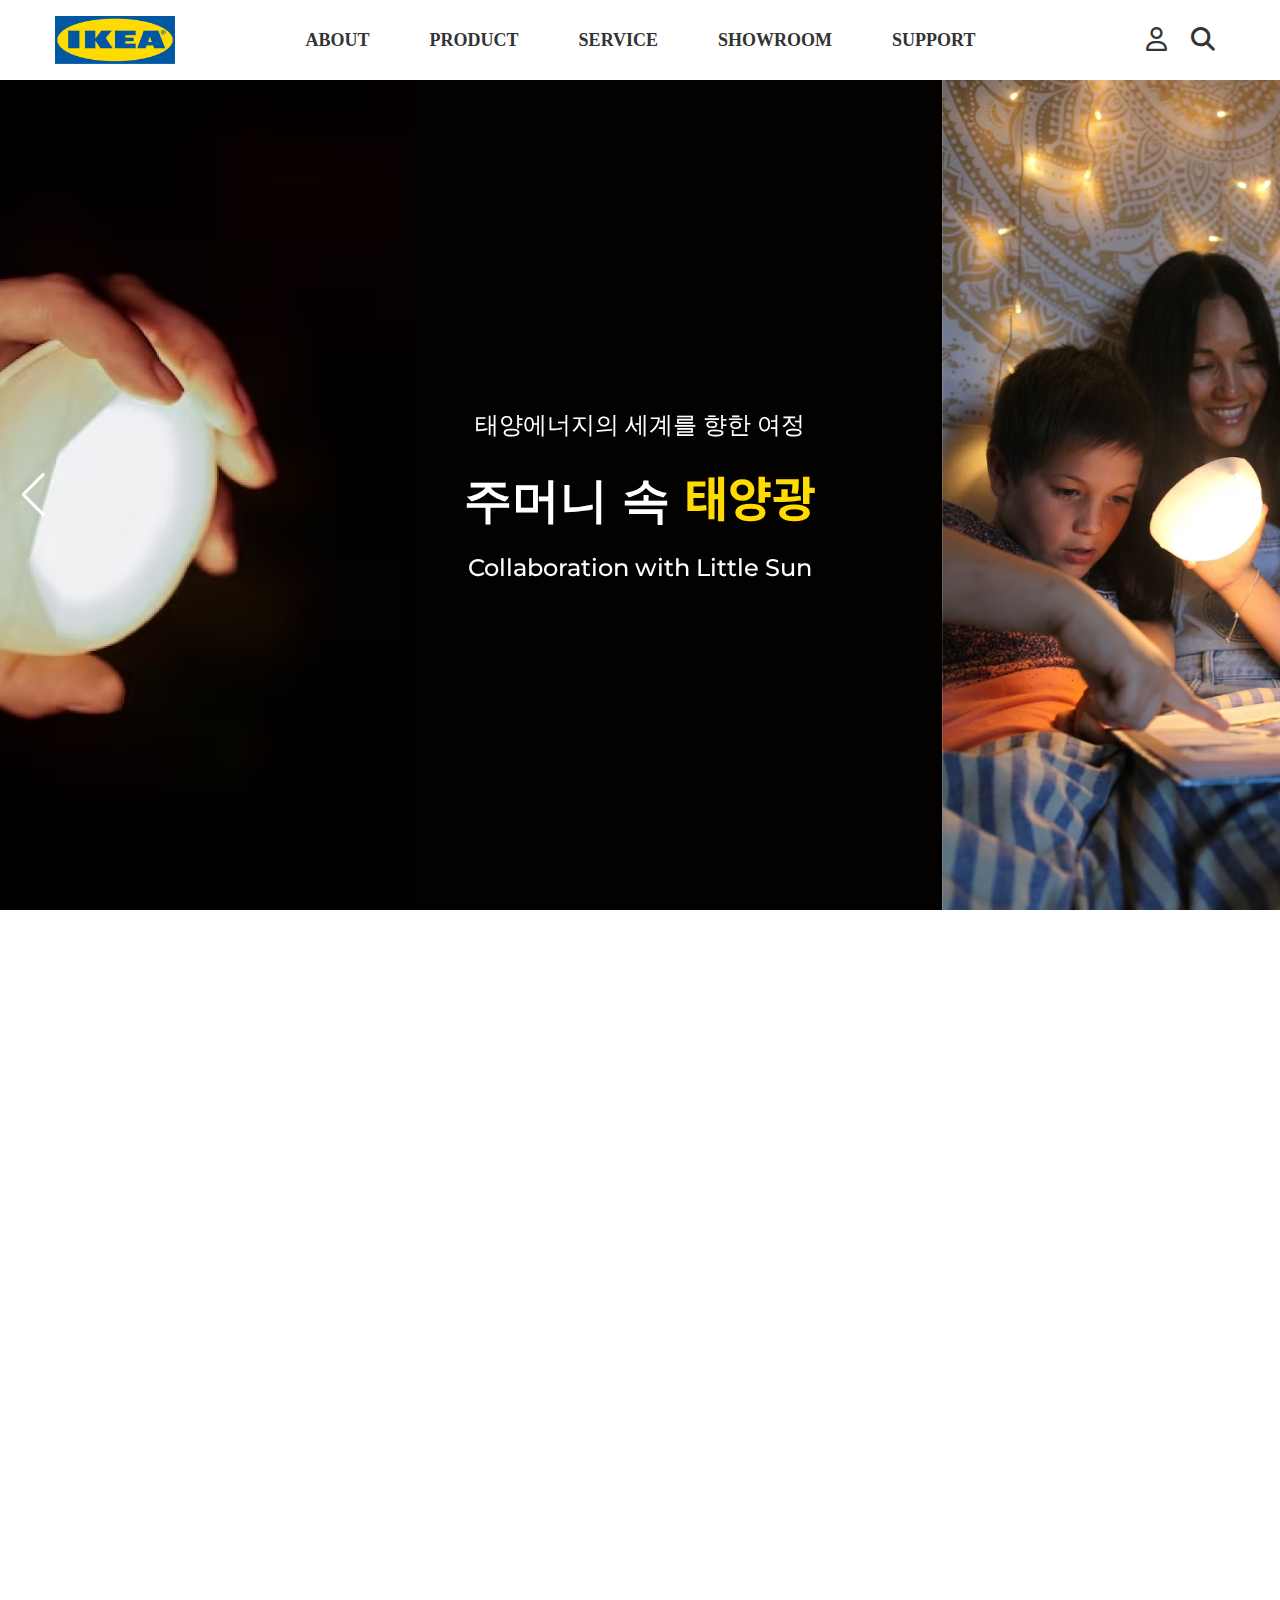
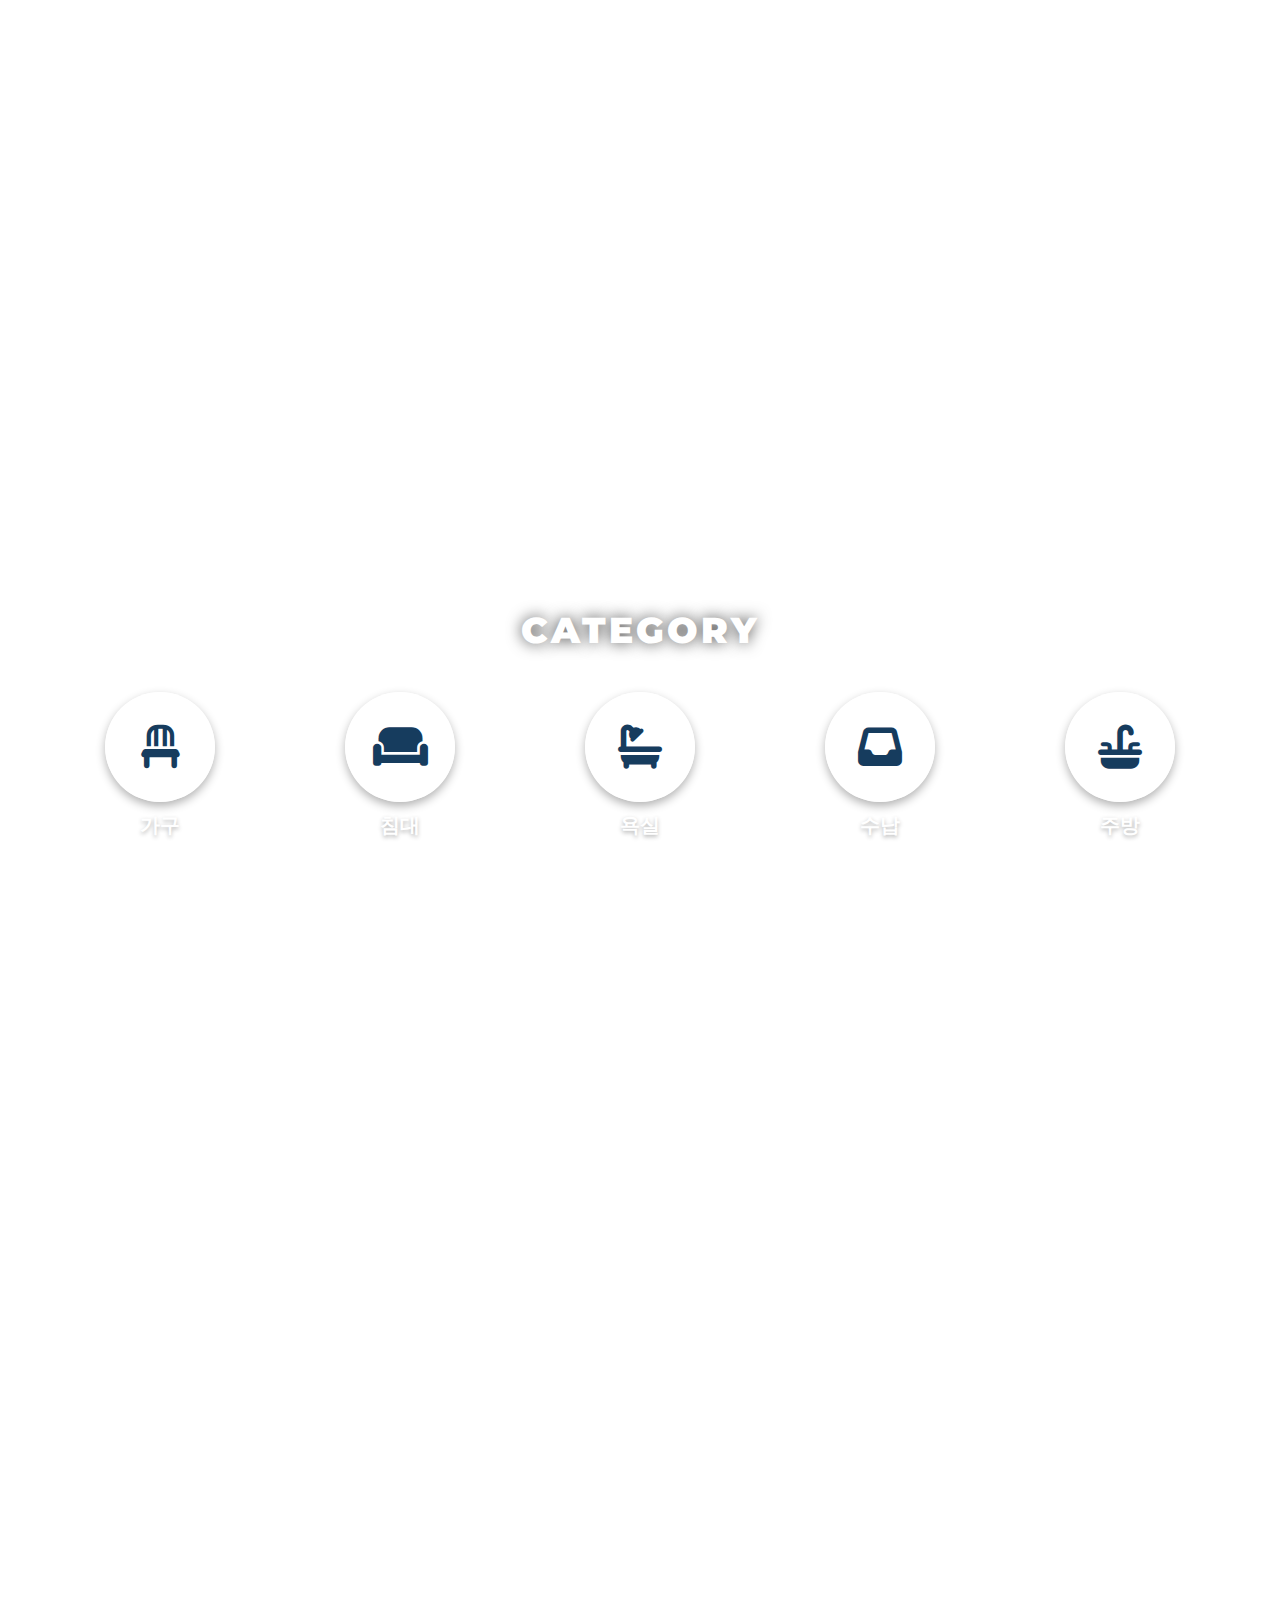
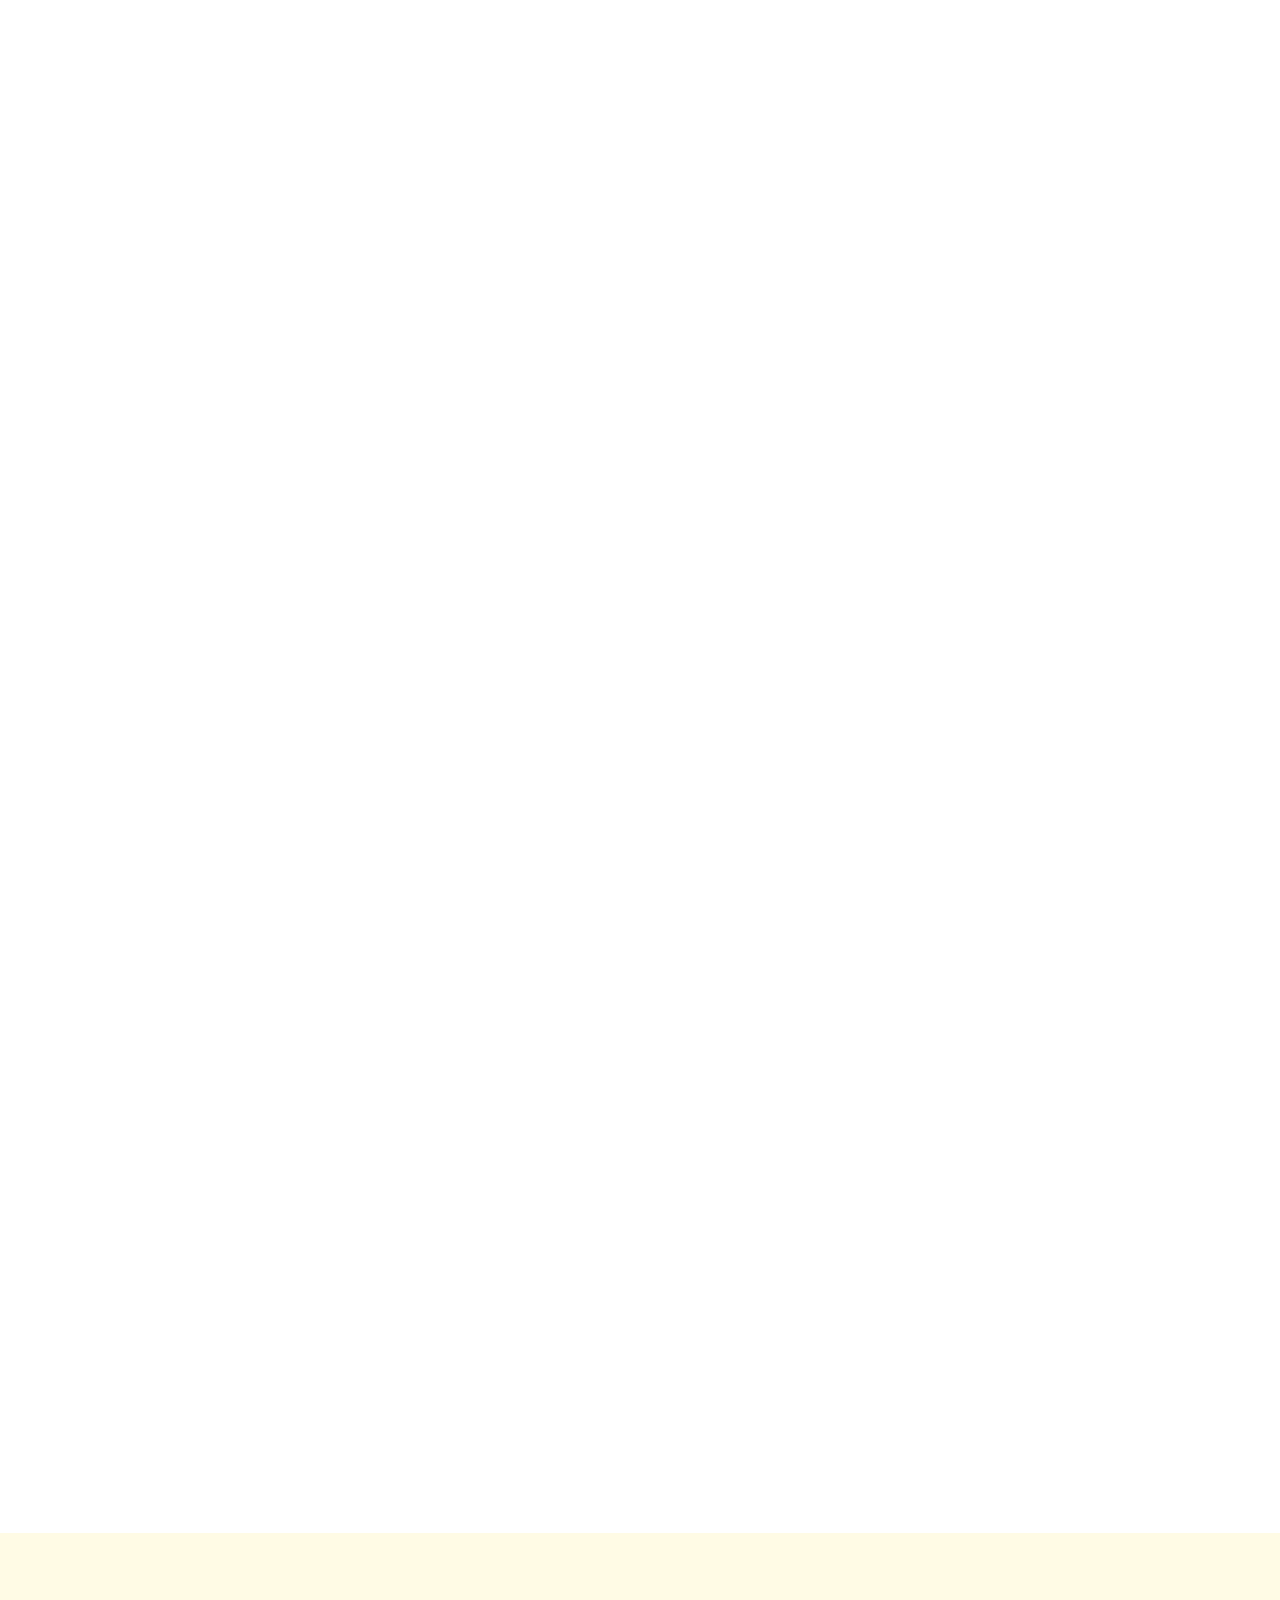
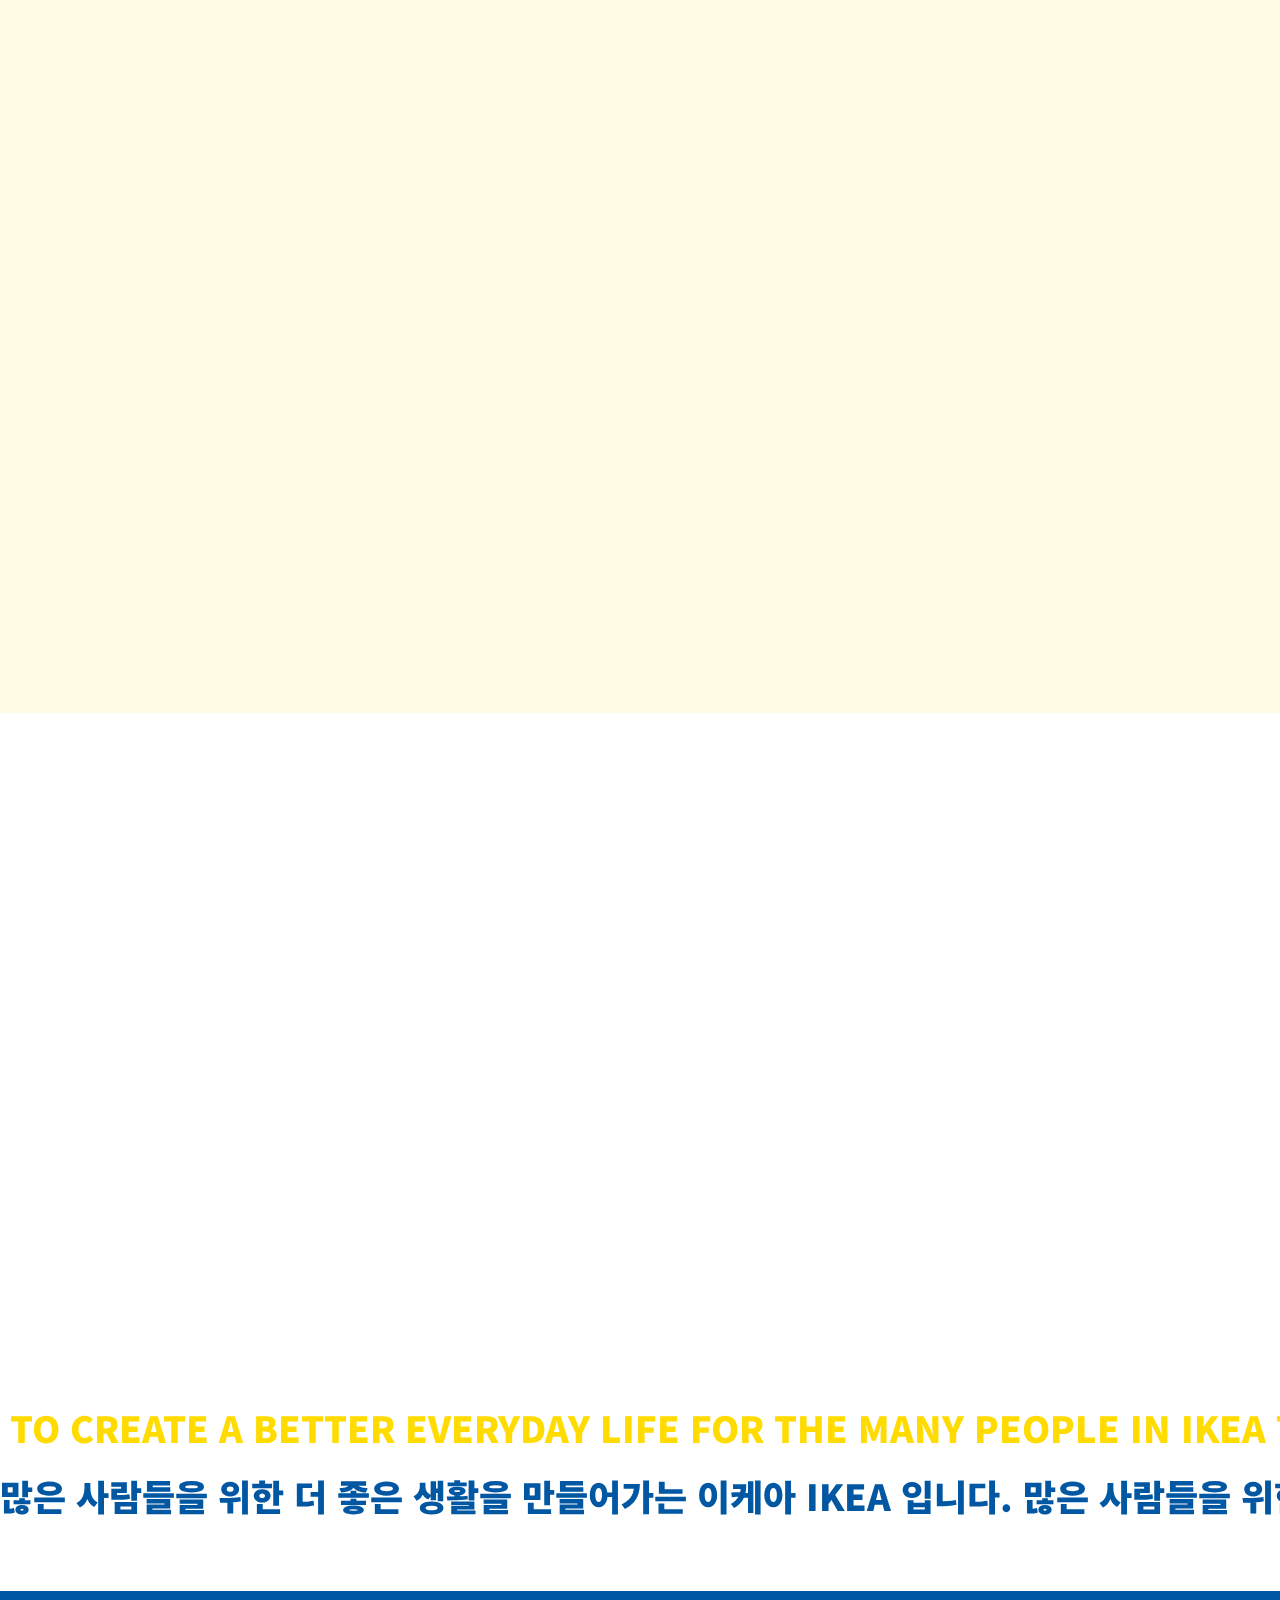
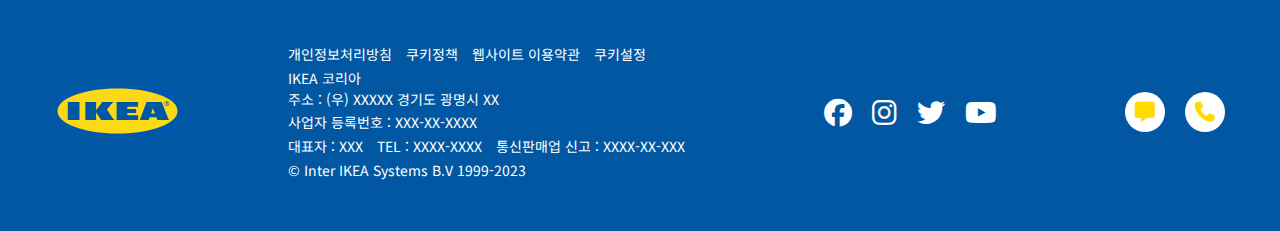
==== commit 8fe502ed: "confirm and modify" ====
--- a/index.html
+++ b/index.html
@@ -79,23 +79,23 @@
                 <div class="swiper-wrapper">
                     <div class="swiper-slide main01">
                         <div class="info">
-                            <p class="main_txt">태양에너지의 세계를 향한 여정</p>
+                            <p class="main_txt top">태양에너지의 세계를 향한 여정</p>
                             <p class="main_title">주머니 속 <span class="yellow">태양광</span></p>
-                            <p class="main_txt">Collaboration with Little Sun</p>
+                            <p class="main_txt bottom">Collaboration with Little Sun</p>
                         </div>
                     </div>
                     <div class="swiper-slide main02">
                         <div class="info">
-                            <p class="main_txt">Rangsutra에서 만든 작품</p>
+                            <p class="main_txt top">Rangsutra에서 만든 작품</p>
                             <p class="main_title">IKEA Family 혜택</p>
-                            <p class="main_txt">더 알차게 누려보세요</p>
+                            <p class="main_txt bottom">더 알차게 누려보세요</p>
                         </div>
                     </div>
                     <div class="swiper-slide main03">
                         <div class="info">
-                            <p class="main_txt">IKEA에서 만나는 야외 준비물</p>
+                            <p class="main_txt top">IKEA에서 만나는 야외 준비물</p>
                             <p class="main_title">Outdoor Space</p>
-                            <p class="main_txt">Get ready this summer at IKEA.</p>
+                            <p class="main_txt bottom">Get ready this summer at IKEA.</p>
                         </div>
                     </div>
                 </div>
@@ -127,6 +127,7 @@
         </section>
         <section class="category content">
             <div class="inner">
+                <h2 class="title">Category</h2>
                 <div class="wrap">
                     <div class="icon_banner">
                         <div class="icon_wrap"><i class="fa-solid fa-chair"></i></div>
--- a/css/style.css
+++ b/css/style.css
@@ -11,6 +11,7 @@
 /* default */
 .content{ width: 100%; padding: 150px 0; }
 .inner{ width: 1170px; margin: 0 auto; }
+.content .inner > .title{ letter-spacing: 3px; }
 .content .title{ margin: 0 0 20px; font: 900 36px 'Montserrat', sans-serif; }
 .content .txt{ margin: 0 0 40px; font: 16px 'Noto Sans KR', sans-serif; }
 .content .wrap{ display: flex; flex-wrap: wrap; justify-content: space-between; }
@@ -76,7 +77,7 @@
     .header .inner{ height: 60px; }
     .header .inner .logo a{ padding: 0 5px; }
     .header .inner .logo a img{ width: 100px; display: block; }
-    .header .inner .gnb_wrap .gnb > li > a{ padding: 0 10px; color: #fff; font: bold 16px/60px 'inherit'; }
+    .header .inner .gnb_wrap .gnb > li > a{ padding: 0 20px; color: #fff; font: bold 16px/60px 'inherit'; }
     .header .inner .gnb_wrap .gnb > li > .submenu{ top: 60px; }
     .header .inner .util_menu{ padding: 0; }
     .header .inner .util_menu .icon{ font: 24px/60px 'inherit'; padding: 0; }
@@ -85,22 +86,22 @@
 @media screen and (max-width: 768px) {
     .header{ background-color: #0157A2; }
     .header .inner{ padding: 0 40px; }
-    .header .inner .toggle{ display: block; }
-    .header .inner .logo a img{ }
+    .header .inner .toggle{ display: block; right: 40px; }
     .header .inner .gnb_wrap{
         display: none; 
         position: fixed; top: 60px; right: 0;
         width: 300px; height: 100%; background-color: #0157A2; 
     }
     .header .inner .gnb_wrap .gnb > li {width: 100%; }
-    .header .inner .gnb_wrap .gnb > li > .submenu{ position: static; text-align: left; padding-left: 20px; }
+    .header .inner .gnb_wrap .gnb > li > .submenu{ position: static; text-align: left; padding-left: 30px; }
     .header .inner .gnb_wrap .gnb > li > a{ font: 700 16px/60px 'inherit'; }    
     .header .inner .util_menu{ display: none; }
     
     .visual{ margin-top: 60px; }
 }
-@media screen and (max-width: 768px) {
+@media screen and (max-width: 480px) {
     .header .inner{ padding: 0 20px; }
+    .header .inner .toggle{ display: block; right: 20px; }
 }
 
 /* aside */
@@ -128,9 +129,12 @@
 .visual .swiper .swiper-slide.main03{ background: url(../img/main/mainslider03.png) center no-repeat; background-size: cover; }
 .visual .swiper .swiper-slide .info{ position: absolute; left: 50%; top: 50%; transform: translate(-50%, -50%); text-align: center; }
 .visual .swiper .swiper-slide .info p{ color: #fff; }
-.visual .swiper .swiper-slide .info .main_title{ z-index: 1; font: 700 48px 'Montserrat', sans-serif; margin: 20px 0; transition: .3s; }
+.visual .swiper .swiper-slide .info .main_title{ z-index: 1; font: 700 48px 'Montserrat', sans-serif; margin: 20px 0; opacity: 0; transition: .3s .5s; }
 .visual .swiper .swiper-slide .info .main_title .yellow{ color: #ffdb00; }
-.visual .swiper .swiper-slide .info .main_txt{ font: 500 24px 'Montserrat', sans-serif; transition: .3s; }
+.visual .swiper .swiper-slide .info .top{ font: 500 24px 'Montserrat', sans-serif; opacity: 0; transition: .3s 0s; }
+.visual .swiper .swiper-slide .info .bottom{ font: 500 24px 'Montserrat', sans-serif; opacity: 0; transition: .3s 1s; }
+.visual .swiper .swiper-slide-active .info .main_title{ opacity: 1; }
+.visual .swiper .swiper-slide-active .info .main_txt{ opacity: 1; }
 .visual .swiper .swiper-slide.main02 .info p{ color: #333; }
 .visual .swiper .swiper-slide.main03 .info p:nth-of-type(2n-1){ text-shadow: 0 2px 4px rgba(3,3,3,0.3); }
 .visual .swiper-button-next::after, .visual .swiper-button-prev::after{ color: #fff; transition: .3s; }
@@ -141,16 +145,22 @@
     .visual .swiper .swiper-slide .info .main_txt{ font-size: 18px; }
 }
 @media screen and (max-width: 960px) {
+    .visual .swiper .swiper-slide{ width: 100%; height: 500px; }
+    .visual .swiper .swiper-slide.main01{ background: url(../img/main/main_tablet01.png) center no-repeat; background-size: cover; }
+    .visual .swiper .swiper-slide.main02{ background: url(../img/main/main_tablet02.png) center no-repeat; background-size: cover; }
+    .visual .swiper .swiper-slide.main03{ background: url(../img/main/main_tablet03.png) center no-repeat; background-size: cover; }
+    .visual .swiper .swiper-slide .info{ left: 70%; width: 100%; }
     .visual{ margin-top: 60px; }
 }
 @media screen and (max-width: 768px) {
     .visual .swiper-button-next::after, .visual .swiper-button-prev::after{ font-size: 24px; }
 }
 @media screen and (max-width: 480px) {
-    .visual .swiper .swiper-slide{ width: 100%; height: 500px; }
+    .visual .swiper .swiper-slide{ width: 100%; }
     .visual .swiper .swiper-slide.main01{ background: url(../img/main/main01.png) center no-repeat; background-size: cover; }
     .visual .swiper .swiper-slide.main02{ background: url(../img/main/main02.png) center no-repeat; background-size: cover; }
     .visual .swiper .swiper-slide.main03{ background: url(../img/main/main03.png) center no-repeat; background-size: cover; }
+    .visual .swiper .swiper-slide .info{ left: 50%; }
     .visual .swiper .swiper-slide.main02 .info p{ color: #fff; }
     .visual .swiper .swiper-slide .info .main_title{ font-size: 24px; }
     .visual .swiper .swiper-slide .info .main_txt{ font-size: 12px; }
@@ -183,115 +193,122 @@
 }
 
 /* category icon shortcuts */
-.category{ width: 100%; padding: 60px 0; margin: 150px 0;
+.category{ width: 100%; 
     background: url(../img/main/category.jpg) no-repeat fixed;
     background-size: cover;
 }
-.category .inner .wrap{ display: flex; justify-content: space-between; flex-wrap: wrap; width: 1170px; margin: 0 auto; }
-.category .inner .wrap .icon_banner{ width: 210px; text-align: center; }
-.category .inner .wrap .icon_banner .icon_wrap{ 
+.category .title{text-align: center; margin: 0 0  40px; color: #fff; text-transform: uppercase; text-shadow: 0 0 15px rgba(0, 0, 0, 0.7);}
+.category .wrap{ display: flex; justify-content: space-between; flex-wrap: wrap; width: 1170px; margin: 0 auto; }
+.category .icon_banner{ width: 210px; text-align: center; }
+.category .icon_banner .icon_wrap{ 
     display: flex; align-items: center; justify-content: center;
-    width: 100px; height: 100px; margin: 0 auto 10px; 
-    font: 48px 'inherit'; border-radius: 100%; background-color: rgba(255,255,255,.8);
+    width: 110px; height: 110px; margin: 0 auto 10px; 
+    font: 44px 'inherit'; border-radius: 100%; background-color: rgba(255,255,255,.8);
     box-shadow: 0 4px 10px rgba(3,3,3,.3); transition: .5s;
     cursor: pointer;
 }
-.category .inner .wrap .icon_banner .icon_wrap i{ color: #0157A2; }
-.category .inner .wrap .icon_banner .icon_wrap:hover{ background-color: #ffdb00; }
-.category .inner .wrap .icon_banner .icon_wrap:hover i { color: #fff; }
-.category .inner .wrap .icon_banner p{ font: bold 20px 'inherit'; color: #fff; text-shadow: 0 2px 4px rgba(3,3,3,0.3); }
+.category .icon_banner .icon_wrap i{ color: #163c5e; }
+.category .icon_banner .icon_wrap:hover{ background-color: #ffdb00; }
+.category .icon_banner .icon_wrap:hover i { color: #fff; }
+.category .icon_banner p{ font: bold 20px 'inherit'; color: #fff; text-shadow: 0 2px 4px rgba(3,3,3,0.3); }
 @media screen and (max-width: 1200px) {
     .category .inner .wrap{ width: 100%; }
-    .category .inner .wrap .icon_banner{ width: 17.6%; }
-}
-@media screen and (max-width: 768px) {
-    .category{ width: 100%; padding: 20px 40px; margin: 0; }
-    .category .inner .wrap .icon_banner .icon_wrap{ width: 80px; height: 80px; margin-bottom: 10px; }
-    .category .inner .wrap .icon_banner .icon_wrap i{ font-size: 36px; }
+    .category .icon_banner{ width: 17.6%; }
+}
+@media screen and (max-width: 768px) {
+    .category{ width: 100%; padding: 40px; margin: 0; }
+    .category .icon_banner .icon_wrap{ width: 80px; height: 80px; margin-bottom: 10px; }
+    .category .icon_banner .icon_wrap i{ font-size: 36px; }
 }
 @media screen and (max-width: 480px) {
     .category{ padding: 20px; }
-    .category .inner .wrap .icon_banner .icon_wrap{ width: 60px; height: 60px; }
-    .category .inner .wrap .icon_banner .icon_wrap i{ font-size: 24px; }
-    .category .inner .wrap .icon_banner p{ font-size: 12px; }
+    .category .icon_banner .icon_wrap{ width: 60px; height: 60px; }
+    .category .icon_banner .icon_wrap i{ font-size: 24px; }
+    .category .icon_banner p{ font-size: 12px; }
 }
 @media screen and (max-width: 320px) {
-    .category .inner .wrap .icon_banner .icon_wrap{ width: 45px; height: 45px; }
-    .category .inner .wrap .icon_banner .icon_wrap i{ font-size: 18px; }
+    .category .icon_banner .icon_wrap{ width: 45px; height: 45px; }
+    .category .icon_banner .icon_wrap i{ font-size: 18px; }
 }
 
 /* best product */
-.best .inner .wrap .tab_wrap a{ height: 22px; font: bold 18px 'Montserrat', sans-serif; color: #999; }
-.best .inner .wrap .tab_wrap{ display: flex; justify-content: space-between; width: 100%; margin: 0 0 30px; }
-.best .inner .wrap .all_btn:hover{ border-bottom: 2px solid #999; }
-
-.best .inner .wrap .tab_wrap .tab_btn{ display: flex; align-items: center; }
-.best .inner .wrap .tab_wrap .tab_btn > li{ position: relative; padding: 0 30px; }
-.best .inner .wrap .tab_wrap .tab_btn > li::after{
+
+.best .tab_wrap{ display: flex; justify-content: space-between; width: 100%; margin: 0 0 30px; }
+.best .tab_wrap a{ height: 22px; font: bold 18px 'Montserrat', sans-serif; color: #999; }
+
+.best .tab_wrap .all_btn{display: inline-block; }
+.best .tab_wrap .all_btn:hover{ border-bottom: 2px solid #999; }
+
+.best .tab_wrap .tab_btn{ display: flex;justify-content: center; }
+.best .tab_wrap .tab_btn > li{ position: relative; padding: 0 30px; }
+.best .tab_wrap .tab_btn > li::after{
     position: absolute; left: 0; top: 4px;
     content: ''; 
     width: 1px; height: 14px; background-color: #999; text-align: center; 
 }
-.best .inner .wrap .tab_wrap .tab_btn > li:first-of-type{padding-left: 0;}
-.best .inner .wrap .tab_wrap .tab_btn > li:first-of-type::after{ display: none; }
-.best .inner .wrap .tab_wrap .tab_btn > li.on a{ color: #0157A2; }
-
-.best .inner .wrap .tab_content{ width: 100%; display: none; }
-.best .inner .wrap .tab_content.on{ display: block; }
-.best .inner .wrap .tab_content .top_box{ width: 100%; margin: 0 0 20px; display: flex; justify-content: space-between; align-items: center; }
-.best .inner .wrap .tab_content .top_box > .txt{ width: 50%; padding: 0 30px; margin: 0; text-align: center; }
-.best .inner .wrap .tab_content .top_box > .txt p{ margin: 0 0 20px; }
-.best .inner .wrap .tab_content .top_box > .txt > .name{ font: bold 36px 'Montserrat', sans-serif; color: #ffdb00; }
-.best .inner .wrap .tab_content .top_box > .txt > .kind{ font-weight: 700; }
-.best .inner .wrap .tab_content .top_box > .txt > .more_btn{ width: 50%; padding: 10px 0; margin: 0 auto; font: bold 16px 'Montserrat', sans-serif; border: 1px solid #0157A2; color: #0157A2; transition: .3s; }
-.best .inner .wrap .tab_content .top_box > .txt > a:hover{ background-color: #0157A2; color: #fff; }
-.best .inner .wrap .tab_content .top_box > a{ width: 50%; height: 360px; }
-.best .inner .wrap .tab_content .top_box > a >img{ display: block; width: 100%; height: 100%; object-fit: cover; }
-
-.best .inner .wrap .tab_content .bottom_box{ width: 100%; display: flex; justify-content: space-between; }
-.best .inner .wrap .tab_content .bottom_box .prod{ position: relative; width: 270px; }
-.best .inner .wrap .tab_content .bottom_box .prod .pic{ width: 270px; height: 270px; overflow: hidden; } 
-.best .inner .wrap .tab_content .bottom_box .prod .pic img{ display: block; width: 100%; object-fit: cover; }
-.best .inner .wrap .tab_content .bottom_box .prod .pic .info{ 
+.best .tab_wrap .tab_btn > li:first-of-type{padding-left: 0;}
+.best .tab_wrap .tab_btn > li:first-of-type::after{ display: none; }
+.best .tab_wrap .tab_btn > li.on a{ color: #0157A2; }
+
+.best .tab_content{ width: 100%; display: none; }
+.best .tab_content.on{ display: block; }
+.best .tab_content .top_box{ width: 100%; margin: 0 0 20px; display: flex; justify-content: space-between; align-items: center; }
+.best .tab_content .top_box > .txt{ width: 50%; padding: 0 30px; margin: 0; text-align: center; }
+.best .tab_content .top_box > .txt p{ margin: 0 0 20px; }
+.best .tab_content .top_box > .txt > .name{ font: bold 36px 'Montserrat', sans-serif; color: #ffdb00; }
+.best .tab_content .top_box > .txt > .kind{ font-weight: 700; }
+.best .tab_content .top_box > .txt > .more_btn{ width: 50%; padding: 10px 0; margin: 0 auto; font: bold 16px 'Montserrat', sans-serif; border: 1px solid #0157A2; color: #0157A2; transition: .3s; }
+.best .tab_content .top_box > .txt > a:hover{ background-color: #0157A2; color: #fff; }
+.best .tab_content .top_box > a{ width: 50%; height: 360px; }
+.best .tab_content .top_box > a >img{ display: block; width: 100%; height: 100%; object-fit: cover; }
+
+.best .tab_content .bottom_box{ width: 100%; display: flex; justify-content: space-between; }
+.best .tab_content .bottom_box .prod{ position: relative; width: 270px; }
+.best .tab_content .bottom_box .prod .pic{ width: 270px; height: 270px; overflow: hidden; } 
+.best .tab_content .bottom_box .prod .pic img{ display: block; width: 100%; object-fit: cover; }
+.best .tab_content .bottom_box .prod .pic .info{ 
     position: absolute; left: 0; top: 0;
     display: flex; flex-direction: column; justify-content: center; align-items: center;
     width: 100%; height: 100%; text-align: center; 
     background-color: rgba(255,255,255,.7); 
     opacity: 0; cursor: pointer; transition: .3s;
 }
-.best .inner .wrap .tab_content .bottom_box .prod .pic .info .name{ margin: 0 0 10px; font-weight: bold; }
-.best .inner .wrap .tab_content .bottom_box .prod .pic .info .kind{ font-size: 14px; color: #666; }
-.best .inner .wrap .tab_content .bottom_box .prod:hover .info{ opacity: 1; }
-@media screen and (max-width: 1200px) {
-    .best .inner .wrap .tab_content .top_box .more_btn{ padding: 0 40px; font-size: 14px; }
+.best .tab_content .bottom_box .prod .pic .info .name{ margin: 0 0 10px; font-weight: bold; }
+.best .tab_content .bottom_box .prod .pic .info .kind{ font-size: 14px; color: #666; }
+.best .tab_content .bottom_box .prod:hover .info{ opacity: 1; }
+@media screen and (max-width: 1200px) {
+    .best .tab_content .top_box .more_btn{ padding: 0 40px; font-size: 14px; }
     
-    .best .inner .wrap .tab_content .bottom_box .prod{ width: 22.75%; }
-    .best .inner .wrap .tab_content .bottom_box .prod .pic{ width: 100%; height: auto; }
-    .best .inner .wrap .tab_content .bottom_box .prod .pic .info .name{ font-size: 14px; }
-    .best .inner .wrap .tab_content .bottom_box .prod .pic .info .kind{ font-size: 12px; font-weight: 500; }
-}
-@media screen and (max-width: 768px) {
-    .best .inner .wrap .tab_wrap a{ font-size: 14px; }
-    .best .inner .wrap .tab_wrap .tab_btn > li{ padding: 0 15px; }
-    .best .inner .wrap .tab_wrap .tab_btn > li::after{ top: 2px; font-size: 10px; }
-
-    .best .inner .wrap .tab_content .top_box > .txt p{ margin: 0 0 10px; }
-    .best .inner .wrap .tab_content .top_box > a{ width: 100%; height: auto; }    
-    .best .inner .wrap .tab_content .top_box > .txt{ padding: 0 10px; }
-    .best .inner .wrap .tab_content .top_box > .txt > .name{ font-size: 24px}
-    .best .inner .wrap .tab_content .top_box > .txt > .kind{ margin-bottom: 10px; font-size: 14px; } 
-    .best .inner .wrap .tab_content .top_box > .txt > .price{ font-size: 12px; }
-    .best .inner .wrap .tab_content .top_box > .txt > .more_btn{ width: 100%; padding: 10px 0; font-size: 14px; }
-}
-@media screen and (max-width: 480px) {
-    .best .inner .wrap .tab_wrap{ display: block; }
-    .best .inner .wrap .tab_wrap .tab_btn a{ font-size: 12px; }
-    .best .inner .wrap .all_btn{ display: inline; float: right; font-size: 12px; }
-
-    .best .inner .wrap .tab_content .top_box > .txt > .name{ font-size: 18px}
-    .best .inner .wrap .tab_content .top_box > .txt > .kind{ font-size: 14px; } 
-    .best .inner .wrap .tab_content .top_box > .txt > .more_btn{ padding: 5px 0; font-size: 12px; }
-    .best .inner .wrap .tab_content .bottom_box .prod .pic .info .kind{ display: none; }
+    .best .tab_content .bottom_box .prod{ width: 22.75%; }
+    .best .tab_content .bottom_box .prod .pic{ width: 100%; height: auto; }
+    .best .tab_content .bottom_box .prod .pic .info .name{ font-size: 14px; }
+    .best .tab_content .bottom_box .prod .pic .info .kind{ font-size: 12px; font-weight: 500; }
+}
+@media screen and (max-width: 768px) {
+    .best .tab_wrap{flex-wrap: wrap; justify-content: center; }
+    .best .tab_wrap .tab_btn{width: 100%;}
+    .best .tab_wrap .all_btn{text-align: center; }
+
+    .best .tab_wrap a{ font-size: 14px; }
+    .best .tab_wrap .tab_btn > li{ padding: 0 20px; }
+    .best .tab_wrap .tab_btn > li::after{ top: 2px; font-size: 10px; }
+
+    .best .tab_content .top_box > .txt p{ margin: 0 0 10px; }
+    .best .tab_content .top_box > a{ width: 100%; height: auto; }    
+    .best .tab_content .top_box > .txt{ padding: 0 10px; }
+    .best .tab_content .top_box > .txt > .name{ font-size: 24px}
+    .best .tab_content .top_box > .txt > .kind{ margin-bottom: 10px; font-size: 14px; } 
+    .best .tab_content .top_box > .txt > .price{ font-size: 12px; }
+    .best .tab_content .top_box > .txt > .more_btn{ width: 100%; padding: 10px 0; font-size: 14px; }
+}
+@media screen and (max-width: 480px) {
+    .best .tab_wrap .tab_btn a{ font-size: 12px; }
+    .best .all_btn{ font-size: 12px; }
+
+    .best .tab_content .top_box > .txt > .name{ font-size: 18px}
+    .best .tab_content .top_box > .txt > .kind{ font-size: 14px; } 
+    .best .tab_content .top_box > .txt > .more_btn{ padding: 5px 0; font-size: 12px; }
+    .best .tab_content .bottom_box .prod .pic .info .kind{ display: none; }
 }
 
 /* service */
@@ -300,25 +317,25 @@
     width: 100%; height: 500px;
     background: url(../img/main/service.jpeg) right center no-repeat;
 }
-.service .inner .wrap .box{ 
+.service .box{ 
     position: relative; display: flex; 
     width: 40%; height: 80px; border: 1px solid #0157A2; border-bottom: 0; 
     background-color: #fff; cursor: pointer; 
 }
-.service .inner .wrap .box:last-of-type{ border-bottom: 1px solid #0157A2; }
-.service .inner .wrap .box .icon{ width: 15%; font: 32px/79px 'inherit'; text-align: center; transition: .3s; padding: 0 10px; }
-.service .inner .wrap .box .txt_wrap{ position: absolute; top: 50%; transform: translateY(-50%); margin: 0 0 0 15%; }
-.service .inner .wrap .box .txt_wrap .title{ margin: 0 0 5px; font-size: 18px; }
-.service .inner .wrap .box .txt_wrap .txt{ font-size: 12px; margin: 0; } 
-.service .inner .wrap .box .arrow{ 
+.service .box:last-of-type{ border-bottom: 1px solid #0157A2; }
+.service .box .icon{ width: 15%; font: 32px/79px 'inherit'; text-align: center; transition: .3s; padding: 0 10px; }
+.service .box .txt_wrap{ position: absolute; top: 50%; transform: translateY(-50%); margin: 0 0 0 15%; }
+.service .box .txt_wrap .title{ margin: 0 0 5px; font-size: 18px; }
+.service .box .txt_wrap .txt{ font-size: 12px; margin: 0; } 
+.service .box .arrow{ 
     position: absolute; top: 0; right: -10px;
     width: 15%; font: 32px/79px 'inherit'; transition: .5s;
 }
-.service .inner .wrap .box .arrow i{ color: #eee; }
-.service .inner .wrap .box:hover{ background-color: #0157A2; border: none; }
-.service .inner .wrap .box:hover .icon i{ color: #fff; }
-.service .inner .wrap .box:hover .txt_wrap p{ color: #fff; }
-.service .inner .wrap .box:hover .arrow{ right: -20px; color: #fff; }
+.service .box .arrow i{ color: #eee; }
+.service .box:hover{ background-color: #0157A2; border: none; }
+.service .box:hover .icon i{ color: #fff; }
+.service .box:hover .txt_wrap p{ color: #fff; }
+.service .box:hover .arrow{ right: -20px; color: #fff; }
 @media screen and (max-width: 1200px) {
     .service .inner .wrap{ background-size: 680px; }
     .service .inner .wrap .box{ width: 60%; }
@@ -374,13 +391,13 @@
     .showroom .inner .wrap .swiper .swiper-button-prev::after{ font-size: 16px; line-height: 30px; }
 }
 @media screen and (max-width: 768px) {
-    .showroom{ padding: 60px 20px; margin: 0; }
+    .showroom{ padding: 60px 40px; margin: 0; }
     .showroom .inner .wrap .swiper .swiper-wrapper .swiper-slide{ flex-direction: column; }
     .showroom .inner .wrap .swiper .swiper-wrapper .swiper-slide img{ width: 100%; }
     .showroom .inner .wrap .swiper .swiper-wrapper .swiper-slide .info{ width: 100%; height: 250px; padding: 0 40px; }
 }
 @media screen and (max-width: 480px) {
-
+    .showroom{ padding: 60px 20px; margin: 0; }
 }
 
 /* instagram */
@@ -418,12 +435,12 @@
 }
 .animated-title .eng_content{
     position: absolute; top: 0; white-space: nowrap; color: #ffdb00;
-    will-change: transform; animation: marquee_eng 60s linear infinite; 
+    will-change: transform; animation: marquee_eng 200s linear infinite; 
 }
 .animated-title .kor_content{
     position: absolute; bottom: 20px;
     white-space: nowrap; will-change: transform;
-    animation: marquee_kor 60s linear infinite; color: #0157A2;
+    animation: marquee_kor 200s linear infinite; color: #0157A2;
 }
 @keyframes marquee_eng{
     from { transform: translateX(0); }
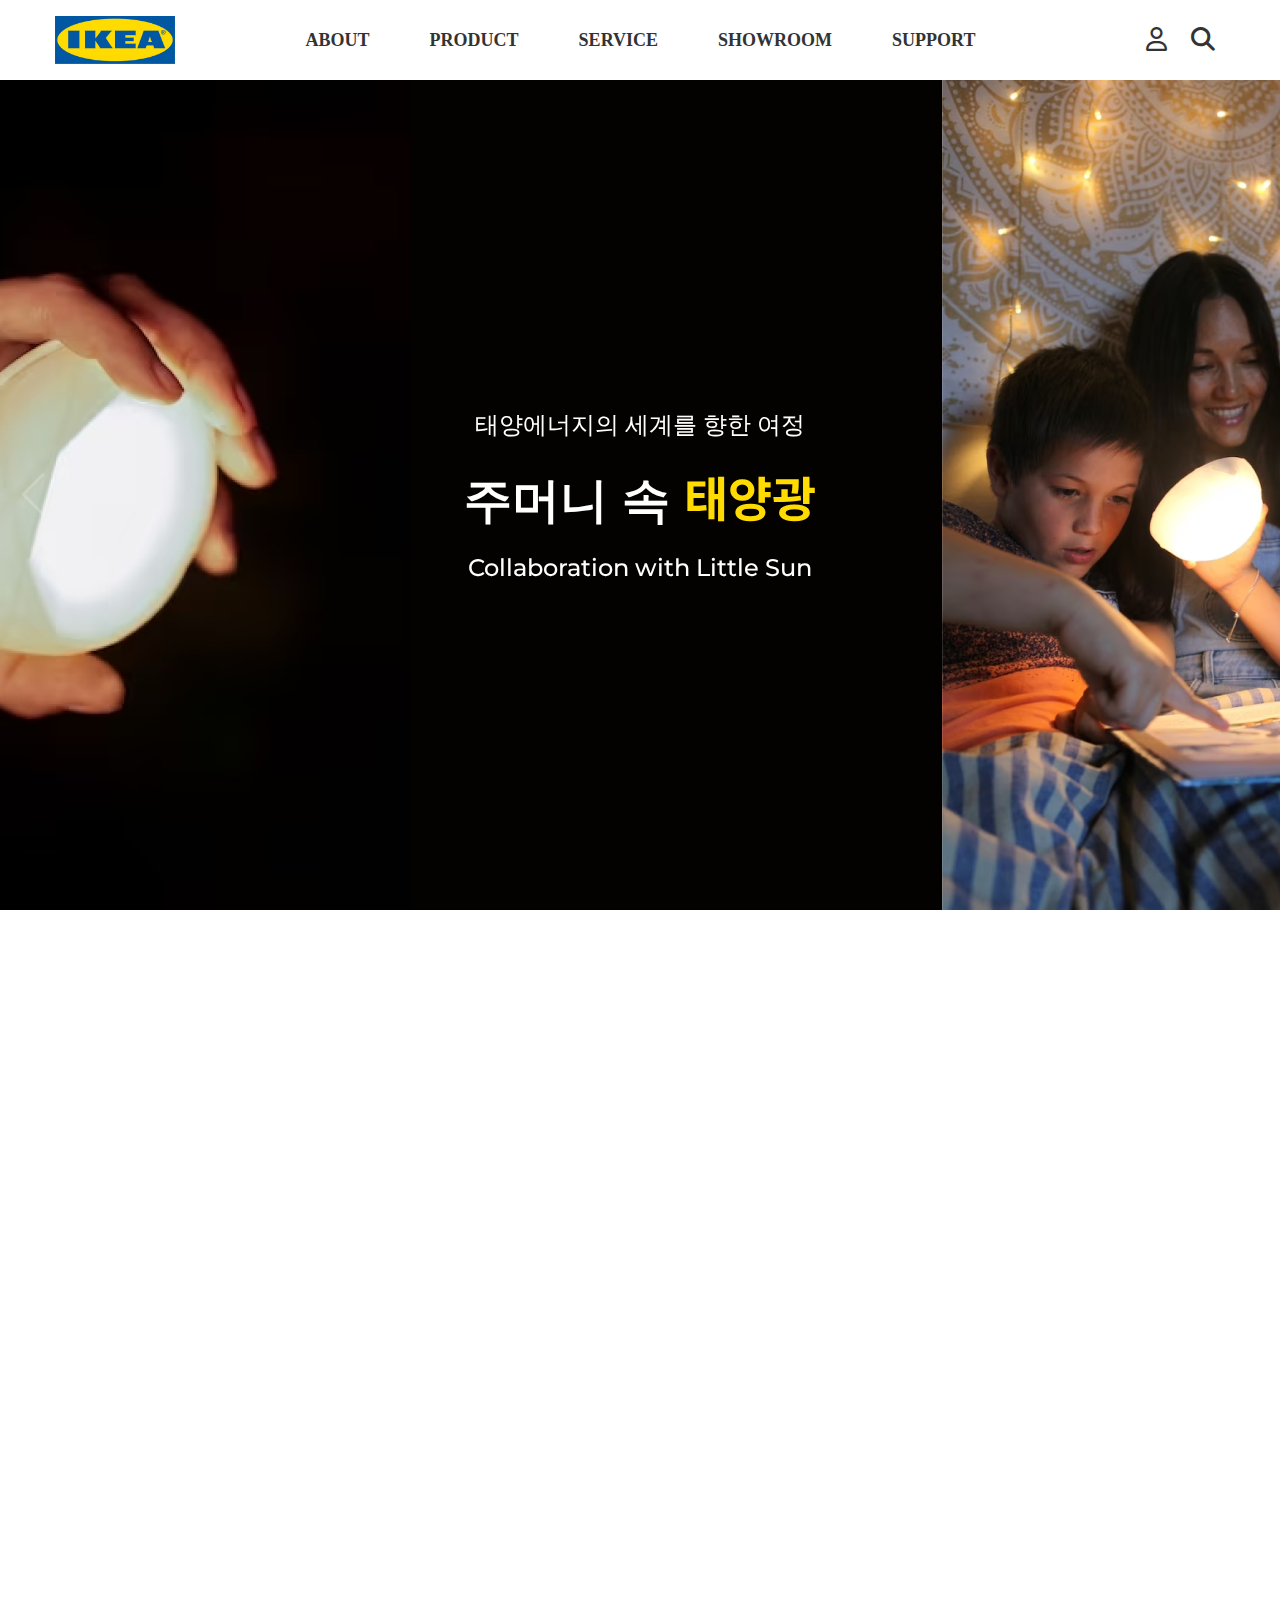
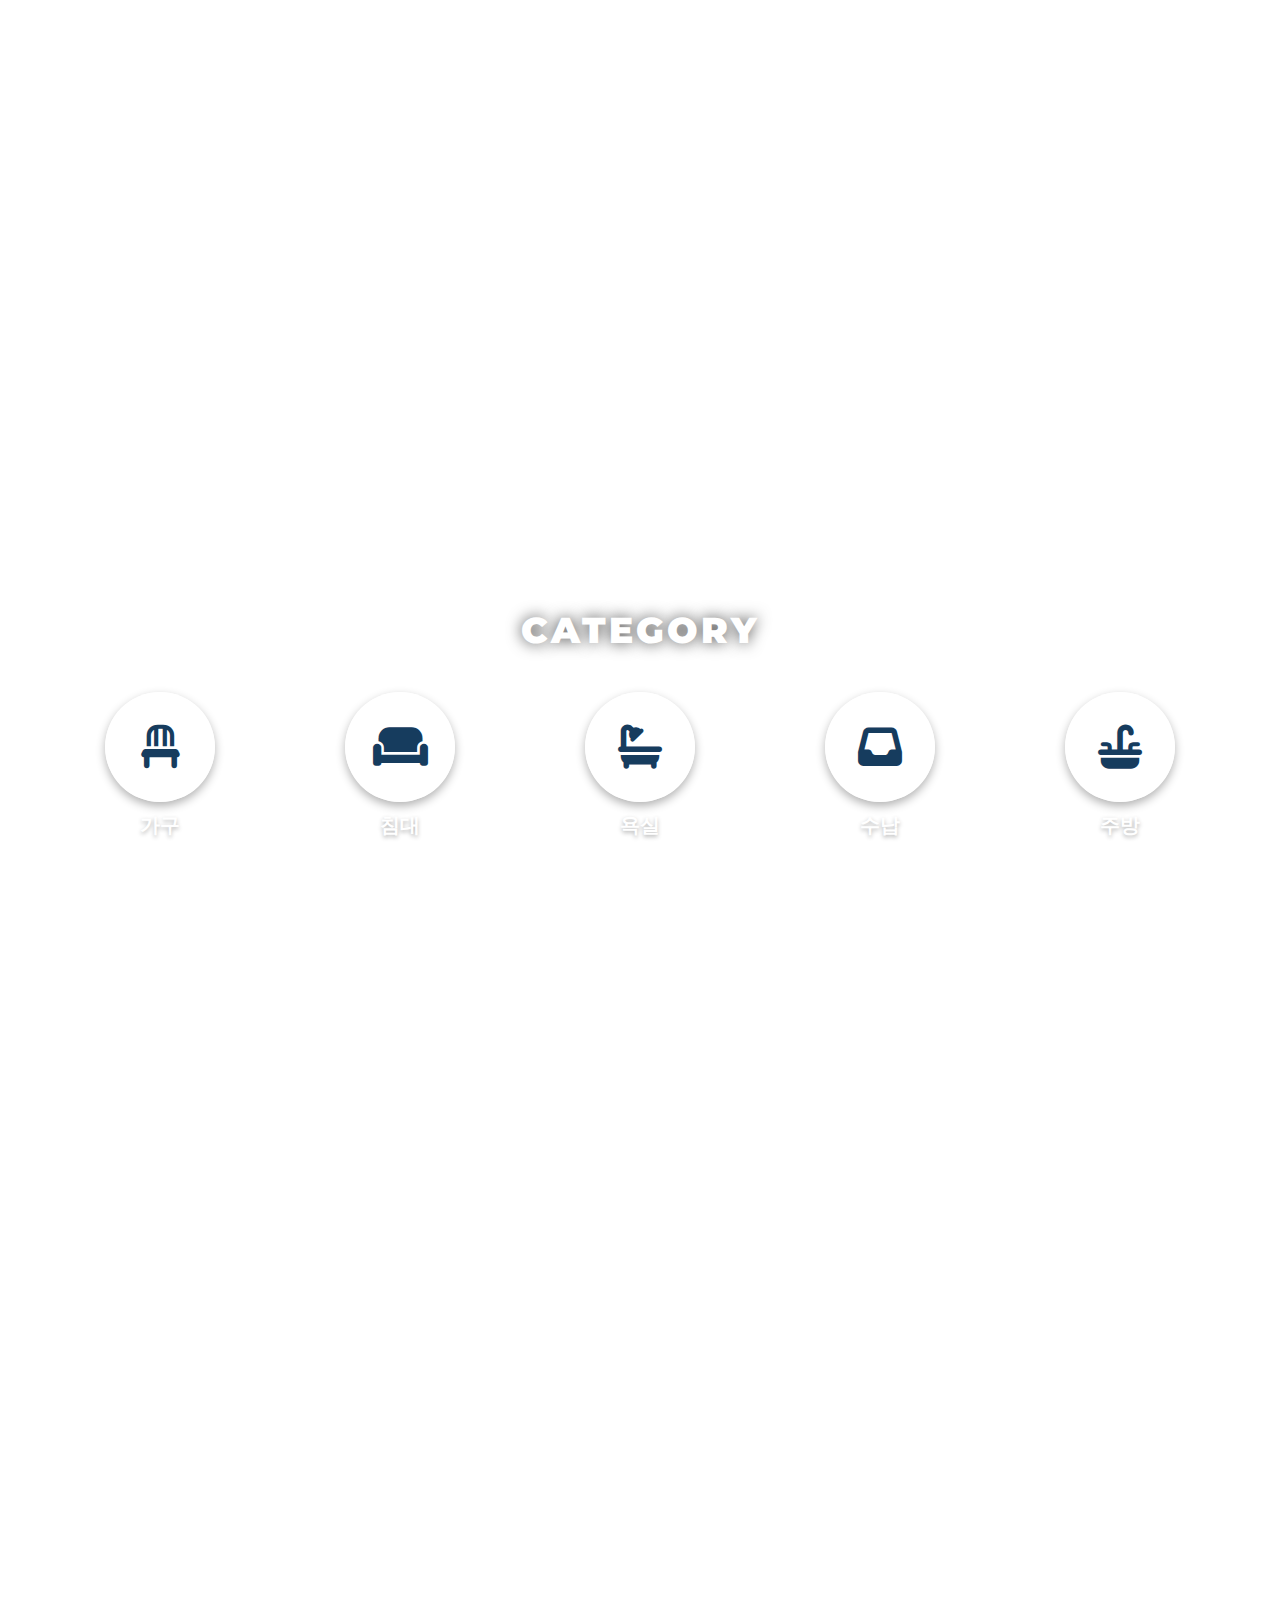
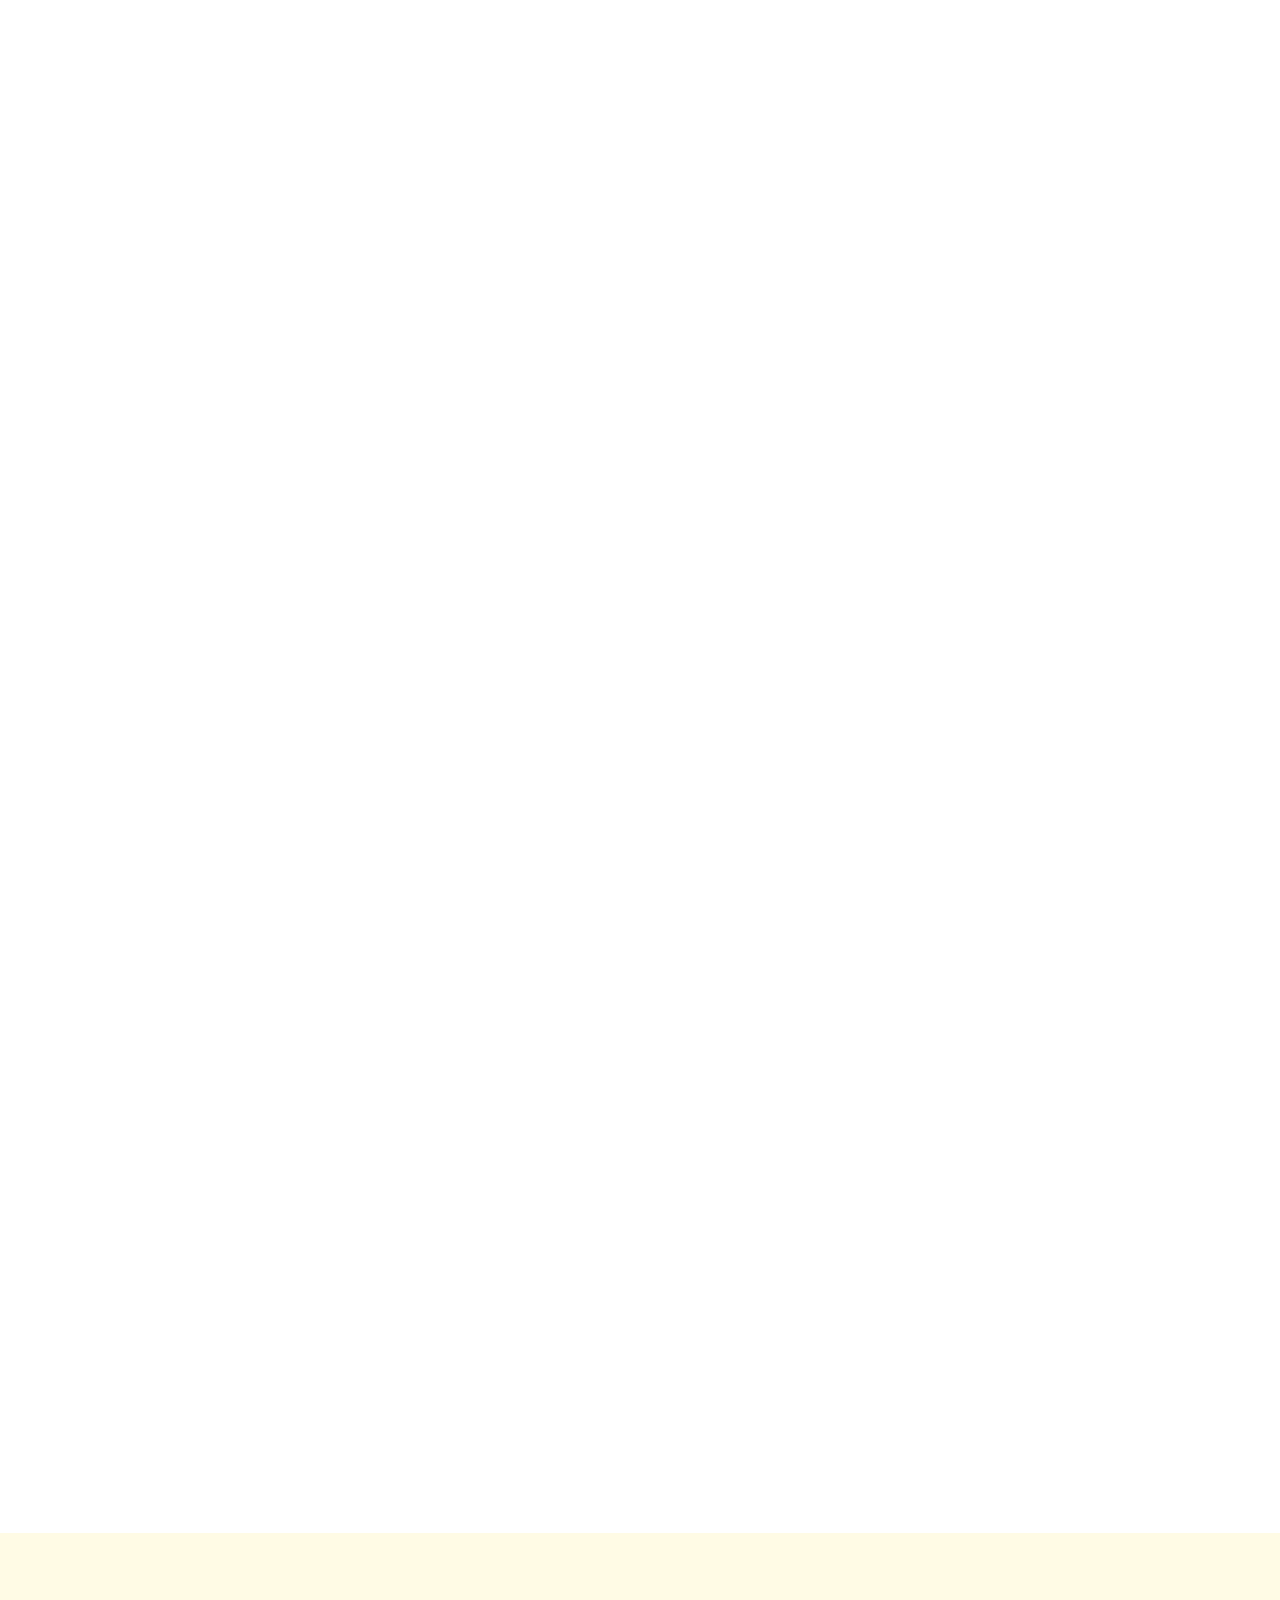
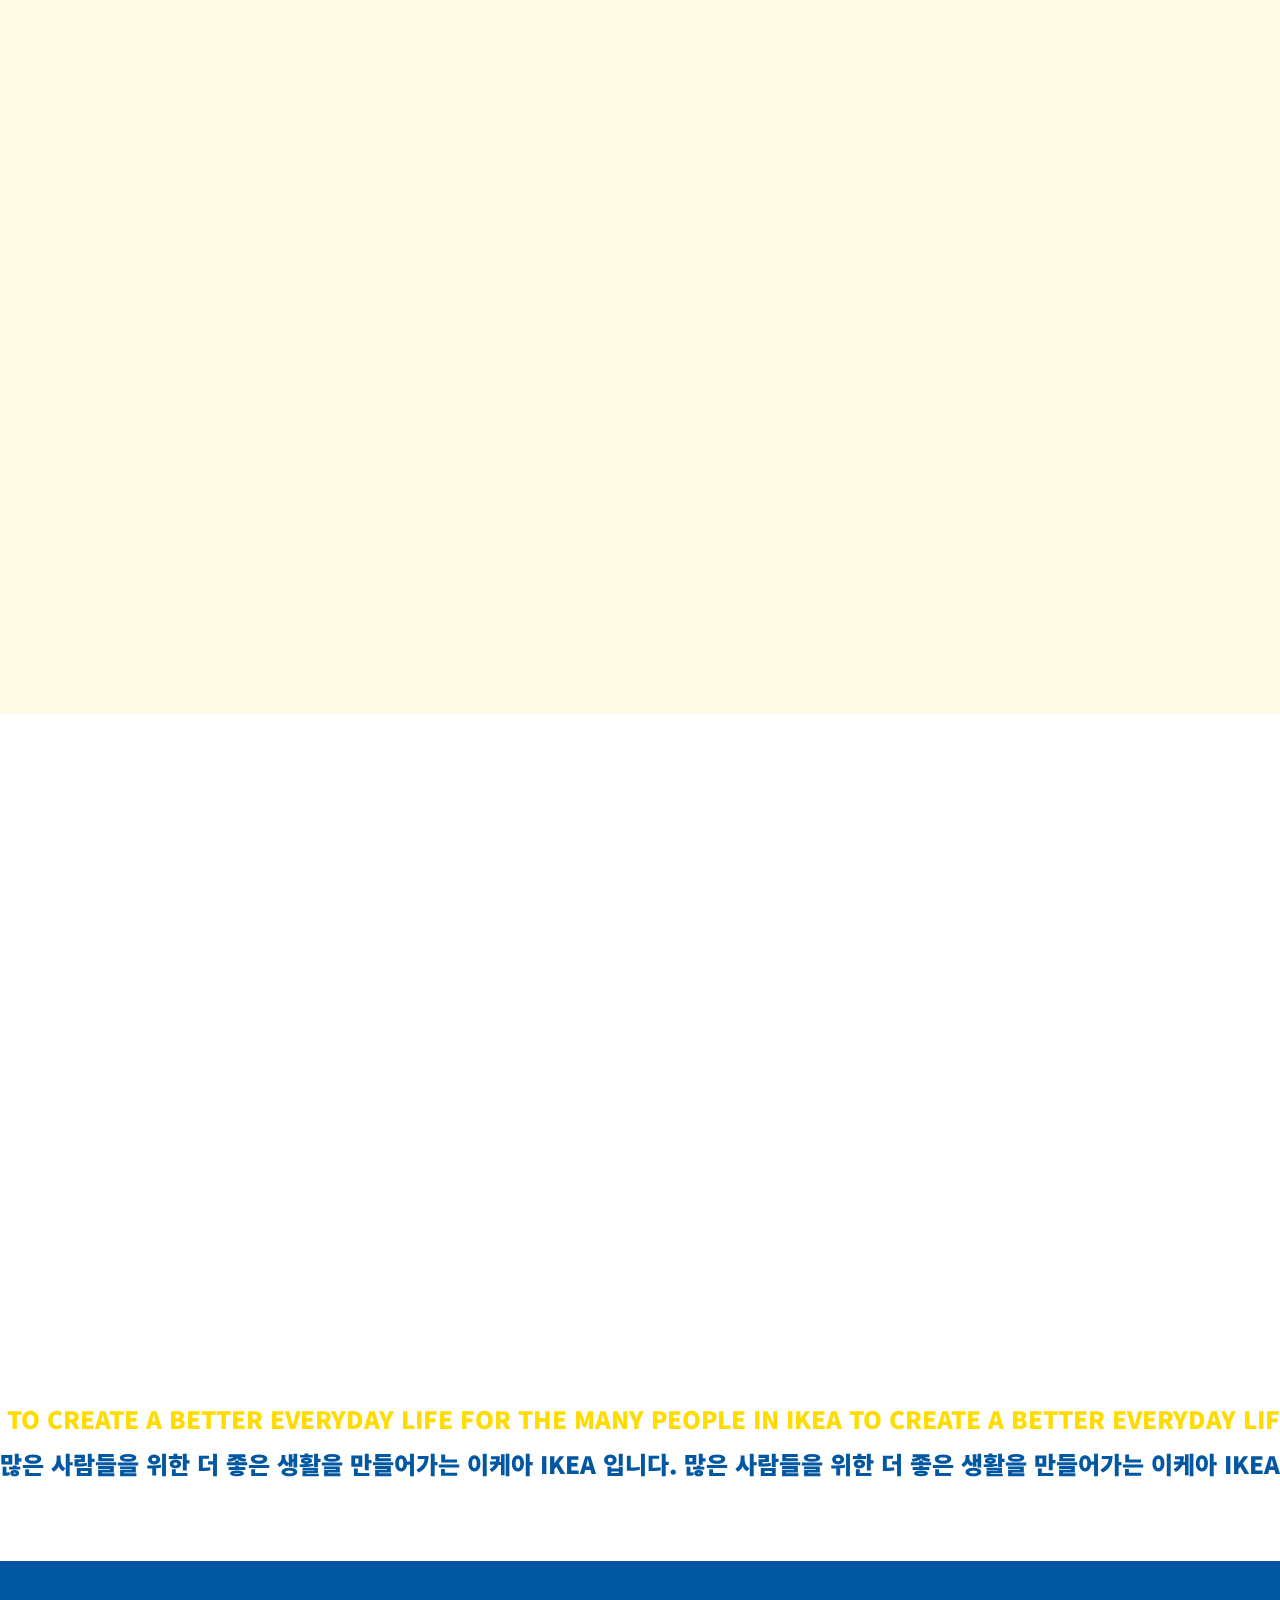
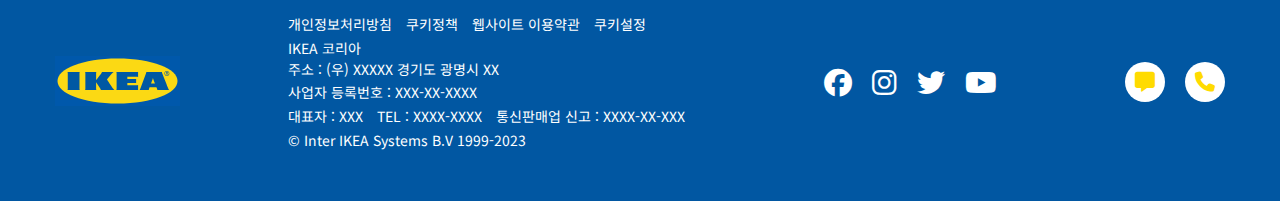
==== commit 7f1bcb0b: "login 화면추가" ====
--- a/index.html
+++ b/index.html
@@ -65,7 +65,7 @@
                     </ul>
                 </nav>
                 <div class="util_menu">
-                    <a href="#" class="user icon"><i class="fa-regular fa-user"></i></a>
+                    <a href="login.html" class="user icon"><i class="fa-regular fa-user"></i></a>
                     <a href="#" class="search icon"><i class="fa-solid fa-magnifying-glass"></i></a>
                 </div>
                 <button type="button" class="toggle"><i class="fa-solid fa-bars"></i></button>
--- a/css/style.css
+++ b/css/style.css
@@ -11,7 +11,6 @@
 /* default */
 .content{ width: 100%; padding: 150px 0; }
 .inner{ width: 1170px; margin: 0 auto; }
-.content .inner > .title{ letter-spacing: 3px; }
 .content .title{ margin: 0 0 20px; font: 900 36px 'Montserrat', sans-serif; }
 .content .txt{ margin: 0 0 40px; font: 16px 'Noto Sans KR', sans-serif; }
 .content .wrap{ display: flex; flex-wrap: wrap; justify-content: space-between; }
@@ -64,7 +63,7 @@
 .header.on .inner{ height: 60px; }  
 .header.on .inner .gnb_wrap .gnb .submenu{ top: 60px; }
 .header.on .inner .gnb_wrap .gnb > li > a{ line-height: 60px; color: #fff; }
-.header.on .inner .util_menu .icon{ font: 24px/60px 'inherit'; }
+/* .header.on .inner .util_menu .icon{ font: 24px/60px 'inherit'; } */
 .header.on .inner .util_menu .icon i{ color: #fff; }
 @media screen and (max-width: 1200px) {
     .header{ width: 100%; }
@@ -77,10 +76,10 @@
     .header .inner{ height: 60px; }
     .header .inner .logo a{ padding: 0 5px; }
     .header .inner .logo a img{ width: 100px; display: block; }
-    .header .inner .gnb_wrap .gnb > li > a{ padding: 0 20px; color: #fff; font: bold 16px/60px 'inherit'; }
+    .header .inner .gnb_wrap .gnb > li > a{ padding: 0 10px; color: #fff; font: bold 16px/60px 'inherit'; }
     .header .inner .gnb_wrap .gnb > li > .submenu{ top: 60px; }
     .header .inner .util_menu{ padding: 0; }
-    .header .inner .util_menu .icon{ font: 24px/60px 'inherit'; padding: 0; }
+    .header .inner .util_menu .icon{ font: 20px/60px 'inherit'; padding: 0; }
     .header .inner .util_menu .icon i{ color: #fff; }
 }
 @media screen and (max-width: 768px) {
@@ -123,47 +122,46 @@
     overflow: hidden; 
 }
 .visual .swiper{ width: 100%; overflow: visible; }
-.visual .swiper .swiper-slide{ width: 100%; height: 830px; }
-.visual .swiper .swiper-slide.main01{ background: url(../img/main/mainslider01.png) center no-repeat; background-size: cover; }
-.visual .swiper .swiper-slide.main02{ background: url(../img/main/mainslider02.png) center no-repeat; background-size: cover; }
-.visual .swiper .swiper-slide.main03{ background: url(../img/main/mainslider03.png) center no-repeat; background-size: cover; }
-.visual .swiper .swiper-slide .info{ position: absolute; left: 50%; top: 50%; transform: translate(-50%, -50%); text-align: center; }
-.visual .swiper .swiper-slide .info p{ color: #fff; }
-.visual .swiper .swiper-slide .info .main_title{ z-index: 1; font: 700 48px 'Montserrat', sans-serif; margin: 20px 0; opacity: 0; transition: .3s .5s; }
-.visual .swiper .swiper-slide .info .main_title .yellow{ color: #ffdb00; }
-.visual .swiper .swiper-slide .info .top{ font: 500 24px 'Montserrat', sans-serif; opacity: 0; transition: .3s 0s; }
-.visual .swiper .swiper-slide .info .bottom{ font: 500 24px 'Montserrat', sans-serif; opacity: 0; transition: .3s 1s; }
-.visual .swiper .swiper-slide-active .info .main_title{ opacity: 1; }
-.visual .swiper .swiper-slide-active .info .main_txt{ opacity: 1; }
-.visual .swiper .swiper-slide.main02 .info p{ color: #333; }
-.visual .swiper .swiper-slide.main03 .info p:nth-of-type(2n-1){ text-shadow: 0 2px 4px rgba(3,3,3,0.3); }
-.visual .swiper-button-next::after, .visual .swiper-button-prev::after{ color: #fff; transition: .3s; }
+.visual .swiper-slide{ width: 100%; height: 830px; }
+.visual .swiper-slide.main01{ background: url(../img/main/mainslider01.png) center no-repeat; background-size: cover; }
+.visual .swiper-slide.main02{ background: url(../img/main/mainslider02.png) center no-repeat; background-size: cover; }
+.visual .swiper-slide.main03{ background: url(../img/main/mainslider03-1.png) center no-repeat; background-size: cover; }
+.visual .swiper-slide .info{ position: absolute; left: 50%; top: 50%; transform: translate(-50%, -50%); text-align: center; }
+.visual .swiper-slide .info p{ color: #fff; }
+.visual .swiper-slide .info .main_title{ z-index: 1; font: 700 48px 'Montserrat', sans-serif; margin: 20px 0; opacity: 0; transition: .3s .5s; }
+.visual .swiper-slide .info .main_title .yellow{ color: #ffdb00; }
+.visual .swiper-slide .info .top{ font: 500 24px 'Montserrat', sans-serif; opacity: 0; transition: .3s 0s; }
+.visual .swiper-slide .info .bottom{ font: 500 24px 'Montserrat', sans-serif; opacity: 0; transition: .3s 1s; }
+.visual .swiper-slide-active .info .main_title{ opacity: 1; }
+.visual .swiper-slide-active .info .main_txt{ opacity: 1; }
+.visual .swiper-slide.main03 .info p:nth-of-type(2n-1){ text-shadow: 0 2px 4px rgba(3,3,3,0.3); }
+.visual .swiper-button-next::after, .visual .swiper-button-prev::after{ color: rgba(255,255,255,.2); transition: .3s; }
 .visual .swiper-button-next{ right: 20px; }
 .visual .swiper-button-prev{ left: 20px; }
 @media screen and (max-width: 1200px) {
-    .visual .swiper .swiper-slide .info .main_title{ font-size: 32px; margin: 10px 0; }
-    .visual .swiper .swiper-slide .info .main_txt{ font-size: 18px; }
+    .visual .swiper-slide .info .main_title{ font-size: 32px; margin: 10px 0; }
+    .visual .swiper-slide .info .main_txt{ font-size: 18px; }
 }
 @media screen and (max-width: 960px) {
-    .visual .swiper .swiper-slide{ width: 100%; height: 500px; }
-    .visual .swiper .swiper-slide.main01{ background: url(../img/main/main_tablet01.png) center no-repeat; background-size: cover; }
-    .visual .swiper .swiper-slide.main02{ background: url(../img/main/main_tablet02.png) center no-repeat; background-size: cover; }
-    .visual .swiper .swiper-slide.main03{ background: url(../img/main/main_tablet03.png) center no-repeat; background-size: cover; }
-    .visual .swiper .swiper-slide .info{ left: 70%; width: 100%; }
+    .visual .swiper-slide{ width: 100%; height: 500px; }
+    .visual .swiper-slide.main01{ background: url(../img/main/main_tablet01.png) center no-repeat; background-size: cover; }
+    .visual .swiper-slide.main02{ background: url(../img/main/main_tablet02.png) center no-repeat; background-size: cover; }
+    .visual .swiper-slide.main03{ background: url(../img/main/main_tablet03.png) center no-repeat; background-size: cover; }
+    .visual .swiper-slide .info{ left: 73%; width: 100%; }
     .visual{ margin-top: 60px; }
 }
 @media screen and (max-width: 768px) {
     .visual .swiper-button-next::after, .visual .swiper-button-prev::after{ font-size: 24px; }
 }
 @media screen and (max-width: 480px) {
-    .visual .swiper .swiper-slide{ width: 100%; }
-    .visual .swiper .swiper-slide.main01{ background: url(../img/main/main01.png) center no-repeat; background-size: cover; }
-    .visual .swiper .swiper-slide.main02{ background: url(../img/main/main02.png) center no-repeat; background-size: cover; }
-    .visual .swiper .swiper-slide.main03{ background: url(../img/main/main03.png) center no-repeat; background-size: cover; }
-    .visual .swiper .swiper-slide .info{ left: 50%; }
-    .visual .swiper .swiper-slide.main02 .info p{ color: #fff; }
-    .visual .swiper .swiper-slide .info .main_title{ font-size: 24px; }
-    .visual .swiper .swiper-slide .info .main_txt{ font-size: 12px; }
+    .visual .swiper-slide{ width: 100%; }
+    .visual .swiper-slide.main01{ background: url(../img/main/main01.png) center no-repeat; background-size: cover; }
+    .visual .swiper-slide.main02{ background: url(../img/main/main02.png) center no-repeat; background-size: cover; }
+    .visual .swiper-slide.main03{ background: url(../img/main/main03.png) center no-repeat; background-size: cover; }
+    .visual .swiper-slide .info{ left: 50%; }
+    .visual .swiper-slide.main02 .info p{ color: #fff; }
+    .visual .swiper-slide .info .main_title{ font-size: 28px; }
+    .visual .swiper-slide .info .main_txt{ font-size: 18px; }
 }
 
 /* brand information */
@@ -194,10 +192,10 @@
 
 /* category icon shortcuts */
 .category{ width: 100%; 
-    background: url(../img/main/category.jpg) no-repeat fixed;
+    background: url(../img/main/category.png) no-repeat fixed;
     background-size: cover;
 }
-.category .title{text-align: center; margin: 0 0  40px; color: #fff; text-transform: uppercase; text-shadow: 0 0 15px rgba(0, 0, 0, 0.7);}
+.category .title{text-align: center; margin: 0 0  40px; color: #fff; letter-spacing: 3px; text-transform: uppercase; text-shadow: 0 0 15px rgba(0, 0, 0, 0.7);}
 .category .wrap{ display: flex; justify-content: space-between; flex-wrap: wrap; width: 1170px; margin: 0 auto; }
 .category .icon_banner{ width: 210px; text-align: center; }
 .category .icon_banner .icon_wrap{ 
@@ -429,16 +427,18 @@
 /* text moving */
 .animated-title{
     position: relative; overflow: hidden; 
-    width: 100%; max-width:100%; height: auto; padding: 70px 0; margin: 0 0 50px;     
-    font: 900 36px 'Montserrat', sans-serif; transition: .3s;
+    width: 100%; max-width:100%; height: auto; padding: 50px 0; margin: 0 0 60px;     
+    transition: .3s;
     /* overflow-x: hidden; overflow-y: hidden;  */  
 }
 .animated-title .eng_content{
     position: absolute; top: 0; white-space: nowrap; color: #ffdb00;
+    font-size: 24px; font-weight: 900;
     will-change: transform; animation: marquee_eng 200s linear infinite; 
 }
 .animated-title .kor_content{
-    position: absolute; bottom: 20px;
+    position: absolute; bottom: 20px; 
+    font-size: 24px; font-weight: 900;
     white-space: nowrap; will-change: transform;
     animation: marquee_kor 200s linear infinite; color: #0157A2;
 }
@@ -450,17 +450,11 @@
     from { transform: translateX(-50%); }
     to { transform: translateX(0); }
 }
-@media (hover: hover) and (max-width: 768px){
-    .animated-title{
-        font: 900 22px 'Montserrat', sans-serif;
-    }
-    .animated-title .eng_content {
-        -webkit-transform: translateY(calc(100% - 8rem)); 
-        transform: translateY(calc(100% - 8rem));
-    }
+@media (hover: hover) and (max-width: 768px) {
+    .animated-title .eng_content,
     .animated-title .kor_content {
-        bottom: 70px;
-        -webkit-transform: translateY(calc(100% - 8rem)); 
+        font-size: 16px; font-weight: 900;
+        -webkit-transform: translateY(calc(100% - 8rem));
         transform: translateY(calc(100% - 8rem));
     }
 }
